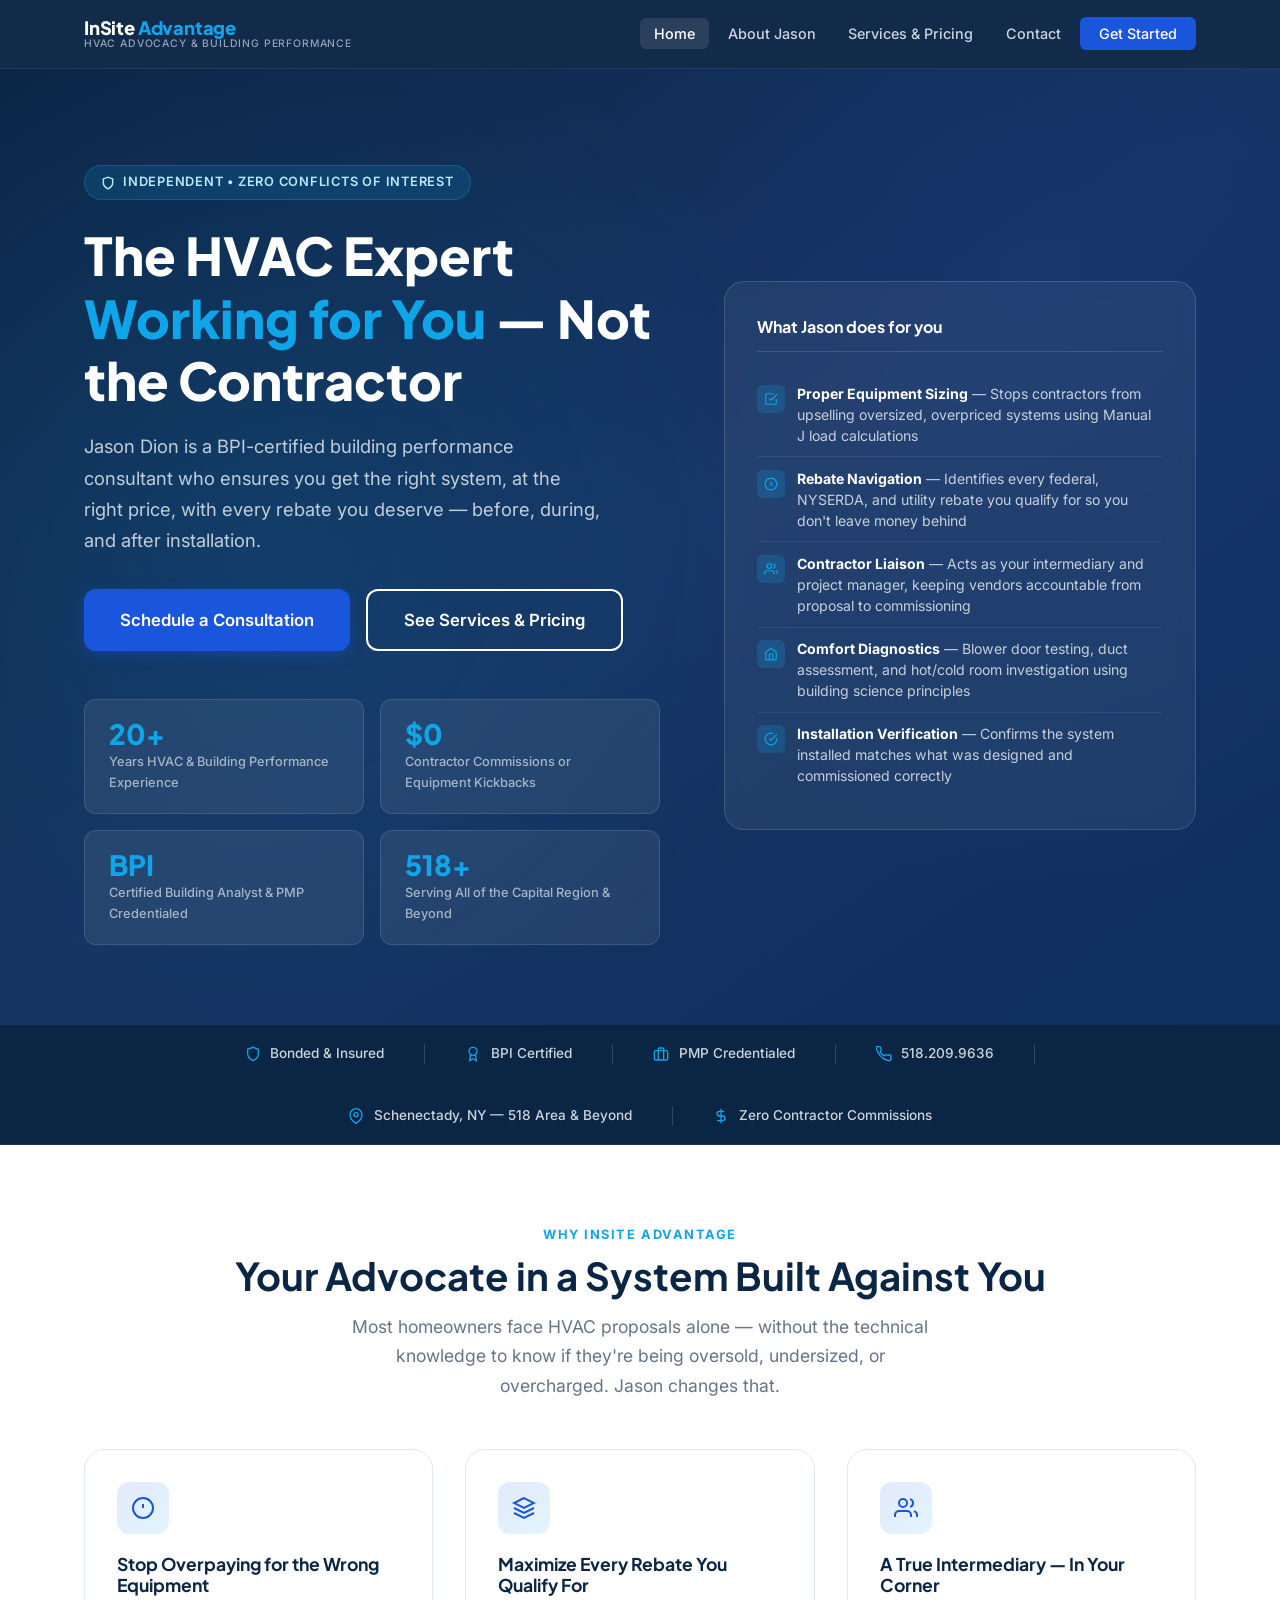
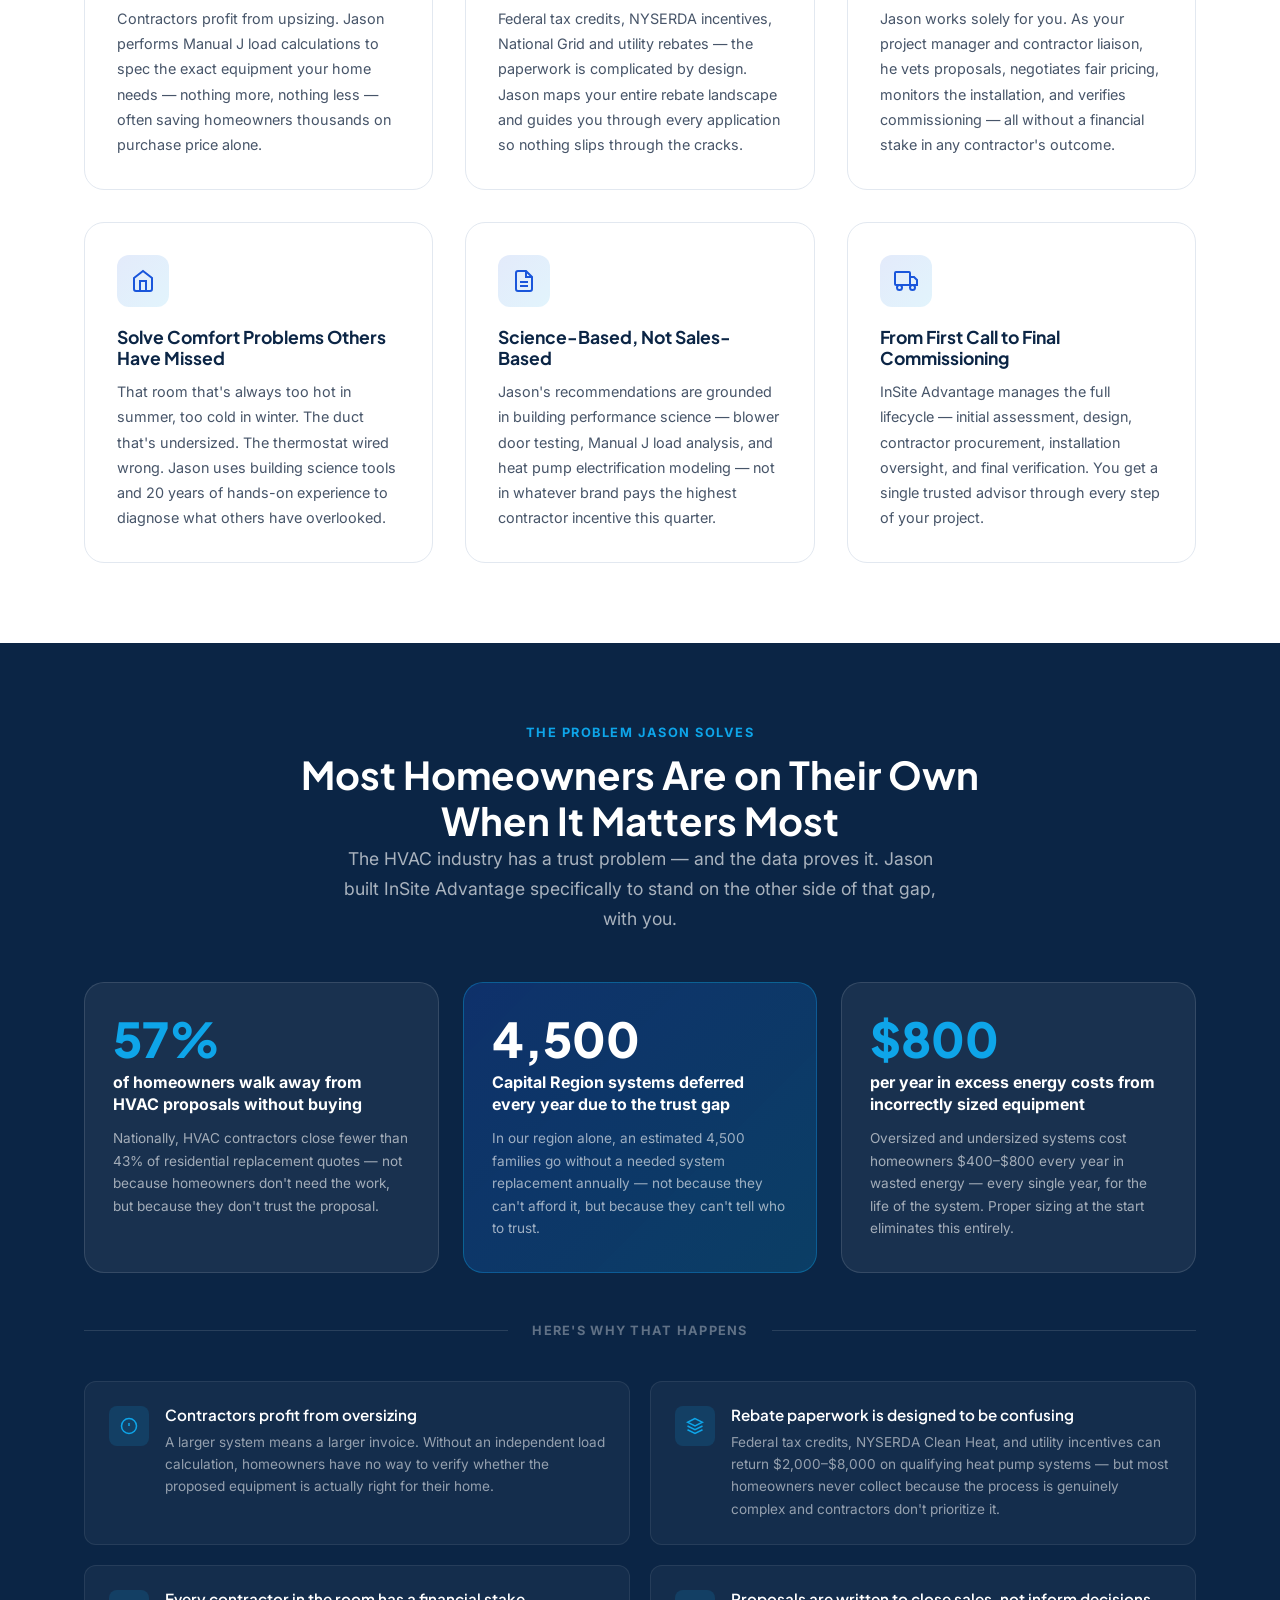
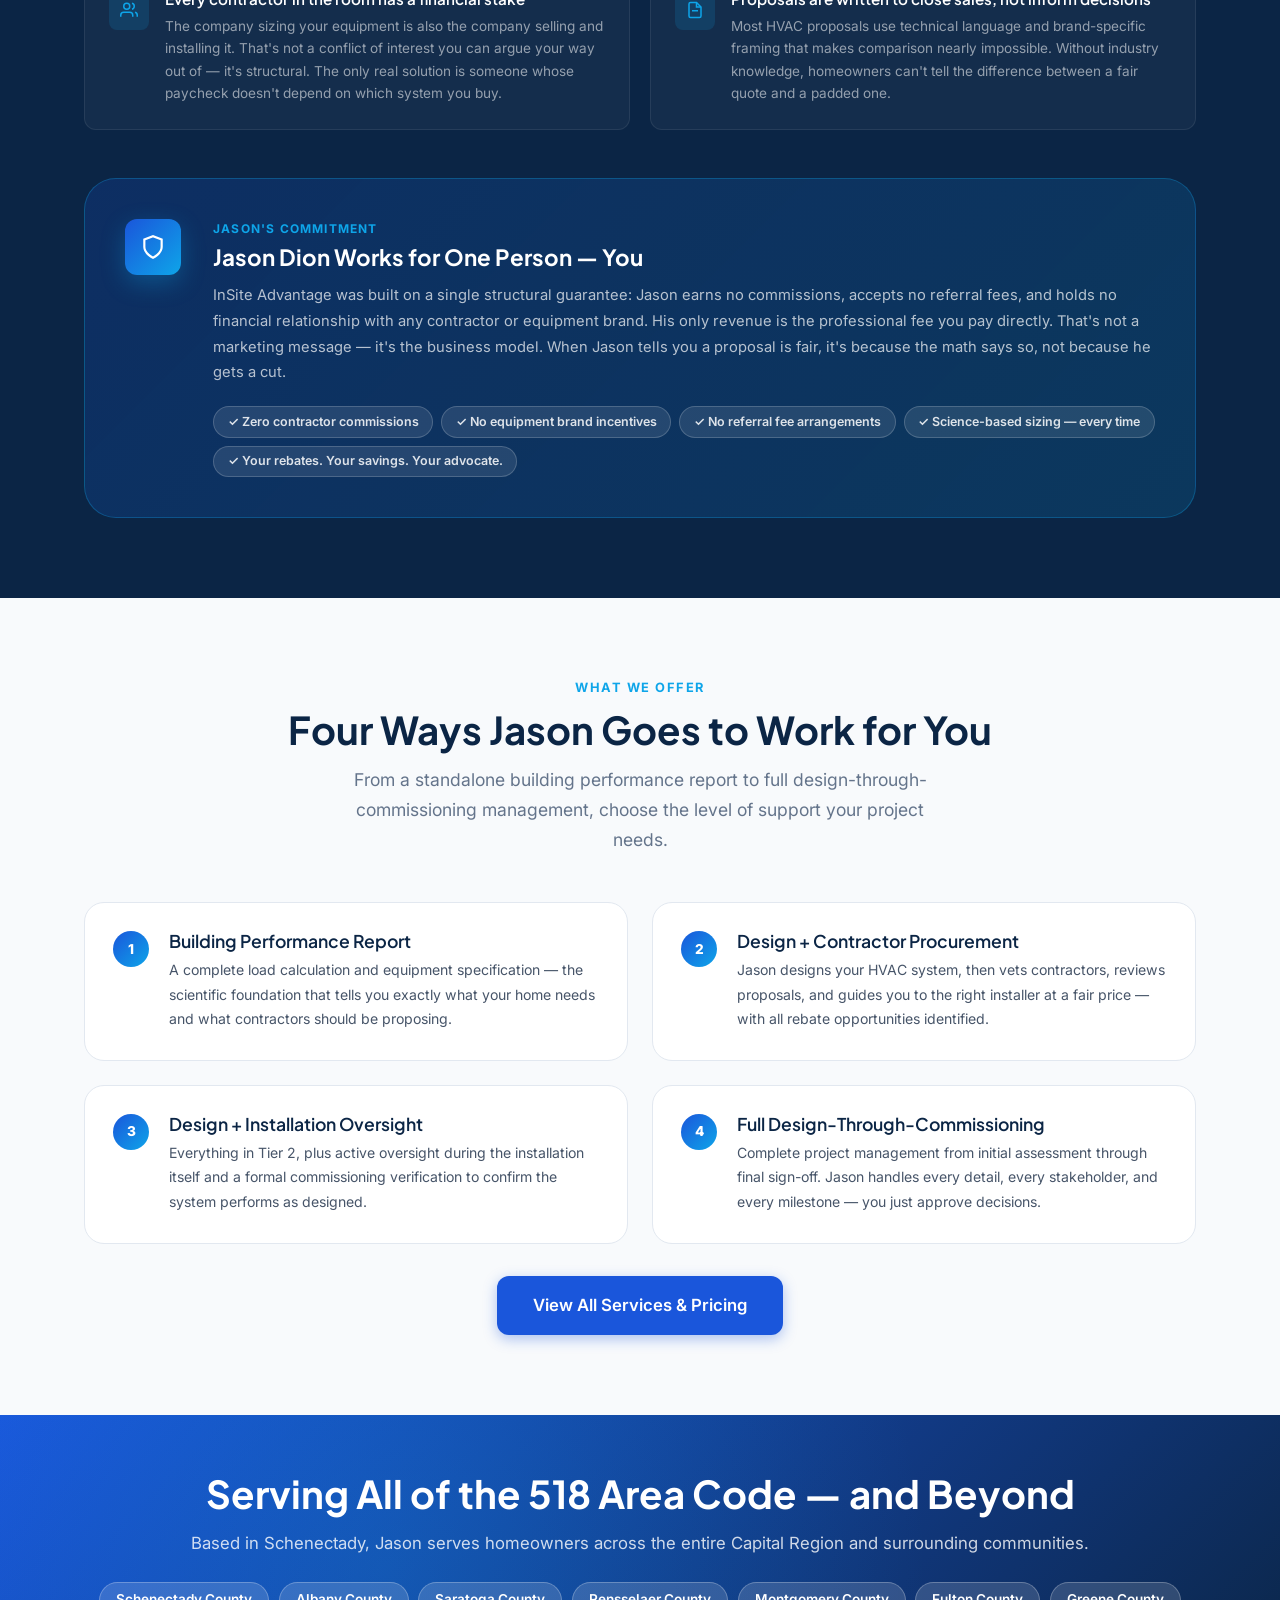
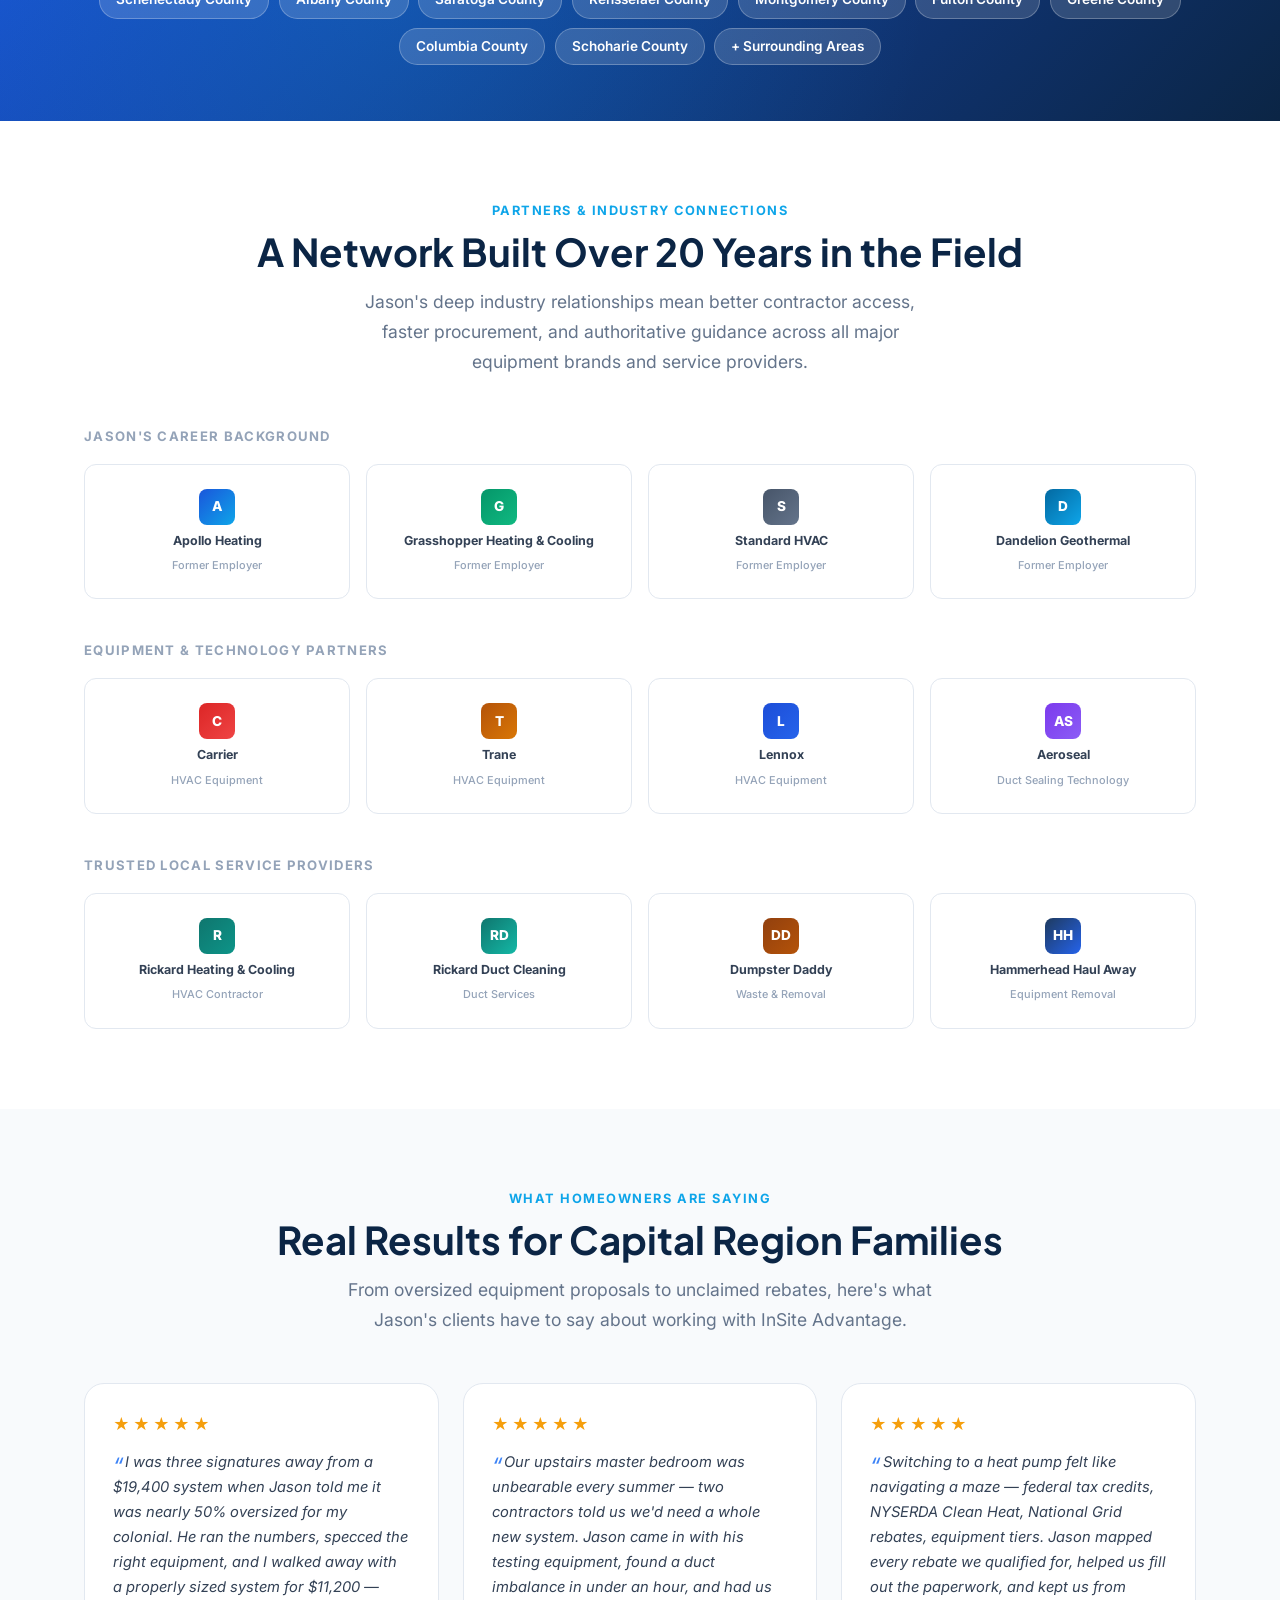
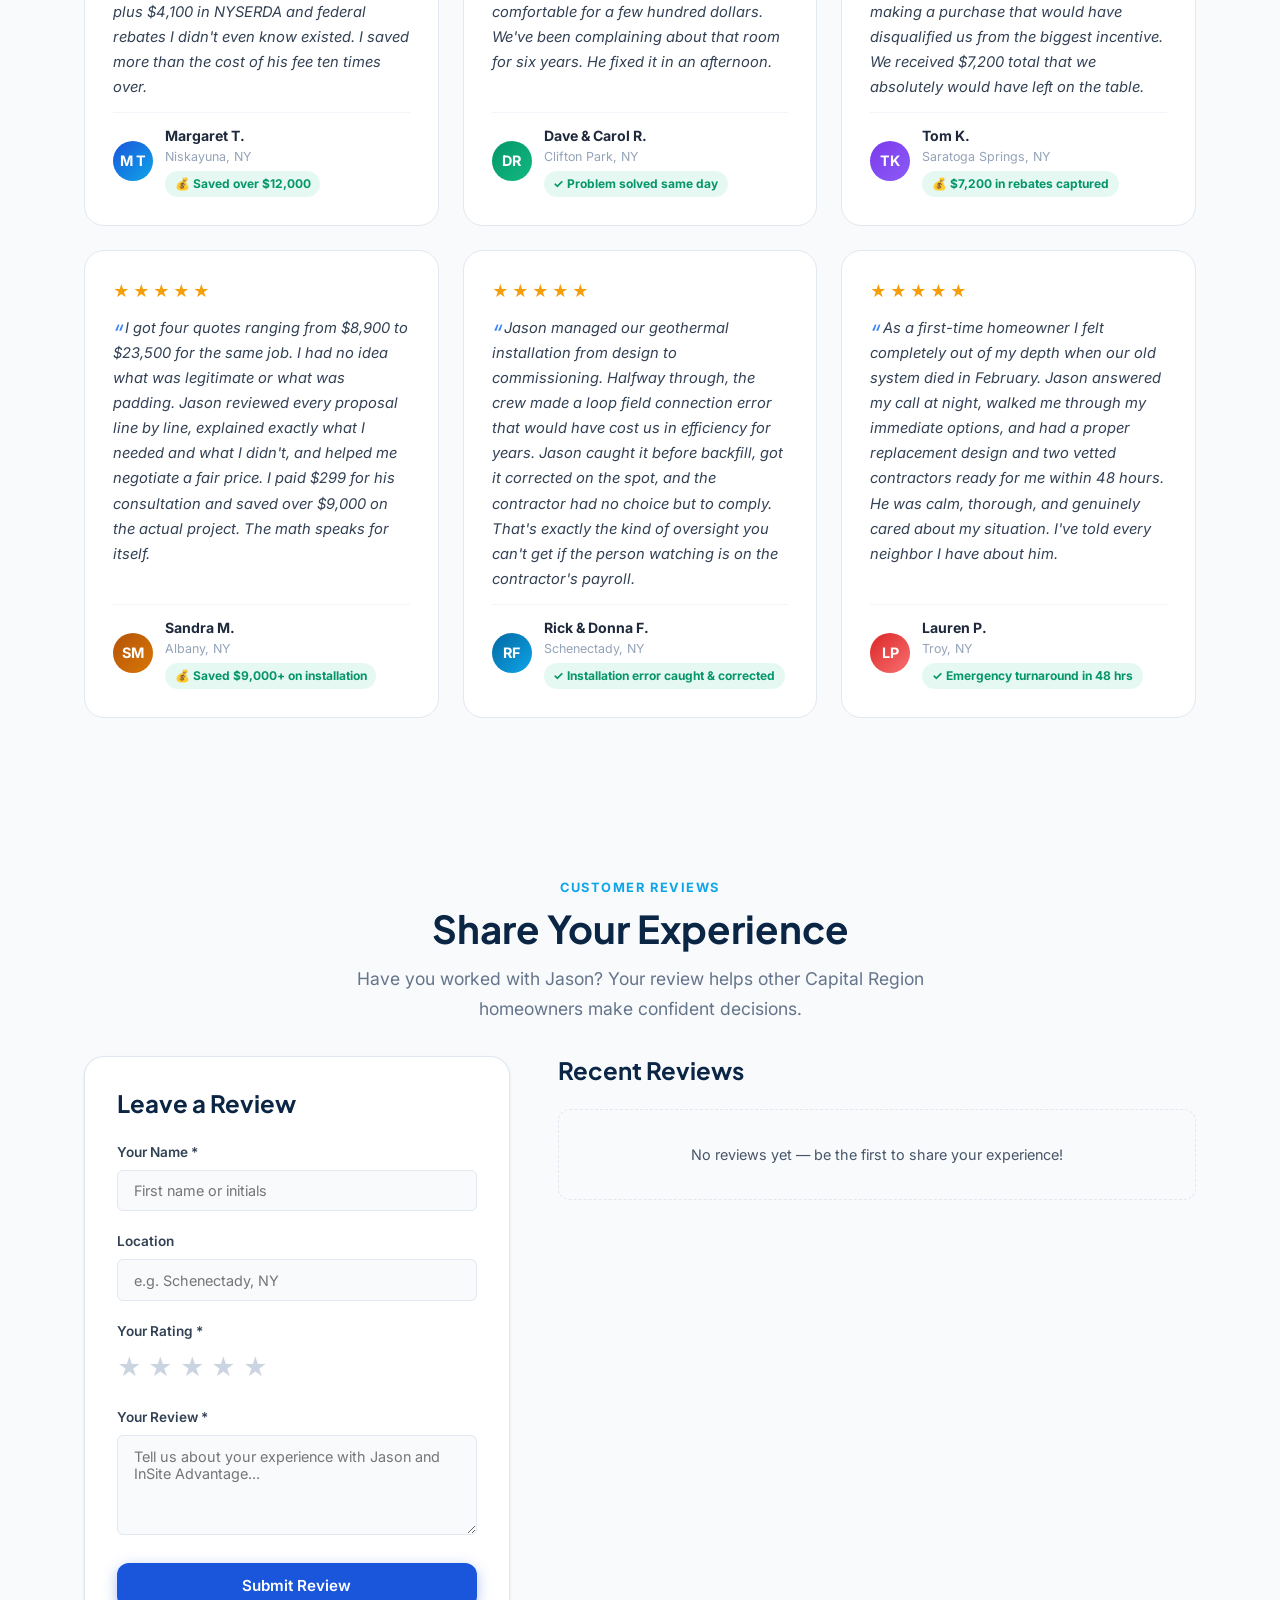
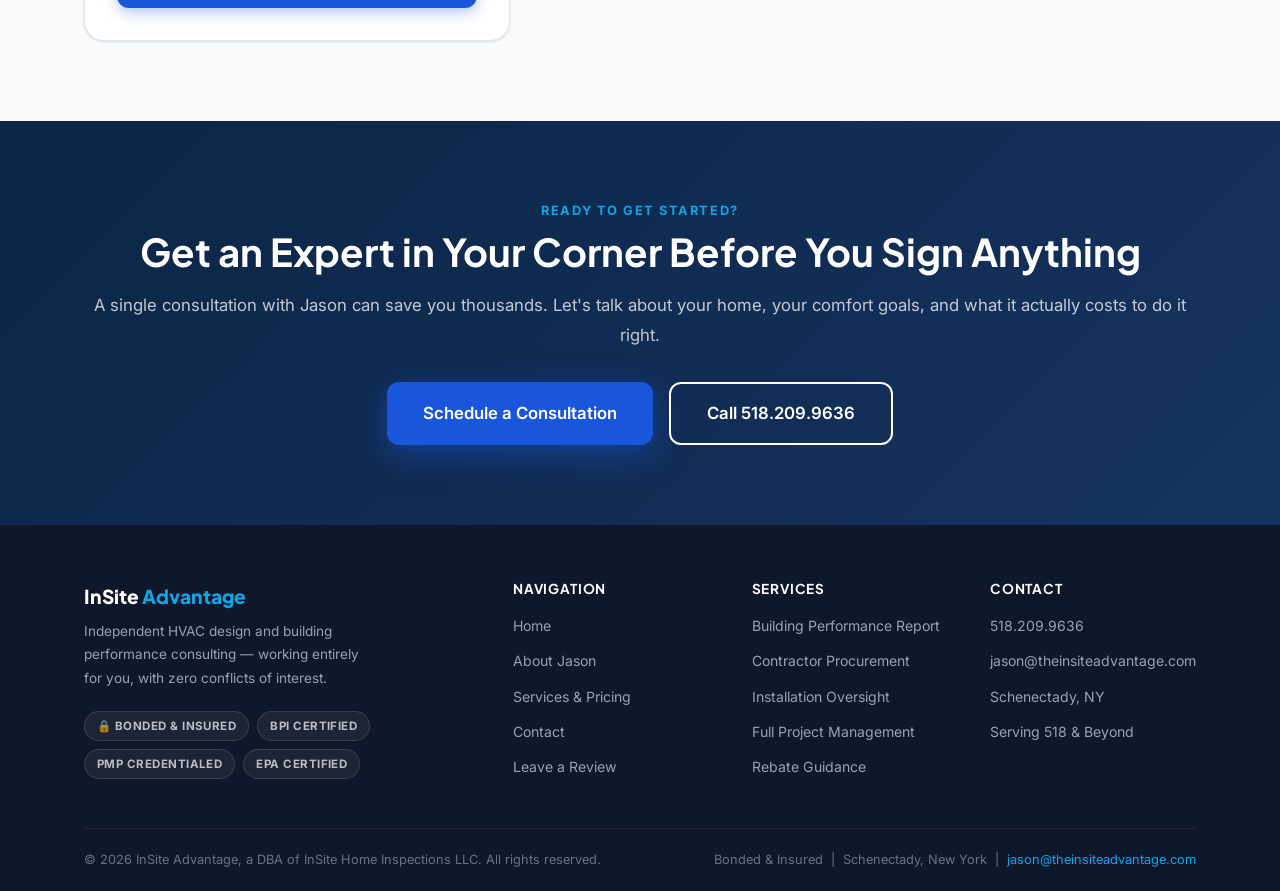
==== index.html @ be69b5f0 "Add trust gap section with business plan statistics Data-driven section on the homepage showing 57% " ====
<!DOCTYPE html>
<html lang="en">
<head>
  <meta charset="UTF-8">
  <meta name="viewport" content="width=device-width, initial-scale=1.0">
  <title>InSite Advantage | Independent HVAC Advocacy for Capital Region Homeowners</title>
  <meta name="description" content="Jason Dion brings 20+ years of HVAC expertise to your corner — independent equipment sizing, rebate guidance, and contractor oversight with zero conflicts of interest. Serving all of the 518 area and beyond.">
  <link rel="stylesheet" href="css/style.css">
</head>
<body>

<!-- ===== NAV ===== -->
<nav class="nav">
  <div class="container">
    <div class="nav__inner">
      <a href="index.html" class="nav__logo">
        <span class="nav__logo-main">InSite <span>Advantage</span></span>
        <span class="nav__logo-sub">HVAC Advocacy &amp; Building Performance</span>
      </a>
      <ul class="nav__links">
        <li><a href="index.html" class="active">Home</a></li>
        <li><a href="about.html">About Jason</a></li>
        <li><a href="services.html">Services &amp; Pricing</a></li>
        <li><a href="contact.html">Contact</a></li>
        <li><a href="contact.html" class="nav__cta">Get Started</a></li>
      </ul>
      <button class="nav__hamburger" aria-label="Menu">
        <span></span><span></span><span></span>
      </button>
    </div>
  </div>
</nav>

<!-- ===== HERO ===== -->
<section class="hero">
  <div class="container">
    <div class="hero__grid">
      <div>
        <div class="hero__badge">
          <svg viewBox="0 0 24 24" fill="none" stroke-width="2.5" style="width:14px;height:14px;stroke:currentColor"><path d="M12 22s8-4 8-10V5l-8-3-8 3v7c0 6 8 10 8 10z"/></svg>
          Independent • Zero Conflicts of Interest
        </div>
        <h1>The HVAC Expert <span>Working for You</span> — Not the Contractor</h1>
        <p class="hero__sub">Jason Dion is a BPI-certified building performance consultant who ensures you get the right system, at the right price, with every rebate you deserve — before, during, and after installation.</p>
        <div class="hero__actions">
          <a href="contact.html" class="btn btn-primary btn-lg">Schedule a Consultation</a>
          <a href="services.html" class="btn btn-outline btn-lg">See Services &amp; Pricing</a>
        </div>
        <div class="hero__stats">
          <div class="hero__stat">
            <div class="hero__stat-num">20+</div>
            <div class="hero__stat-label">Years HVAC &amp; Building Performance Experience</div>
          </div>
          <div class="hero__stat">
            <div class="hero__stat-num">$0</div>
            <div class="hero__stat-label">Contractor Commissions or Equipment Kickbacks</div>
          </div>
          <div class="hero__stat">
            <div class="hero__stat-num">BPI</div>
            <div class="hero__stat-label">Certified Building Analyst &amp; PMP Credentialed</div>
          </div>
          <div class="hero__stat">
            <div class="hero__stat-num">518+</div>
            <div class="hero__stat-label">Serving All of the Capital Region &amp; Beyond</div>
          </div>
        </div>
      </div>
      <div>
        <div class="hero__card">
          <div class="hero__card-title">What Jason does for you</div>
          <div class="hero__card-item">
            <div class="hero__card-icon">
              <svg viewBox="0 0 24 24" fill="none" stroke-width="2"><path d="M9 11l3 3L22 4"/><path d="M21 12v7a2 2 0 01-2 2H5a2 2 0 01-2-2V5a2 2 0 012-2h11"/></svg>
            </div>
            <div class="hero__card-text"><strong>Proper Equipment Sizing</strong> — Stops contractors from upselling oversized, overpriced systems using Manual J load calculations</div>
          </div>
          <div class="hero__card-item">
            <div class="hero__card-icon">
              <svg viewBox="0 0 24 24" fill="none" stroke-width="2"><circle cx="12" cy="12" r="10"/><path d="M12 8v4l3 3"/></svg>
            </div>
            <div class="hero__card-text"><strong>Rebate Navigation</strong> — Identifies every federal, NYSERDA, and utility rebate you qualify for so you don't leave money behind</div>
          </div>
          <div class="hero__card-item">
            <div class="hero__card-icon">
              <svg viewBox="0 0 24 24" fill="none" stroke-width="2"><path d="M17 21v-2a4 4 0 00-4-4H5a4 4 0 00-4 4v2"/><circle cx="9" cy="7" r="4"/><path d="M23 21v-2a4 4 0 00-3-3.87"/><path d="M16 3.13a4 4 0 010 7.75"/></svg>
            </div>
            <div class="hero__card-text"><strong>Contractor Liaison</strong> — Acts as your intermediary and project manager, keeping vendors accountable from proposal to commissioning</div>
          </div>
          <div class="hero__card-item">
            <div class="hero__card-icon">
              <svg viewBox="0 0 24 24" fill="none" stroke-width="2"><path d="M3 9l9-7 9 7v11a2 2 0 01-2 2H5a2 2 0 01-2-2z"/><polyline points="9 22 9 12 15 12 15 22"/></svg>
            </div>
            <div class="hero__card-text"><strong>Comfort Diagnostics</strong> — Blower door testing, duct assessment, and hot/cold room investigation using building science principles</div>
          </div>
          <div class="hero__card-item">
            <div class="hero__card-icon">
              <svg viewBox="0 0 24 24" fill="none" stroke-width="2"><path d="M22 11.08V12a10 10 0 11-5.93-9.14"/><polyline points="22 4 12 14.01 9 11.01"/></svg>
            </div>
            <div class="hero__card-text"><strong>Installation Verification</strong> — Confirms the system installed matches what was designed and commissioned correctly</div>
          </div>
        </div>
      </div>
    </div>
  </div>
</section>

<!-- ===== TRUST BAR ===== -->
<div class="trust-bar">
  <div class="container">
    <div class="trust-bar__inner">
      <div class="trust-item">
        <svg viewBox="0 0 24 24" fill="none" stroke-width="2"><path d="M12 22s8-4 8-10V5l-8-3-8 3v7c0 6 8 10 8 10z"/></svg>
        Bonded &amp; Insured
      </div>
      <div class="trust-divider"></div>
      <div class="trust-item">
        <svg viewBox="0 0 24 24" fill="none" stroke-width="2"><circle cx="12" cy="8" r="6"/><path d="M15.477 12.89L17 22l-5-3-5 3 1.523-9.11"/></svg>
        BPI Certified
      </div>
      <div class="trust-divider"></div>
      <div class="trust-item">
        <svg viewBox="0 0 24 24" fill="none" stroke-width="2"><rect x="2" y="7" width="20" height="14" rx="2"/><path d="M16 21V5a2 2 0 00-2-2h-4a2 2 0 00-2 2v16"/></svg>
        PMP Credentialed
      </div>
      <div class="trust-divider"></div>
      <div class="trust-item">
        <svg viewBox="0 0 24 24" fill="none" stroke-width="2"><path d="M22 16.92v3a2 2 0 01-2.18 2 19.79 19.79 0 01-8.63-3.07A19.5 19.5 0 013.07 9.8a19.79 19.79 0 01-3.07-8.67A2 2 0 012 1h3a2 2 0 012 1.72c.127.96.361 1.903.7 2.81a2 2 0 01-.45 2.11L6.09 8.91a16 16 0 006 6l1.27-1.27a2 2 0 012.11-.45c.907.339 1.85.573 2.81.7A2 2 0 0122 16.92z"/></svg>
        518.209.9636
      </div>
      <div class="trust-divider"></div>
      <div class="trust-item">
        <svg viewBox="0 0 24 24" fill="none" stroke-width="2"><path d="M21 10c0 7-9 13-9 13s-9-6-9-13a9 9 0 0118 0z"/><circle cx="12" cy="10" r="3"/></svg>
        Schenectady, NY — 518 Area &amp; Beyond
      </div>
      <div class="trust-divider"></div>
      <div class="trust-item">
        <svg viewBox="0 0 24 24" fill="none" stroke-width="2"><line x1="12" y1="1" x2="12" y2="23"/><path d="M17 5H9.5a3.5 3.5 0 000 7h5a3.5 3.5 0 010 7H6"/></svg>
        Zero Contractor Commissions
      </div>
    </div>
  </div>
</div>

<!-- ===== WHY INSITE ===== -->
<section class="section">
  <div class="container">
    <div class="section-header center">
      <span class="section-label">Why InSite Advantage</span>
      <h2>Your Advocate in a System Built Against You</h2>
      <p class="section-subtitle">Most homeowners face HVAC proposals alone — without the technical knowledge to know if they're being oversold, undersized, or overcharged. Jason changes that.</p>
    </div>
    <div class="grid-3">
      <div class="why-card">
        <div class="why-card__icon">
          <svg viewBox="0 0 24 24" fill="none" stroke-width="2"><circle cx="12" cy="12" r="10"/><line x1="12" y1="8" x2="12" y2="12"/><line x1="12" y1="16" x2="12.01" y2="16"/></svg>
        </div>
        <h3>Stop Overpaying for the Wrong Equipment</h3>
        <p>Contractors profit from upsizing. Jason performs Manual J load calculations to spec the exact equipment your home needs — nothing more, nothing less — often saving homeowners thousands on purchase price alone.</p>
      </div>
      <div class="why-card">
        <div class="why-card__icon">
          <svg viewBox="0 0 24 24" fill="none" stroke-width="2"><path d="M12 2L2 7l10 5 10-5-10-5z"/><path d="M2 17l10 5 10-5"/><path d="M2 12l10 5 10-5"/></svg>
        </div>
        <h3>Maximize Every Rebate You Qualify For</h3>
        <p>Federal tax credits, NYSERDA incentives, National Grid and utility rebates — the paperwork is complicated by design. Jason maps your entire rebate landscape and guides you through every application so nothing slips through the cracks.</p>
      </div>
      <div class="why-card">
        <div class="why-card__icon">
          <svg viewBox="0 0 24 24" fill="none" stroke-width="2"><path d="M17 21v-2a4 4 0 00-4-4H5a4 4 0 00-4 4v2"/><circle cx="9" cy="7" r="4"/><path d="M23 21v-2a4 4 0 00-3-3.87"/><path d="M16 3.13a4 4 0 010 7.75"/></svg>
        </div>
        <h3>A True Intermediary — In Your Corner</h3>
        <p>Jason works solely for you. As your project manager and contractor liaison, he vets proposals, negotiates fair pricing, monitors the installation, and verifies commissioning — all without a financial stake in any contractor's outcome.</p>
      </div>
      <div class="why-card">
        <div class="why-card__icon">
          <svg viewBox="0 0 24 24" fill="none" stroke-width="2"><path d="M3 9l9-7 9 7v11a2 2 0 01-2 2H5a2 2 0 01-2-2z"/><polyline points="9 22 9 12 15 12 15 22"/></svg>
        </div>
        <h3>Solve Comfort Problems Others Have Missed</h3>
        <p>That room that's always too hot in summer, too cold in winter. The duct that's undersized. The thermostat wired wrong. Jason uses building science tools and 20 years of hands-on experience to diagnose what others have overlooked.</p>
      </div>
      <div class="why-card">
        <div class="why-card__icon">
          <svg viewBox="0 0 24 24" fill="none" stroke-width="2"><path d="M14 2H6a2 2 0 00-2 2v16a2 2 0 002 2h12a2 2 0 002-2V8z"/><polyline points="14 2 14 8 20 8"/><line x1="16" y1="13" x2="8" y2="13"/><line x1="16" y1="17" x2="8" y2="17"/></svg>
        </div>
        <h3>Science-Based, Not Sales-Based</h3>
        <p>Jason's recommendations are grounded in building performance science — blower door testing, Manual J load analysis, and heat pump electrification modeling — not in whatever brand pays the highest contractor incentive this quarter.</p>
      </div>
      <div class="why-card">
        <div class="why-card__icon">
          <svg viewBox="0 0 24 24" fill="none" stroke-width="2"><rect x="1" y="3" width="15" height="13" rx="1"/><path d="M16 8h4l3 3v5h-7V8z"/><circle cx="5.5" cy="18.5" r="2.5"/><circle cx="18.5" cy="18.5" r="2.5"/></svg>
        </div>
        <h3>From First Call to Final Commissioning</h3>
        <p>InSite Advantage manages the full lifecycle — initial assessment, design, contractor procurement, installation oversight, and final verification. You get a single trusted advisor through every step of your project.</p>
      </div>
    </div>
  </div>
</section>

<!-- ===== TRUST GAP ===== -->
<section class="section section--dark" id="trust-gap">
  <div class="container">
    <div class="section-header center">
      <span class="section-label" style="color:var(--teal)">The Problem Jason Solves</span>
      <h2 style="color:var(--white)">Most Homeowners Are on Their Own<br>When It Matters Most</h2>
      <p class="section-subtitle" style="color:rgba(255,255,255,.65);margin:0 auto;">The HVAC industry has a trust problem — and the data proves it. Jason built InSite Advantage specifically to stand on the other side of that gap, with you.</p>
    </div>

    <!-- Big Stats Row -->
    <div class="trust-stats-row">
      <div class="trust-stat-card">
        <div class="trust-stat-card__num">57%</div>
        <div class="trust-stat-card__label">of homeowners walk away from HVAC proposals without buying</div>
        <div class="trust-stat-card__sub">Nationally, HVAC contractors close fewer than 43% of residential replacement quotes — not because homeowners don't need the work, but because they don't trust the proposal.</div>
      </div>
      <div class="trust-stat-card trust-stat-card--accent">
        <div class="trust-stat-card__num">4,500</div>
        <div class="trust-stat-card__label">Capital Region systems deferred every year due to the trust gap</div>
        <div class="trust-stat-card__sub">In our region alone, an estimated 4,500 families go without a needed system replacement annually — not because they can't afford it, but because they can't tell who to trust.</div>
      </div>
      <div class="trust-stat-card">
        <div class="trust-stat-card__num">$800</div>
        <div class="trust-stat-card__label">per year in excess energy costs from incorrectly sized equipment</div>
        <div class="trust-stat-card__sub">Oversized and undersized systems cost homeowners $400–$800 every year in wasted energy — every single year, for the life of the system. Proper sizing at the start eliminates this entirely.</div>
      </div>
    </div>

    <!-- Divider with statement -->
    <div class="trust-divider-statement">
      <div class="trust-divider-line"></div>
      <span>Here's why that happens</span>
      <div class="trust-divider-line"></div>
    </div>

    <!-- Why it happens grid -->
    <div class="trust-reasons">
      <div class="trust-reason">
        <div class="trust-reason__icon">
          <svg viewBox="0 0 24 24" fill="none" stroke-width="2" stroke="currentColor"><circle cx="12" cy="12" r="10"/><line x1="12" y1="8" x2="12" y2="12"/><line x1="12" y1="16" x2="12.01" y2="16"/></svg>
        </div>
        <div>
          <h4>Contractors profit from oversizing</h4>
          <p>A larger system means a larger invoice. Without an independent load calculation, homeowners have no way to verify whether the proposed equipment is actually right for their home.</p>
        </div>
      </div>
      <div class="trust-reason">
        <div class="trust-reason__icon">
          <svg viewBox="0 0 24 24" fill="none" stroke-width="2" stroke="currentColor"><path d="M12 2L2 7l10 5 10-5-10-5z"/><path d="M2 17l10 5 10-5"/><path d="M2 12l10 5 10-5"/></svg>
        </div>
        <div>
          <h4>Rebate paperwork is designed to be confusing</h4>
          <p>Federal tax credits, NYSERDA Clean Heat, and utility incentives can return $2,000–$8,000 on qualifying heat pump systems — but most homeowners never collect because the process is genuinely complex and contractors don't prioritize it.</p>
        </div>
      </div>
      <div class="trust-reason">
        <div class="trust-reason__icon">
          <svg viewBox="0 0 24 24" fill="none" stroke-width="2" stroke="currentColor"><path d="M17 21v-2a4 4 0 00-4-4H5a4 4 0 00-4 4v2"/><circle cx="9" cy="7" r="4"/><path d="M23 21v-2a4 4 0 00-3-3.87"/><path d="M16 3.13a4 4 0 010 7.75"/></svg>
        </div>
        <div>
          <h4>Every contractor in the room has a financial stake</h4>
          <p>The company sizing your equipment is also the company selling and installing it. That's not a conflict of interest you can argue your way out of — it's structural. The only real solution is someone whose paycheck doesn't depend on which system you buy.</p>
        </div>
      </div>
      <div class="trust-reason">
        <div class="trust-reason__icon">
          <svg viewBox="0 0 24 24" fill="none" stroke-width="2" stroke="currentColor"><path d="M14 2H6a2 2 0 00-2 2v16a2 2 0 002 2h12a2 2 0 002-2V8z"/><polyline points="14 2 14 8 20 8"/><line x1="16" y1="13" x2="8" y2="13"/></svg>
        </div>
        <div>
          <h4>Proposals are written to close sales, not inform decisions</h4>
          <p>Most HVAC proposals use technical language and brand-specific framing that makes comparison nearly impossible. Without industry knowledge, homeowners can't tell the difference between a fair quote and a padded one.</p>
        </div>
      </div>
    </div>

    <!-- Jason's position statement -->
    <div class="trust-position">
      <div class="trust-position__inner">
        <div class="trust-position__icon">
          <svg viewBox="0 0 24 24" fill="none" stroke-width="2" stroke="white"><path d="M12 22s8-4 8-10V5l-8-3-8 3v7c0 6 8 10 8 10z"/></svg>
        </div>
        <div class="trust-position__content">
          <div class="trust-position__label">Jason's Commitment</div>
          <h3 class="trust-position__headline">Jason Dion Works for One Person — You</h3>
          <p class="trust-position__text">InSite Advantage was built on a single structural guarantee: Jason earns no commissions, accepts no referral fees, and holds no financial relationship with any contractor or equipment brand. His only revenue is the professional fee you pay directly. That's not a marketing message — it's the business model. When Jason tells you a proposal is fair, it's because the math says so, not because he gets a cut.</p>
          <div class="trust-position__chips">
            <span class="trust-chip">✓ Zero contractor commissions</span>
            <span class="trust-chip">✓ No equipment brand incentives</span>
            <span class="trust-chip">✓ No referral fee arrangements</span>
            <span class="trust-chip">✓ Science-based sizing — every time</span>
            <span class="trust-chip">✓ Your rebates. Your savings. Your advocate.</span>
          </div>
        </div>
      </div>
    </div>

  </div>
</section>

<!-- ===== SERVICES OVERVIEW ===== -->
<section class="section section--alt">
  <div class="container">
    <div class="section-header center">
      <span class="section-label">What We Offer</span>
      <h2>Four Ways Jason Goes to Work for You</h2>
      <p class="section-subtitle">From a standalone building performance report to full design-through-commissioning management, choose the level of support your project needs.</p>
    </div>
    <div class="services-grid">
      <div class="service-card">
        <div class="service-card__num">1</div>
        <div>
          <h4>Building Performance Report</h4>
          <p>A complete load calculation and equipment specification — the scientific foundation that tells you exactly what your home needs and what contractors should be proposing.</p>
        </div>
      </div>
      <div class="service-card">
        <div class="service-card__num">2</div>
        <div>
          <h4>Design + Contractor Procurement</h4>
          <p>Jason designs your HVAC system, then vets contractors, reviews proposals, and guides you to the right installer at a fair price — with all rebate opportunities identified.</p>
        </div>
      </div>
      <div class="service-card">
        <div class="service-card__num">3</div>
        <div>
          <h4>Design + Installation Oversight</h4>
          <p>Everything in Tier 2, plus active oversight during the installation itself and a formal commissioning verification to confirm the system performs as designed.</p>
        </div>
      </div>
      <div class="service-card">
        <div class="service-card__num">4</div>
        <div>
          <h4>Full Design-Through-Commissioning</h4>
          <p>Complete project management from initial assessment through final sign-off. Jason handles every detail, every stakeholder, and every milestone — you just approve decisions.</p>
        </div>
      </div>
    </div>
    <div class="text-center mt-4">
      <a href="services.html" class="btn btn-primary btn-lg">View All Services &amp; Pricing</a>
    </div>
  </div>
</section>

<!-- ===== SERVICE AREA ===== -->
<section class="area-banner">
  <div class="container">
    <h2>Serving All of the 518 Area Code — and Beyond</h2>
    <p>Based in Schenectady, Jason serves homeowners across the entire Capital Region and surrounding communities.</p>
    <div class="area-tags">
      <span class="area-tag">Schenectady County</span>
      <span class="area-tag">Albany County</span>
      <span class="area-tag">Saratoga County</span>
      <span class="area-tag">Rensselaer County</span>
      <span class="area-tag">Montgomery County</span>
      <span class="area-tag">Fulton County</span>
      <span class="area-tag">Greene County</span>
      <span class="area-tag">Columbia County</span>
      <span class="area-tag">Schoharie County</span>
      <span class="area-tag">+ Surrounding Areas</span>
    </div>
  </div>
</section>

<!-- ===== PARTNERS ===== -->
<section class="section">
  <div class="container">
    <div class="section-header center">
      <span class="section-label">Partners &amp; Industry Connections</span>
      <h2>A Network Built Over 20 Years in the Field</h2>
      <p class="section-subtitle">Jason's deep industry relationships mean better contractor access, faster procurement, and authoritative guidance across all major equipment brands and service providers.</p>
    </div>

    <p class="partner-section-label">Jason's Career Background</p>
    <div class="partners-grid" style="grid-template-columns: repeat(4,1fr); margin-bottom: 2rem;">
      <div class="partner-badge">
        <div class="partner-badge__icon" style="background:linear-gradient(135deg,#1A56DB,#0EA5E9)">A</div>
        <div class="partner-badge__name">Apollo Heating</div>
        <div class="partner-badge__type">Former Employer</div>
      </div>
      <div class="partner-badge">
        <div class="partner-badge__icon" style="background:linear-gradient(135deg,#059669,#10B981)">G</div>
        <div class="partner-badge__name">Grasshopper Heating &amp; Cooling</div>
        <div class="partner-badge__type">Former Employer</div>
      </div>
      <div class="partner-badge">
        <div class="partner-badge__icon" style="background:linear-gradient(135deg,#475569,#64748B)">S</div>
        <div class="partner-badge__name">Standard HVAC</div>
        <div class="partner-badge__type">Former Employer</div>
      </div>
      <div class="partner-badge">
        <div class="partner-badge__icon" style="background:linear-gradient(135deg,#0369A1,#0EA5E9)">D</div>
        <div class="partner-badge__name">Dandelion Geothermal</div>
        <div class="partner-badge__type">Former Employer</div>
      </div>
    </div>

    <p class="partner-section-label">Equipment &amp; Technology Partners</p>
    <div class="partners-grid" style="margin-bottom: 2rem;">
      <div class="partner-badge">
        <div class="partner-badge__icon" style="background:linear-gradient(135deg,#DC2626,#EF4444)">C</div>
        <div class="partner-badge__name">Carrier</div>
        <div class="partner-badge__type">HVAC Equipment</div>
      </div>
      <div class="partner-badge">
        <div class="partner-badge__icon" style="background:linear-gradient(135deg,#B45309,#D97706)">T</div>
        <div class="partner-badge__name">Trane</div>
        <div class="partner-badge__type">HVAC Equipment</div>
      </div>
      <div class="partner-badge">
        <div class="partner-badge__icon" style="background:linear-gradient(135deg,#1D4ED8,#2563EB)">L</div>
        <div class="partner-badge__name">Lennox</div>
        <div class="partner-badge__type">HVAC Equipment</div>
      </div>
      <div class="partner-badge">
        <div class="partner-badge__icon" style="background:linear-gradient(135deg,#7C3AED,#8B5CF6)">AS</div>
        <div class="partner-badge__name">Aeroseal</div>
        <div class="partner-badge__type">Duct Sealing Technology</div>
      </div>
    </div>

    <p class="partner-section-label">Trusted Local Service Providers</p>
    <div class="partners-grid" style="grid-template-columns:repeat(4,1fr);">
      <div class="partner-badge">
        <div class="partner-badge__icon" style="background:linear-gradient(135deg,#0F766E,#0D9488)">R</div>
        <div class="partner-badge__name">Rickard Heating &amp; Cooling</div>
        <div class="partner-badge__type">HVAC Contractor</div>
      </div>
      <div class="partner-badge">
        <div class="partner-badge__icon" style="background:linear-gradient(135deg,#0F766E,#14B8A6)">RD</div>
        <div class="partner-badge__name">Rickard Duct Cleaning</div>
        <div class="partner-badge__type">Duct Services</div>
      </div>
      <div class="partner-badge">
        <div class="partner-badge__icon" style="background:linear-gradient(135deg,#92400E,#B45309)">DD</div>
        <div class="partner-badge__name">Dumpster Daddy</div>
        <div class="partner-badge__type">Waste &amp; Removal</div>
      </div>
      <div class="partner-badge">
        <div class="partner-badge__icon" style="background:linear-gradient(135deg,#1E3A5F,#2563EB)">HH</div>
        <div class="partner-badge__name">Hammerhead Haul Away</div>
        <div class="partner-badge__type">Equipment Removal</div>
      </div>
    </div>
  </div>
</section>

<!-- ===== TESTIMONIALS ===== -->
<section class="section section--alt" id="testimonials">
  <div class="container">
    <div class="section-header center">
      <span class="section-label">What Homeowners Are Saying</span>
      <h2>Real Results for Capital Region Families</h2>
      <p class="section-subtitle">From oversized equipment proposals to unclaimed rebates, here's what Jason's clients have to say about working with InSite Advantage.</p>
    </div>
    <div class="testimonials-grid">

      <div class="testimonial-card">
        <div class="testimonial-stars"><span>★</span><span>★</span><span>★</span><span>★</span><span>★</span></div>
        <blockquote>I was three signatures away from a $19,400 system when Jason told me it was nearly 50% oversized for my colonial. He ran the numbers, specced the right equipment, and I walked away with a properly sized system for $11,200 — plus $4,100 in NYSERDA and federal rebates I didn't even know existed. I saved more than the cost of his fee ten times over.</blockquote>
        <div class="testimonial-author">
          <div class="testimonial-avatar" style="background:linear-gradient(135deg,#1A56DB,#0EA5E9)">M T</div>
          <div>
            <div class="testimonial-name">Margaret T.</div>
            <div class="testimonial-location">Niskayuna, NY</div>
            <div class="testimonial-savings">💰 Saved over $12,000</div>
          </div>
        </div>
      </div>

      <div class="testimonial-card">
        <div class="testimonial-stars"><span>★</span><span>★</span><span>★</span><span>★</span><span>★</span></div>
        <blockquote>Our upstairs master bedroom was unbearable every summer — two contractors told us we'd need a whole new system. Jason came in with his testing equipment, found a duct imbalance in under an hour, and had us comfortable for a few hundred dollars. We've been complaining about that room for six years. He fixed it in an afternoon.</blockquote>
        <div class="testimonial-author">
          <div class="testimonial-avatar" style="background:linear-gradient(135deg,#059669,#10B981)">DR</div>
          <div>
            <div class="testimonial-name">Dave &amp; Carol R.</div>
            <div class="testimonial-location">Clifton Park, NY</div>
            <div class="testimonial-savings">✓ Problem solved same day</div>
          </div>
        </div>
      </div>

      <div class="testimonial-card">
        <div class="testimonial-stars"><span>★</span><span>★</span><span>★</span><span>★</span><span>★</span></div>
        <blockquote>Switching to a heat pump felt like navigating a maze — federal tax credits, NYSERDA Clean Heat, National Grid rebates, equipment tiers. Jason mapped every rebate we qualified for, helped us fill out the paperwork, and kept us from making a purchase that would have disqualified us from the biggest incentive. We received $7,200 total that we absolutely would have left on the table.</blockquote>
        <div class="testimonial-author">
          <div class="testimonial-avatar" style="background:linear-gradient(135deg,#7C3AED,#8B5CF6)">TK</div>
          <div>
            <div class="testimonial-name">Tom K.</div>
            <div class="testimonial-location">Saratoga Springs, NY</div>
            <div class="testimonial-savings">💰 $7,200 in rebates captured</div>
          </div>
        </div>
      </div>

      <div class="testimonial-card">
        <div class="testimonial-stars"><span>★</span><span>★</span><span>★</span><span>★</span><span>★</span></div>
        <blockquote>I got four quotes ranging from $8,900 to $23,500 for the same job. I had no idea what was legitimate or what was padding. Jason reviewed every proposal line by line, explained exactly what I needed and what I didn't, and helped me negotiate a fair price. I paid $299 for his consultation and saved over $9,000 on the actual project. The math speaks for itself.</blockquote>
        <div class="testimonial-author">
          <div class="testimonial-avatar" style="background:linear-gradient(135deg,#B45309,#D97706)">SM</div>
          <div>
            <div class="testimonial-name">Sandra M.</div>
            <div class="testimonial-location">Albany, NY</div>
            <div class="testimonial-savings">💰 Saved $9,000+ on installation</div>
          </div>
        </div>
      </div>

      <div class="testimonial-card">
        <div class="testimonial-stars"><span>★</span><span>★</span><span>★</span><span>★</span><span>★</span></div>
        <blockquote>Jason managed our geothermal installation from design to commissioning. Halfway through, the crew made a loop field connection error that would have cost us in efficiency for years. Jason caught it before backfill, got it corrected on the spot, and the contractor had no choice but to comply. That's exactly the kind of oversight you can't get if the person watching is on the contractor's payroll.</blockquote>
        <div class="testimonial-author">
          <div class="testimonial-avatar" style="background:linear-gradient(135deg,#0369A1,#0EA5E9)">RF</div>
          <div>
            <div class="testimonial-name">Rick &amp; Donna F.</div>
            <div class="testimonial-location">Schenectady, NY</div>
            <div class="testimonial-savings">✓ Installation error caught &amp; corrected</div>
          </div>
        </div>
      </div>

      <div class="testimonial-card">
        <div class="testimonial-stars"><span>★</span><span>★</span><span>★</span><span>★</span><span>★</span></div>
        <blockquote>As a first-time homeowner I felt completely out of my depth when our old system died in February. Jason answered my call at night, walked me through my immediate options, and had a proper replacement design and two vetted contractors ready for me within 48 hours. He was calm, thorough, and genuinely cared about my situation. I've told every neighbor I have about him.</blockquote>
        <div class="testimonial-author">
          <div class="testimonial-avatar" style="background:linear-gradient(135deg,#DC2626,#F87171)">LP</div>
          <div>
            <div class="testimonial-name">Lauren P.</div>
            <div class="testimonial-location">Troy, NY</div>
            <div class="testimonial-savings">✓ Emergency turnaround in 48 hrs</div>
          </div>
        </div>
      </div>

    </div>
  </div>
</section>

<!-- ===== REVIEWS ===== -->
<section class="section reviews-section" id="reviews">
  <div class="container">
    <div class="section-header center mb-4">
      <span class="section-label">Customer Reviews</span>
      <h2>Share Your Experience</h2>
      <p class="section-subtitle">Have you worked with Jason? Your review helps other Capital Region homeowners make confident decisions.</p>
    </div>
    <div class="reviews-layout">
      <div>
        <div class="review-form-card">
          <h3>Leave a Review</h3>
          <form id="reviewForm">
            <div class="form-group">
              <label for="reviewName">Your Name *</label>
              <input type="text" id="reviewName" placeholder="First name or initials" required>
            </div>
            <div class="form-group">
              <label for="reviewLocation">Location</label>
              <input type="text" id="reviewLocation" placeholder="e.g. Schenectady, NY">
            </div>
            <div class="form-group">
              <label>Your Rating *</label>
              <div class="star-select" id="starRating" data-value="0">
                <span>★</span><span>★</span><span>★</span><span>★</span><span>★</span>
              </div>
            </div>
            <div class="form-group">
              <label for="reviewText">Your Review *</label>
              <textarea id="reviewText" placeholder="Tell us about your experience with Jason and InSite Advantage..." required></textarea>
            </div>
            <button type="submit" class="btn btn-primary" style="width:100%;justify-content:center;">Submit Review</button>
          </form>
          <div id="reviewSuccess" style="display:none;margin-top:1rem;padding:1rem;background:rgba(16,185,129,.08);border:1px solid rgba(16,185,129,.25);border-radius:8px;text-align:center;">
            <p style="color:#059669;font-weight:600;margin:0;">Thank you! Your review has been posted.</p>
          </div>
        </div>
      </div>
      <div>
        <h3 style="margin-bottom:1.5rem;">Recent Reviews</h3>
        <div id="reviewsFeed"></div>
      </div>
    </div>
  </div>
</section>

<!-- ===== CTA ===== -->
<section class="cta-section">
  <div class="container">
    <span class="section-label" style="color:var(--teal);">Ready to Get Started?</span>
    <h2>Get an Expert in Your Corner Before You Sign Anything</h2>
    <p>A single consultation with Jason can save you thousands. Let's talk about your home, your comfort goals, and what it actually costs to do it right.</p>
    <div style="display:flex;gap:1rem;justify-content:center;flex-wrap:wrap;">
      <a href="contact.html" class="btn btn-primary btn-lg">Schedule a Consultation</a>
      <a href="tel:5182099636" class="btn btn-outline btn-lg">Call 518.209.9636</a>
    </div>
  </div>
</section>

<!-- ===== FOOTER ===== -->
<footer class="footer">
  <div class="container">
    <div class="footer__grid">
      <div>
        <div class="footer__brand-name">InSite <span>Advantage</span></div>
        <p class="footer__tagline">Independent HVAC design and building performance consulting — working entirely for you, with zero conflicts of interest.</p>
        <div class="footer__badges">
          <span class="footer__badge">🔒 Bonded &amp; Insured</span>
          <span class="footer__badge">BPI Certified</span>
          <span class="footer__badge">PMP Credentialed</span>
          <span class="footer__badge">EPA Certified</span>
        </div>
      </div>
      <div class="footer__col">
        <h4>Navigation</h4>
        <ul>
          <li><a href="index.html">Home</a></li>
          <li><a href="about.html">About Jason</a></li>
          <li><a href="services.html">Services &amp; Pricing</a></li>
          <li><a href="contact.html">Contact</a></li>
          <li><a href="#reviews">Leave a Review</a></li>
        </ul>
      </div>
      <div class="footer__col">
        <h4>Services</h4>
        <ul>
          <li><a href="services.html">Building Performance Report</a></li>
          <li><a href="services.html">Contractor Procurement</a></li>
          <li><a href="services.html">Installation Oversight</a></li>
          <li><a href="services.html">Full Project Management</a></li>
          <li><a href="services.html">Rebate Guidance</a></li>
        </ul>
      </div>
      <div class="footer__col">
        <h4>Contact</h4>
        <ul>
          <li><a href="tel:5182099636">518.209.9636</a></li>
          <li><a href="mailto:jason@theinsiteadvantage.com">jason@theinsiteadvantage.com</a></li>
          <li><a href="about.html">Schenectady, NY</a></li>
          <li><a href="contact.html">Serving 518 &amp; Beyond</a></li>
        </ul>
      </div>
    </div>
    <div class="footer__bottom">
      <p>&copy; 2026 InSite Advantage, a DBA of InSite Home Inspections LLC. All rights reserved.</p>
      <p>Bonded &amp; Insured &nbsp;|&nbsp; Schenectady, New York &nbsp;|&nbsp; <a href="mailto:jason@theinsiteadvantage.com">jason@theinsiteadvantage.com</a></p>
    </div>
  </div>
</footer>

<script src="js/main.js"></script>
</body>
</html>
---- css/style.css ----
/* ============================================================
   InSite Advantage — Main Stylesheet
   ============================================================ */

@import url('https://fonts.googleapis.com/css2?family=Inter:wght@300;400;500;600;700;800&family=Plus+Jakarta+Sans:wght@400;500;600;700;800&display=swap');

/* ---------- CSS Custom Properties ---------- */
:root {
  --navy:       #0B2545;
  --navy-light: #163360;
  --blue:       #1A56DB;
  --blue-light: #3B82F6;
  --teal:       #0EA5E9;
  --teal-light: #BAE6FD;
  --gray-50:    #F8FAFC;
  --gray-100:   #F1F5F9;
  --gray-200:   #E2E8F0;
  --gray-300:   #CBD5E1;
  --gray-400:   #94A3B8;
  --gray-500:   #64748B;
  --gray-600:   #475569;
  --gray-700:   #334155;
  --gray-800:   #1E293B;
  --gray-900:   #0F172A;
  --white:      #FFFFFF;
  --gold:       #F59E0B;

  --font-sans:    'Inter', system-ui, sans-serif;
  --font-display: 'Plus Jakarta Sans', system-ui, sans-serif;

  --radius-sm: 6px;
  --radius:    12px;
  --radius-lg: 20px;
  --radius-xl: 32px;

  --shadow-sm:  0 1px 3px rgba(0,0,0,.08), 0 1px 2px rgba(0,0,0,.06);
  --shadow:     0 4px 16px rgba(0,0,0,.10);
  --shadow-lg:  0 12px 40px rgba(0,0,0,.14);
  --shadow-xl:  0 24px 64px rgba(0,0,0,.18);

  --transition: 0.22s ease;
  --max-width: 1160px;
}

/* ---------- Reset & Base ---------- */
*, *::before, *::after { box-sizing: border-box; margin: 0; padding: 0; }
html { scroll-behavior: smooth; font-size: 16px; }
body {
  font-family: var(--font-sans);
  color: var(--gray-800);
  background: var(--white);
  line-height: 1.6;
  -webkit-font-smoothing: antialiased;
}
img { max-width: 100%; display: block; }
a { color: inherit; text-decoration: none; }
ul { list-style: none; }
button { cursor: pointer; border: none; background: none; font-family: inherit; }

/* ---------- Typography ---------- */
h1, h2, h3, h4, h5 {
  font-family: var(--font-display);
  line-height: 1.2;
  color: var(--navy);
}
h1 { font-size: clamp(2rem, 5vw, 3.25rem); font-weight: 800; }
h2 { font-size: clamp(1.6rem, 3.5vw, 2.4rem); font-weight: 700; }
h3 { font-size: clamp(1.2rem, 2.5vw, 1.5rem); font-weight: 700; }
h4 { font-size: 1.1rem; font-weight: 600; }
p  { color: var(--gray-600); line-height: 1.75; }

.section-label {
  font-size: .8rem;
  font-weight: 700;
  letter-spacing: .12em;
  text-transform: uppercase;
  color: var(--teal);
  display: block;
  margin-bottom: .5rem;
}
.section-subtitle {
  font-size: 1.1rem;
  color: var(--gray-500);
  max-width: 600px;
  line-height: 1.7;
}

/* ---------- Layout Helpers ---------- */
.container {
  max-width: var(--max-width);
  margin: 0 auto;
  padding: 0 1.5rem;
}
.section { padding: 5rem 0; }
.section--alt { background: var(--gray-50); }
.section--dark { background: var(--navy); }
.section-header { margin-bottom: 3rem; }
.section-header.center { text-align: center; }
.section-header.center .section-subtitle { margin: .75rem auto 0; }
.grid-2 { display: grid; grid-template-columns: 1fr 1fr; gap: 2rem; }
.grid-3 { display: grid; grid-template-columns: repeat(3, 1fr); gap: 2rem; }
.grid-4 { display: grid; grid-template-columns: repeat(4, 1fr); gap: 1.5rem; }
.flex { display: flex; }
.flex-center { display: flex; align-items: center; justify-content: center; }
.gap-1 { gap: .5rem; }
.gap-2 { gap: 1rem; }

/* ---------- Buttons ---------- */
.btn {
  display: inline-flex;
  align-items: center;
  gap: .5rem;
  padding: .8rem 1.75rem;
  border-radius: var(--radius);
  font-weight: 600;
  font-size: .95rem;
  transition: all var(--transition);
  white-space: nowrap;
}
.btn-primary {
  background: var(--blue);
  color: var(--white);
  box-shadow: 0 4px 14px rgba(26,86,219,.35);
}
.btn-primary:hover {
  background: var(--navy);
  transform: translateY(-2px);
  box-shadow: 0 8px 24px rgba(26,86,219,.4);
}
.btn-outline {
  border: 2px solid var(--white);
  color: var(--white);
}
.btn-outline:hover {
  background: var(--white);
  color: var(--navy);
}
.btn-ghost {
  border: 2px solid var(--blue);
  color: var(--blue);
}
.btn-ghost:hover {
  background: var(--blue);
  color: var(--white);
}
.btn-lg { padding: 1rem 2.25rem; font-size: 1.05rem; }

/* ---------- Nav ---------- */
.nav {
  position: sticky;
  top: 0;
  z-index: 100;
  background: rgba(11,37,69,.97);
  backdrop-filter: blur(12px);
  border-bottom: 1px solid rgba(255,255,255,.08);
}
.nav__inner {
  display: flex;
  align-items: center;
  justify-content: space-between;
  height: 68px;
}
.nav__logo {
  display: flex;
  flex-direction: column;
  line-height: 1.1;
}
.nav__logo-main {
  font-family: var(--font-display);
  font-weight: 800;
  font-size: 1.15rem;
  color: var(--white);
  letter-spacing: -.01em;
}
.nav__logo-main span { color: var(--teal); }
.nav__logo-sub {
  font-size: .65rem;
  font-weight: 500;
  color: var(--gray-400);
  letter-spacing: .08em;
  text-transform: uppercase;
}
.nav__links {
  display: flex;
  align-items: center;
  gap: .25rem;
}
.nav__links a {
  color: var(--gray-300);
  font-size: .9rem;
  font-weight: 500;
  padding: .45rem .9rem;
  border-radius: var(--radius-sm);
  transition: all var(--transition);
}
.nav__links a:hover,
.nav__links a.active {
  color: var(--white);
  background: rgba(255,255,255,.1);
}
.nav__cta {
  background: var(--blue);
  color: var(--white) !important;
  padding: .5rem 1.2rem !important;
  border-radius: var(--radius-sm) !important;
}
.nav__cta:hover {
  background: var(--teal) !important;
  color: var(--white) !important;
}
.nav__hamburger {
  display: none;
  flex-direction: column;
  gap: 5px;
  padding: .5rem;
}
.nav__hamburger span {
  display: block;
  width: 24px;
  height: 2px;
  background: var(--white);
  border-radius: 2px;
  transition: all var(--transition);
}

/* ---------- Hero ---------- */
.hero {
  background: linear-gradient(145deg, var(--navy) 0%, var(--navy-light) 50%, #0d3060 100%);
  padding: 6rem 0 5rem;
  position: relative;
  overflow: hidden;
}
.hero::before {
  content: '';
  position: absolute;
  inset: 0;
  background:
    radial-gradient(circle at 20% 50%, rgba(14,165,233,.12) 0%, transparent 50%),
    radial-gradient(circle at 80% 20%, rgba(26,86,219,.1) 0%, transparent 50%);
}
.hero__grid {
  display: grid;
  grid-template-columns: 1.1fr 0.9fr;
  gap: 4rem;
  align-items: center;
  position: relative;
}
.hero__badge {
  display: inline-flex;
  align-items: center;
  gap: .5rem;
  background: rgba(14,165,233,.15);
  border: 1px solid rgba(14,165,233,.3);
  color: var(--teal-light);
  font-size: .8rem;
  font-weight: 600;
  letter-spacing: .06em;
  text-transform: uppercase;
  padding: .4rem 1rem;
  border-radius: 999px;
  margin-bottom: 1.5rem;
}
.hero h1 {
  color: var(--white);
  margin-bottom: 1.25rem;
}
.hero h1 span { color: var(--teal); }
.hero__sub {
  color: rgba(255,255,255,.75);
  font-size: 1.15rem;
  max-width: 520px;
  margin-bottom: 2rem;
  line-height: 1.7;
}
.hero__actions { display: flex; gap: 1rem; flex-wrap: wrap; }
.hero__stats {
  display: grid;
  grid-template-columns: 1fr 1fr;
  gap: 1rem;
  margin-top: 3rem;
}
.hero__stat {
  padding: 1.25rem 1.5rem;
  background: rgba(255,255,255,.07);
  border: 1px solid rgba(255,255,255,.12);
  border-radius: var(--radius);
}
.hero__stat-num {
  font-family: var(--font-display);
  font-weight: 800;
  font-size: 1.75rem;
  color: var(--teal);
  line-height: 1;
  margin-bottom: .25rem;
}
.hero__stat-label {
  font-size: .8rem;
  color: rgba(255,255,255,.6);
  font-weight: 500;
}
.hero__card {
  background: rgba(255,255,255,.06);
  border: 1px solid rgba(255,255,255,.14);
  border-radius: var(--radius-lg);
  padding: 2rem;
  backdrop-filter: blur(8px);
}
.hero__card-title {
  font-family: var(--font-display);
  font-weight: 700;
  font-size: 1rem;
  color: var(--white);
  margin-bottom: 1.25rem;
  padding-bottom: .75rem;
  border-bottom: 1px solid rgba(255,255,255,.12);
}
.hero__card-item {
  display: flex;
  align-items: flex-start;
  gap: .75rem;
  padding: .65rem 0;
  border-bottom: 1px solid rgba(255,255,255,.07);
}
.hero__card-item:last-child { border-bottom: none; }
.hero__card-icon {
  width: 28px;
  height: 28px;
  border-radius: 6px;
  background: rgba(14,165,233,.2);
  flex-shrink: 0;
  display: flex;
  align-items: center;
  justify-content: center;
  margin-top: 2px;
}
.hero__card-icon svg { width: 14px; height: 14px; stroke: var(--teal); }
.hero__card-text { font-size: .88rem; color: rgba(255,255,255,.75); line-height: 1.5; }
.hero__card-text strong { color: var(--white); }

/* ---------- Trust Bar ---------- */
.trust-bar {
  background: var(--navy);
  border-bottom: 1px solid rgba(255,255,255,.08);
  padding: 1.1rem 0;
}
.trust-bar__inner {
  display: flex;
  align-items: center;
  justify-content: center;
  gap: 2.5rem;
  flex-wrap: wrap;
}
.trust-item {
  display: flex;
  align-items: center;
  gap: .6rem;
  color: rgba(255,255,255,.8);
  font-size: .85rem;
  font-weight: 500;
}
.trust-item svg { width: 16px; height: 16px; stroke: var(--teal); flex-shrink: 0; }
.trust-divider {
  width: 1px;
  height: 20px;
  background: rgba(255,255,255,.15);
}

/* ---------- Why Section ---------- */
.why-card {
  background: var(--white);
  border: 1px solid var(--gray-200);
  border-radius: var(--radius-lg);
  padding: 2rem;
  transition: all var(--transition);
  position: relative;
  overflow: hidden;
}
.why-card::before {
  content: '';
  position: absolute;
  top: 0; left: 0; right: 0;
  height: 3px;
  background: linear-gradient(90deg, var(--blue), var(--teal));
  transform: scaleX(0);
  transition: transform var(--transition);
  transform-origin: left;
}
.why-card:hover {
  border-color: var(--blue-light);
  box-shadow: var(--shadow-lg);
  transform: translateY(-4px);
}
.why-card:hover::before { transform: scaleX(1); }
.why-card__icon {
  width: 52px;
  height: 52px;
  border-radius: var(--radius);
  background: linear-gradient(135deg, rgba(26,86,219,.12), rgba(14,165,233,.12));
  display: flex;
  align-items: center;
  justify-content: center;
  margin-bottom: 1.25rem;
}
.why-card__icon svg { width: 24px; height: 24px; stroke: var(--blue); }
.why-card h3 { margin-bottom: .6rem; font-size: 1.1rem; }
.why-card p { font-size: .9rem; }

/* ---------- Services Preview ---------- */
.services-grid { display: grid; grid-template-columns: repeat(2, 1fr); gap: 1.5rem; }
.service-card {
  background: var(--white);
  border: 1px solid var(--gray-200);
  border-radius: var(--radius-lg);
  padding: 1.75rem;
  display: flex;
  gap: 1.25rem;
  align-items: flex-start;
  transition: all var(--transition);
}
.service-card:hover {
  border-color: var(--blue-light);
  box-shadow: var(--shadow);
  transform: translateY(-3px);
}
.service-card__num {
  width: 36px;
  height: 36px;
  border-radius: 50%;
  background: linear-gradient(135deg, var(--blue), var(--teal));
  color: var(--white);
  font-weight: 800;
  font-size: .85rem;
  display: flex;
  align-items: center;
  justify-content: center;
  flex-shrink: 0;
}
.service-card h4 { margin-bottom: .35rem; }
.service-card p { font-size: .88rem; }

/* ---------- Area Banner ---------- */
.area-banner {
  background: linear-gradient(135deg, var(--blue) 0%, var(--navy) 100%);
  padding: 3.5rem 0;
  text-align: center;
  position: relative;
  overflow: hidden;
}
.area-banner::before {
  content: '';
  position: absolute;
  inset: 0;
  background: radial-gradient(circle at 30% 50%, rgba(14,165,233,.2) 0%, transparent 60%);
}
.area-banner h2, .area-banner p { color: var(--white); position: relative; }
.area-banner p { color: rgba(255,255,255,.8); margin-top: .75rem; font-size: 1.05rem; }
.area-tags {
  display: flex;
  flex-wrap: wrap;
  justify-content: center;
  gap: .6rem;
  margin-top: 1.5rem;
  position: relative;
}
.area-tag {
  background: rgba(255,255,255,.15);
  border: 1px solid rgba(255,255,255,.25);
  color: var(--white);
  font-size: .85rem;
  font-weight: 600;
  padding: .4rem 1rem;
  border-radius: 999px;
}

/* ---------- Partners ---------- */
.partners-grid {
  display: grid;
  grid-template-columns: repeat(4, 1fr);
  gap: 1rem;
}
.partner-badge {
  display: flex;
  flex-direction: column;
  align-items: center;
  justify-content: center;
  padding: 1.5rem 1rem;
  background: var(--white);
  border: 1px solid var(--gray-200);
  border-radius: var(--radius);
  text-align: center;
  transition: all var(--transition);
  gap: .5rem;
  min-height: 90px;
}
.partner-badge:hover {
  border-color: var(--blue-light);
  box-shadow: var(--shadow);
  transform: translateY(-3px);
}
.partner-badge__icon {
  width: 36px;
  height: 36px;
  border-radius: 8px;
  display: flex;
  align-items: center;
  justify-content: center;
  font-weight: 800;
  font-size: .85rem;
  color: var(--white);
  flex-shrink: 0;
}
.partner-badge__name {
  font-size: .78rem;
  font-weight: 700;
  color: var(--gray-700);
  line-height: 1.3;
}
.partner-badge__type {
  font-size: .68rem;
  color: var(--gray-400);
  font-weight: 500;
}
.partner-section-label {
  font-size: .82rem;
  font-weight: 700;
  letter-spacing: .1em;
  text-transform: uppercase;
  color: var(--gray-400);
  margin-bottom: 1rem;
  margin-top: 2.5rem;
}
.partner-section-label:first-of-type { margin-top: 0; }

/* ---------- Testimonials ---------- */
.testimonials-grid { display: grid; grid-template-columns: repeat(3, 1fr); gap: 1.5rem; }
.testimonial-card {
  background: var(--white);
  border: 1px solid var(--gray-200);
  border-radius: var(--radius-lg);
  padding: 1.75rem;
  display: flex;
  flex-direction: column;
  gap: .75rem;
  transition: all var(--transition);
}
.testimonial-card:hover {
  box-shadow: var(--shadow-lg);
  transform: translateY(-4px);
}
.testimonial-stars { display: flex; gap: 3px; }
.testimonial-stars span { color: var(--gold); font-size: 1rem; }
.testimonial-card blockquote {
  font-size: .92rem;
  color: var(--gray-700);
  line-height: 1.7;
  font-style: italic;
  flex: 1;
}
.testimonial-card blockquote::before {
  content: '\201C';
  font-size: 1.5rem;
  color: var(--blue-light);
  line-height: 0;
  vertical-align: -.35em;
  margin-right: .1em;
}
.testimonial-author {
  display: flex;
  align-items: center;
  gap: .75rem;
  padding-top: .75rem;
  border-top: 1px solid var(--gray-100);
}
.testimonial-avatar {
  width: 40px;
  height: 40px;
  border-radius: 50%;
  display: flex;
  align-items: center;
  justify-content: center;
  font-weight: 700;
  font-size: .9rem;
  color: var(--white);
  flex-shrink: 0;
}
.testimonial-name { font-size: .88rem; font-weight: 700; color: var(--gray-800); }
.testimonial-location { font-size: .78rem; color: var(--gray-400); }
.testimonial-savings {
  display: inline-flex;
  align-items: center;
  gap: .35rem;
  background: rgba(16,185,129,.1);
  color: #059669;
  font-size: .75rem;
  font-weight: 700;
  padding: .2rem .6rem;
  border-radius: 999px;
  margin-top: .25rem;
}

/* ---------- Reviews Section ---------- */
.reviews-section { background: var(--gray-50); }
.reviews-layout { display: grid; grid-template-columns: 1fr 1.5fr; gap: 3rem; align-items: start; }
.review-form-card {
  background: var(--white);
  border: 1px solid var(--gray-200);
  border-radius: var(--radius-lg);
  padding: 2rem;
  box-shadow: var(--shadow-sm);
}
.review-form-card h3 { margin-bottom: 1.5rem; }
.form-group { margin-bottom: 1.25rem; }
.form-group label {
  display: block;
  font-size: .85rem;
  font-weight: 600;
  color: var(--gray-700);
  margin-bottom: .4rem;
}
.form-group input,
.form-group textarea,
.form-group select {
  width: 100%;
  padding: .7rem 1rem;
  border: 1.5px solid var(--gray-200);
  border-radius: var(--radius-sm);
  font-family: var(--font-sans);
  font-size: .9rem;
  color: var(--gray-800);
  background: var(--gray-50);
  transition: border-color var(--transition);
  outline: none;
}
.form-group input:focus,
.form-group textarea:focus,
.form-group select:focus { border-color: var(--blue); background: var(--white); }
.form-group textarea { resize: vertical; min-height: 100px; }
.star-select { display: flex; gap: .4rem; font-size: 1.5rem; }
.star-select span {
  cursor: pointer;
  color: var(--gray-300);
  transition: color var(--transition);
  user-select: none;
}
.star-select span.active,
.star-select span:hover { color: var(--gold); }
.reviews-feed h3 { margin-bottom: 1.5rem; }
.review-card {
  background: var(--white);
  border: 1px solid var(--gray-200);
  border-radius: var(--radius);
  padding: 1.25rem 1.5rem;
  margin-bottom: 1rem;
}
.review-card__header {
  display: flex;
  justify-content: space-between;
  align-items: flex-start;
  margin-bottom: .5rem;
}
.review-card__name { font-weight: 700; font-size: .9rem; color: var(--gray-800); }
.review-card__date { font-size: .75rem; color: var(--gray-400); }
.review-card__stars { display: flex; gap: 2px; margin-bottom: .5rem; }
.review-card__stars span { color: var(--gold); font-size: .85rem; }
.review-card__text { font-size: .88rem; color: var(--gray-600); line-height: 1.6; }
.no-reviews {
  text-align: center;
  color: var(--gray-400);
  font-size: .9rem;
  padding: 2rem;
  border: 1.5px dashed var(--gray-200);
  border-radius: var(--radius);
}

/* ---------- CTA Section ---------- */
.cta-section {
  background: linear-gradient(135deg, var(--navy) 0%, var(--navy-light) 100%);
  padding: 5rem 0;
  text-align: center;
}
.cta-section h2 { color: var(--white); margin-bottom: 1rem; }
.cta-section p { color: rgba(255,255,255,.75); font-size: 1.05rem; margin-bottom: 2rem; }
.cta-section .btn-primary { box-shadow: 0 8px 32px rgba(26,86,219,.5); }

/* ---------- About Page ---------- */
.about-hero {
  background: linear-gradient(145deg, var(--navy) 0%, var(--navy-light) 100%);
  padding: 5rem 0 4rem;
  position: relative;
  overflow: hidden;
}
.about-hero::before {
  content: '';
  position: absolute;
  inset: 0;
  background: radial-gradient(circle at 70% 50%, rgba(14,165,233,.1) 0%, transparent 55%);
}
.about-hero__grid {
  display: grid;
  grid-template-columns: 1fr 1fr;
  gap: 4rem;
  align-items: center;
  position: relative;
}
.about-hero h1 { color: var(--white); margin-bottom: 1rem; }
.about-hero__name { color: var(--teal); }
.about-hero p { color: rgba(255,255,255,.75); font-size: 1.05rem; max-width: 480px; }
.credential-chips {
  display: flex;
  flex-wrap: wrap;
  gap: .5rem;
  margin-top: 1.5rem;
}
.chip {
  display: inline-flex;
  align-items: center;
  gap: .35rem;
  padding: .35rem .85rem;
  border-radius: 999px;
  font-size: .78rem;
  font-weight: 700;
  letter-spacing: .02em;
}
.chip--blue { background: rgba(26,86,219,.2); color: #93C5FD; border: 1px solid rgba(26,86,219,.3); }
.chip--teal { background: rgba(14,165,233,.2); color: var(--teal-light); border: 1px solid rgba(14,165,233,.3); }
.chip--green { background: rgba(16,185,129,.15); color: #6EE7B7; border: 1px solid rgba(16,185,129,.25); }
.about-card {
  background: rgba(255,255,255,.06);
  border: 1px solid rgba(255,255,255,.14);
  border-radius: var(--radius-lg);
  padding: 2rem;
}
.about-card__title {
  font-family: var(--font-display);
  font-weight: 700;
  color: var(--white);
  margin-bottom: 1.25rem;
  font-size: 1rem;
}
.timeline-item {
  display: flex;
  gap: 1rem;
  padding: .75rem 0;
  border-bottom: 1px solid rgba(255,255,255,.07);
}
.timeline-item:last-child { border-bottom: none; }
.timeline-dot {
  width: 8px;
  height: 8px;
  border-radius: 50%;
  background: var(--teal);
  flex-shrink: 0;
  margin-top: .55rem;
}
.timeline-text { font-size: .88rem; color: rgba(255,255,255,.75); line-height: 1.5; }
.timeline-text strong { color: var(--white); }
.bio-section { padding: 5rem 0; }
.bio-grid {
  display: grid;
  grid-template-columns: 1fr 1fr;
  gap: 4rem;
  align-items: start;
}
.bio-block { margin-bottom: 2rem; }
.bio-block h3 { margin-bottom: .75rem; }
.bio-block p { margin-bottom: .75rem; }
.value-list { display: flex; flex-direction: column; gap: .75rem; margin-top: 1rem; }
.value-item {
  display: flex;
  align-items: flex-start;
  gap: .75rem;
  padding: .9rem 1.1rem;
  background: var(--gray-50);
  border: 1px solid var(--gray-200);
  border-radius: var(--radius);
}
.value-icon {
  width: 32px;
  height: 32px;
  border-radius: 6px;
  background: linear-gradient(135deg, var(--blue), var(--teal));
  display: flex;
  align-items: center;
  justify-content: center;
  flex-shrink: 0;
}
.value-icon svg { width: 15px; height: 15px; stroke: var(--white); }
.value-text h4 { font-size: .9rem; margin-bottom: .15rem; }
.value-text p { font-size: .83rem; margin: 0; }
.family-card {
  background: linear-gradient(135deg, var(--gray-50), var(--white));
  border: 1px solid var(--gray-200);
  border-radius: var(--radius-lg);
  padding: 2rem;
  margin-top: 2rem;
}
.family-card h3 { margin-bottom: 1rem; }
.family-members { display: grid; grid-template-columns: 1fr 1fr; gap: .75rem; }
.family-member {
  display: flex;
  align-items: center;
  gap: .6rem;
  padding: .65rem .85rem;
  background: var(--white);
  border: 1px solid var(--gray-200);
  border-radius: var(--radius-sm);
  font-size: .88rem;
}
.family-member__emoji { font-size: 1.1rem; }
.family-member__info { line-height: 1.3; }
.family-member__name { font-weight: 700; color: var(--gray-800); font-size: .88rem; }
.family-member__role { font-size: .75rem; color: var(--gray-400); }

/* ---------- Services Page ---------- */
.services-hero {
  background: linear-gradient(145deg, var(--navy) 0%, var(--navy-light) 100%);
  padding: 4.5rem 0 3.5rem;
  text-align: center;
}
.services-hero h1 { color: var(--white); margin-bottom: .75rem; }
.services-hero p { color: rgba(255,255,255,.75); font-size: 1.05rem; max-width: 580px; margin: 0 auto; }
.plans-grid { display: grid; grid-template-columns: repeat(3, 1fr); gap: 1.5rem; }
.plan-card {
  border: 1.5px solid var(--gray-200);
  border-radius: var(--radius-lg);
  overflow: hidden;
  transition: all var(--transition);
  background: var(--white);
  position: relative;
}
.plan-card:hover {
  box-shadow: var(--shadow-lg);
  transform: translateY(-6px);
}
.plan-card.featured {
  border-color: var(--blue);
  box-shadow: 0 0 0 4px rgba(26,86,219,.12);
}
.plan-badge {
  position: absolute;
  top: 1.25rem;
  right: 1.25rem;
  background: var(--blue);
  color: var(--white);
  font-size: .7rem;
  font-weight: 700;
  letter-spacing: .08em;
  text-transform: uppercase;
  padding: .2rem .6rem;
  border-radius: 999px;
}
.plan-header {
  padding: 2rem 2rem 1.5rem;
  border-bottom: 1px solid var(--gray-100);
}
.plan-header h3 { margin-bottom: .35rem; }
.plan-tagline { font-size: .85rem; color: var(--gray-500); margin-bottom: 1.25rem; }
.plan-price {
  display: flex;
  align-items: baseline;
  gap: .35rem;
}
.plan-price__amount {
  font-family: var(--font-display);
  font-size: 2.5rem;
  font-weight: 800;
  color: var(--navy);
  line-height: 1;
}
.plan-price__period { font-size: .9rem; color: var(--gray-400); }
.plan-savings {
  display: inline-block;
  margin-top: .5rem;
  font-size: .78rem;
  font-weight: 700;
  color: #059669;
  background: rgba(16,185,129,.1);
  padding: .2rem .6rem;
  border-radius: 999px;
}
.plan-body { padding: 1.5rem 2rem 2rem; }
.plan-features { display: flex; flex-direction: column; gap: .6rem; margin-bottom: 1.75rem; }
.plan-feature {
  display: flex;
  align-items: flex-start;
  gap: .6rem;
  font-size: .88rem;
  color: var(--gray-600);
}
.plan-feature__check {
  width: 18px;
  height: 18px;
  border-radius: 50%;
  background: rgba(26,86,219,.12);
  display: flex;
  align-items: center;
  justify-content: center;
  flex-shrink: 0;
  margin-top: 1px;
}
.plan-feature__check svg { width: 10px; height: 10px; stroke: var(--blue); stroke-width: 3; }
.all-services-grid {
  display: grid;
  grid-template-columns: repeat(3, 1fr);
  gap: 1rem;
}
.service-item {
  display: flex;
  align-items: flex-start;
  gap: .75rem;
  padding: 1.1rem 1.25rem;
  background: var(--white);
  border: 1px solid var(--gray-200);
  border-radius: var(--radius);
  transition: all var(--transition);
}
.service-item:hover {
  border-color: var(--blue-light);
  box-shadow: var(--shadow-sm);
}
.service-item__dot {
  width: 8px;
  height: 8px;
  border-radius: 50%;
  background: var(--blue);
  flex-shrink: 0;
  margin-top: .45rem;
}
.service-item p { font-size: .88rem; margin: 0; color: var(--gray-700); font-weight: 500; }

/* ---------- Contact Page ---------- */
.contact-hero {
  background: linear-gradient(145deg, var(--navy) 0%, var(--navy-light) 100%);
  padding: 4.5rem 0 3.5rem;
  text-align: center;
}
.contact-hero h1 { color: var(--white); margin-bottom: .75rem; }
.contact-hero p { color: rgba(255,255,255,.75); font-size: 1.05rem; }
.contact-layout {
  display: grid;
  grid-template-columns: 1fr 1.5fr;
  gap: 3rem;
  align-items: start;
}
.contact-info { display: flex; flex-direction: column; gap: 1rem; }
.contact-info-card {
  background: var(--white);
  border: 1px solid var(--gray-200);
  border-radius: var(--radius);
  padding: 1.5rem;
  display: flex;
  gap: 1rem;
  align-items: flex-start;
}
.contact-info-card__icon {
  width: 44px;
  height: 44px;
  border-radius: var(--radius-sm);
  background: linear-gradient(135deg, rgba(26,86,219,.12), rgba(14,165,233,.12));
  display: flex;
  align-items: center;
  justify-content: center;
  flex-shrink: 0;
}
.contact-info-card__icon svg { width: 20px; height: 20px; stroke: var(--blue); }
.contact-info-card h4 { font-size: .85rem; color: var(--gray-500); font-weight: 600; margin-bottom: .25rem; }
.contact-info-card a, .contact-info-card p {
  font-weight: 700;
  color: var(--navy);
  font-size: 1rem;
  margin: 0;
}
.contact-info-card a:hover { color: var(--blue); }
.contact-form-card {
  background: var(--white);
  border: 1px solid var(--gray-200);
  border-radius: var(--radius-lg);
  padding: 2.5rem;
  box-shadow: var(--shadow);
}
.contact-form-card h3 { margin-bottom: 1.75rem; }
.form-row { display: grid; grid-template-columns: 1fr 1fr; gap: 1rem; }
.form-submit-btn {
  width: 100%;
  padding: .9rem;
  background: var(--blue);
  color: var(--white);
  border-radius: var(--radius-sm);
  font-size: .95rem;
  font-weight: 700;
  font-family: var(--font-sans);
  cursor: pointer;
  transition: all var(--transition);
  border: none;
  margin-top: .5rem;
}
.form-submit-btn:hover {
  background: var(--navy);
  transform: translateY(-2px);
  box-shadow: 0 6px 20px rgba(26,86,219,.35);
}
.form-success {
  display: none;
  text-align: center;
  padding: 2rem;
  background: rgba(16,185,129,.07);
  border: 1px solid rgba(16,185,129,.25);
  border-radius: var(--radius);
  margin-top: 1rem;
}
.form-success p { color: #059669; font-weight: 600; font-size: .95rem; margin: 0; }

/* ---------- Footer ---------- */
.footer {
  background: var(--gray-900);
  padding: 3.5rem 0 0;
}
.footer__grid {
  display: grid;
  grid-template-columns: 2fr 1fr 1fr 1fr;
  gap: 3rem;
  padding-bottom: 3rem;
  border-bottom: 1px solid rgba(255,255,255,.08);
}
.footer__brand-name {
  font-family: var(--font-display);
  font-weight: 800;
  font-size: 1.2rem;
  color: var(--white);
  margin-bottom: .5rem;
}
.footer__brand-name span { color: var(--teal); }
.footer__tagline { font-size: .85rem; color: var(--gray-400); margin-bottom: 1.25rem; max-width: 280px; }
.footer__badges { display: flex; flex-wrap: wrap; gap: .5rem; }
.footer__badge {
  display: inline-flex;
  align-items: center;
  gap: .35rem;
  background: rgba(255,255,255,.06);
  border: 1px solid rgba(255,255,255,.12);
  color: rgba(255,255,255,.7);
  font-size: .72rem;
  font-weight: 700;
  letter-spacing: .04em;
  text-transform: uppercase;
  padding: .3rem .75rem;
  border-radius: 999px;
}
.footer__col h4 {
  color: var(--white);
  font-size: .85rem;
  font-weight: 700;
  letter-spacing: .06em;
  text-transform: uppercase;
  margin-bottom: 1rem;
}
.footer__col ul { display: flex; flex-direction: column; gap: .6rem; }
.footer__col ul li a {
  color: var(--gray-400);
  font-size: .88rem;
  transition: color var(--transition);
}
.footer__col ul li a:hover { color: var(--teal); }
.footer__bottom {
  padding: 1.25rem 0;
  display: flex;
  align-items: center;
  justify-content: space-between;
  flex-wrap: wrap;
  gap: 1rem;
}
.footer__bottom p {
  font-size: .8rem;
  color: var(--gray-500);
  margin: 0;
}
.footer__bottom a { color: var(--teal); }

/* ---------- Utility ---------- */
.text-center { text-align: center; }
.mt-1 { margin-top: .5rem; }
.mt-2 { margin-top: 1rem; }
.mt-3 { margin-top: 1.5rem; }
.mt-4 { margin-top: 2rem; }
.mb-2 { margin-bottom: 1rem; }
.mb-4 { margin-bottom: 2rem; }
.hidden { display: none; }

/* ---------- Trust Gap Section ---------- */
.trust-stats-row {
  display: grid;
  grid-template-columns: repeat(3, 1fr);
  gap: 1.5rem;
  margin-bottom: 3rem;
}
.trust-stat-card {
  background: rgba(255,255,255,.06);
  border: 1px solid rgba(255,255,255,.12);
  border-radius: var(--radius-lg);
  padding: 2rem 1.75rem;
  transition: all var(--transition);
}
.trust-stat-card:hover {
  background: rgba(255,255,255,.09);
  border-color: rgba(255,255,255,.2);
  transform: translateY(-4px);
}
.trust-stat-card--accent {
  background: linear-gradient(135deg, rgba(26,86,219,.25), rgba(14,165,233,.2));
  border-color: rgba(14,165,233,.35);
}
.trust-stat-card__num {
  font-family: var(--font-display);
  font-size: 3rem;
  font-weight: 800;
  color: var(--teal);
  line-height: 1;
  margin-bottom: .6rem;
}
.trust-stat-card--accent .trust-stat-card__num {
  color: #ffffff;
}
.trust-stat-card__label {
  font-size: 1rem;
  font-weight: 700;
  color: var(--white);
  line-height: 1.35;
  margin-bottom: .75rem;
}
.trust-stat-card__sub {
  font-size: .85rem;
  color: rgba(255,255,255,.6);
  line-height: 1.65;
}

.trust-divider-statement {
  display: flex;
  align-items: center;
  gap: 1.5rem;
  margin-bottom: 2.5rem;
}
.trust-divider-line {
  flex: 1;
  height: 1px;
  background: rgba(255,255,255,.12);
}
.trust-divider-statement span {
  font-size: .8rem;
  font-weight: 700;
  letter-spacing: .1em;
  text-transform: uppercase;
  color: rgba(255,255,255,.35);
  white-space: nowrap;
}

.trust-reasons {
  display: grid;
  grid-template-columns: 1fr 1fr;
  gap: 1.25rem;
  margin-bottom: 3rem;
}
.trust-reason {
  display: flex;
  gap: 1rem;
  padding: 1.5rem;
  background: rgba(255,255,255,.04);
  border: 1px solid rgba(255,255,255,.08);
  border-radius: var(--radius);
  transition: all var(--transition);
}
.trust-reason:hover {
  background: rgba(255,255,255,.07);
  border-color: rgba(255,255,255,.15);
}
.trust-reason__icon {
  width: 40px;
  height: 40px;
  border-radius: 8px;
  background: rgba(14,165,233,.15);
  display: flex;
  align-items: center;
  justify-content: center;
  flex-shrink: 0;
  color: var(--teal);
}
.trust-reason__icon svg { width: 18px; height: 18px; }
.trust-reason h4 {
  color: var(--white);
  font-size: .95rem;
  margin-bottom: .4rem;
}
.trust-reason p {
  font-size: .85rem;
  color: rgba(255,255,255,.55);
  line-height: 1.65;
  margin: 0;
}

.trust-position {
  background: linear-gradient(135deg, rgba(26,86,219,.2), rgba(14,165,233,.15));
  border: 1px solid rgba(14,165,233,.3);
  border-radius: var(--radius-xl);
  padding: 2.5rem;
}
.trust-position__inner {
  display: flex;
  gap: 2rem;
  align-items: flex-start;
}
.trust-position__icon {
  width: 56px;
  height: 56px;
  border-radius: var(--radius);
  background: linear-gradient(135deg, var(--blue), var(--teal));
  display: flex;
  align-items: center;
  justify-content: center;
  flex-shrink: 0;
  box-shadow: 0 8px 24px rgba(14,165,233,.3);
}
.trust-position__icon svg { width: 26px; height: 26px; }
.trust-position__label {
  font-size: .75rem;
  font-weight: 700;
  letter-spacing: .1em;
  text-transform: uppercase;
  color: var(--teal);
  margin-bottom: .4rem;
}
.trust-position__headline {
  color: var(--white);
  font-size: 1.4rem;
  margin-bottom: .75rem;
}
.trust-position__text {
  font-size: .92rem;
  color: rgba(255,255,255,.7);
  line-height: 1.75;
  margin-bottom: 1.25rem;
}
.trust-position__chips {
  display: flex;
  flex-wrap: wrap;
  gap: .5rem;
}
.trust-chip {
  display: inline-flex;
  align-items: center;
  background: rgba(255,255,255,.1);
  border: 1px solid rgba(255,255,255,.18);
  color: rgba(255,255,255,.85);
  font-size: .78rem;
  font-weight: 600;
  padding: .3rem .85rem;
  border-radius: 999px;
}

/* ---------- Responsive ---------- */
@media (max-width: 1024px) {
  .grid-4, .partners-grid { grid-template-columns: repeat(3, 1fr); }
  .footer__grid { grid-template-columns: 1fr 1fr; }
}
@media (max-width: 768px) {
  h1 { font-size: clamp(1.75rem, 6vw, 2.5rem); }
  .nav__links { display: none; flex-direction: column; position: absolute; top: 68px; left: 0; right: 0; background: var(--navy); padding: 1rem 1.5rem; gap: .25rem; }
  .nav__links.open { display: flex; }
  .nav__hamburger { display: flex; }
  .nav__inner { position: relative; }
  .hero__grid, .about-hero__grid, .grid-2, .bio-grid, .reviews-layout, .contact-layout { grid-template-columns: 1fr; }
  .hero__stats { grid-template-columns: repeat(2, 1fr); }
  .services-grid { grid-template-columns: 1fr; }
  .grid-3, .testimonials-grid, .plans-grid, .all-services-grid { grid-template-columns: 1fr; }
  .grid-4, .partners-grid { grid-template-columns: repeat(2, 1fr); }
  .footer__grid { grid-template-columns: 1fr; gap: 2rem; }
  .form-row { grid-template-columns: 1fr; }
  .family-members { grid-template-columns: 1fr; }
  .trust-bar__inner { gap: 1rem; }
  .trust-stats-row { grid-template-columns: 1fr; }
  .trust-reasons { grid-template-columns: 1fr; }
  .trust-position__inner { flex-direction: column; gap: 1.25rem; }
  .trust-divider { display: none; }
  .hero__actions { flex-direction: column; }
  .hero__actions .btn { text-align: center; justify-content: center; }
}
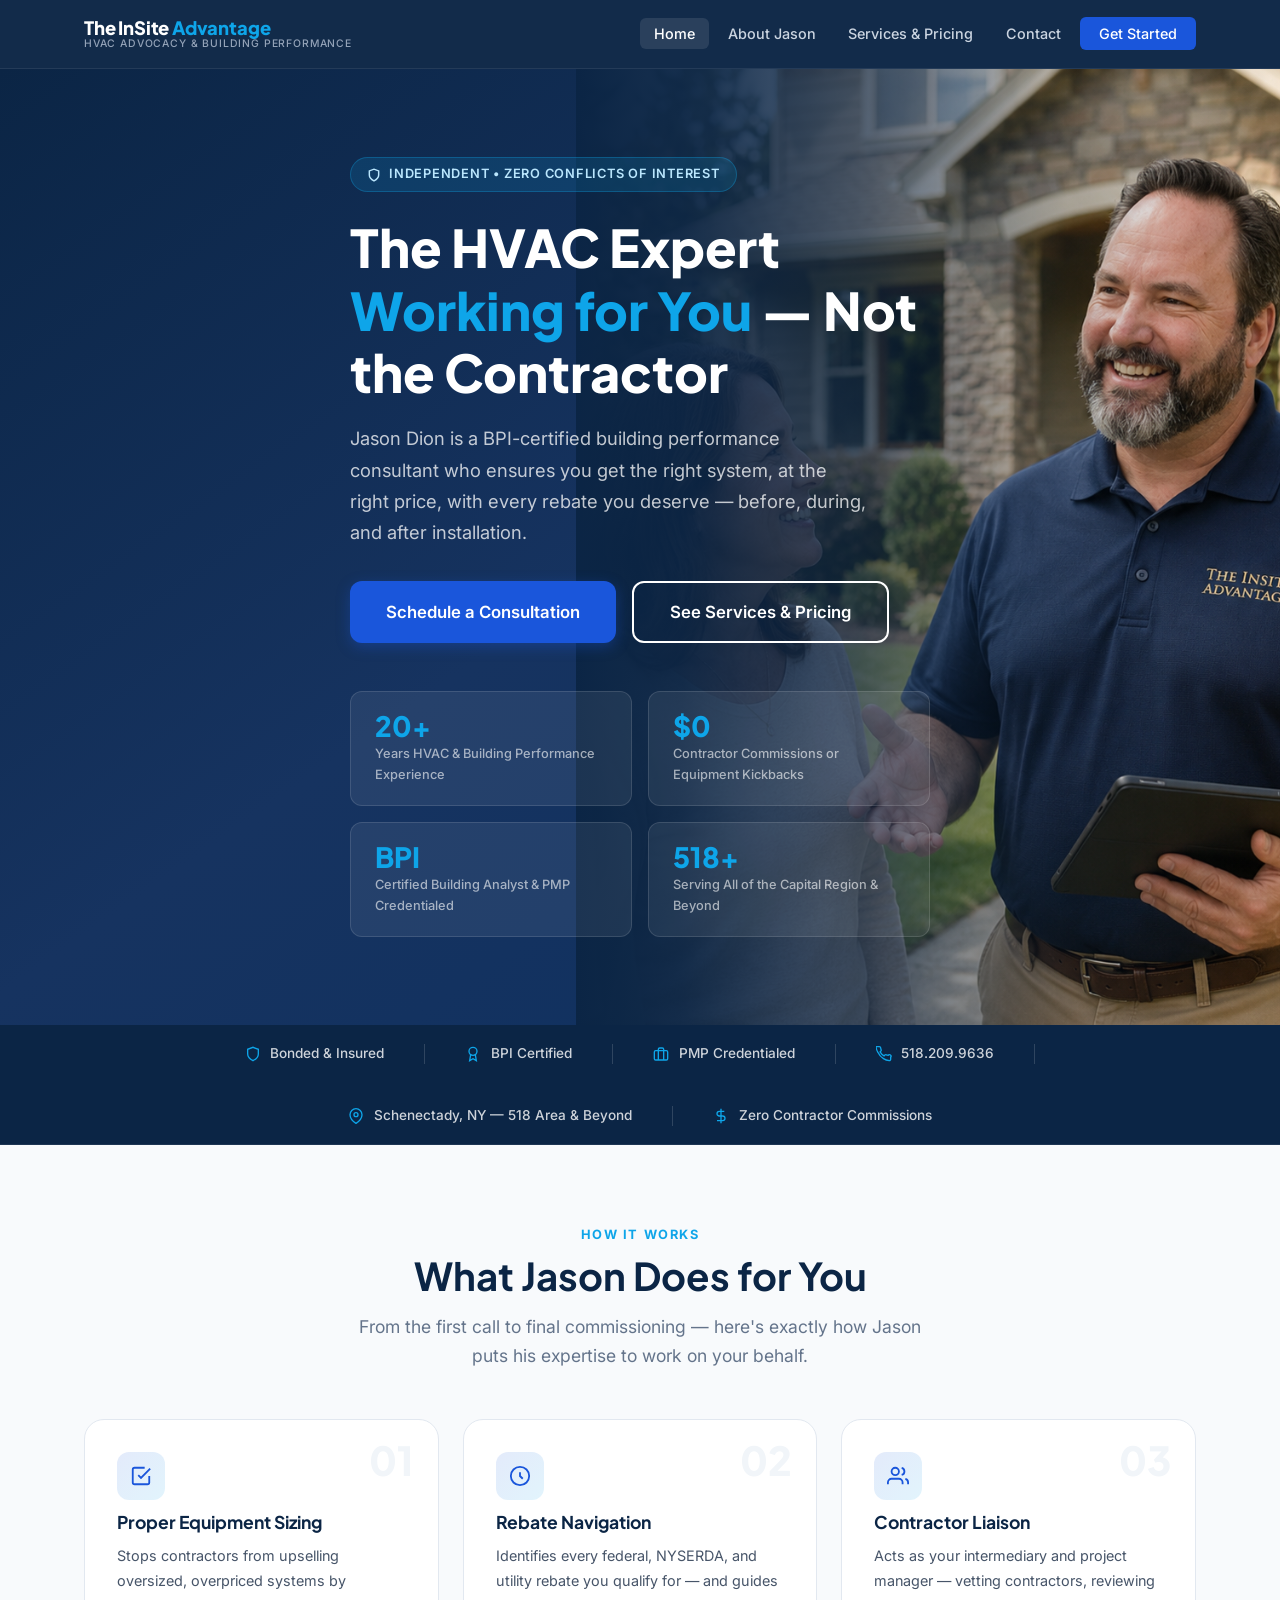
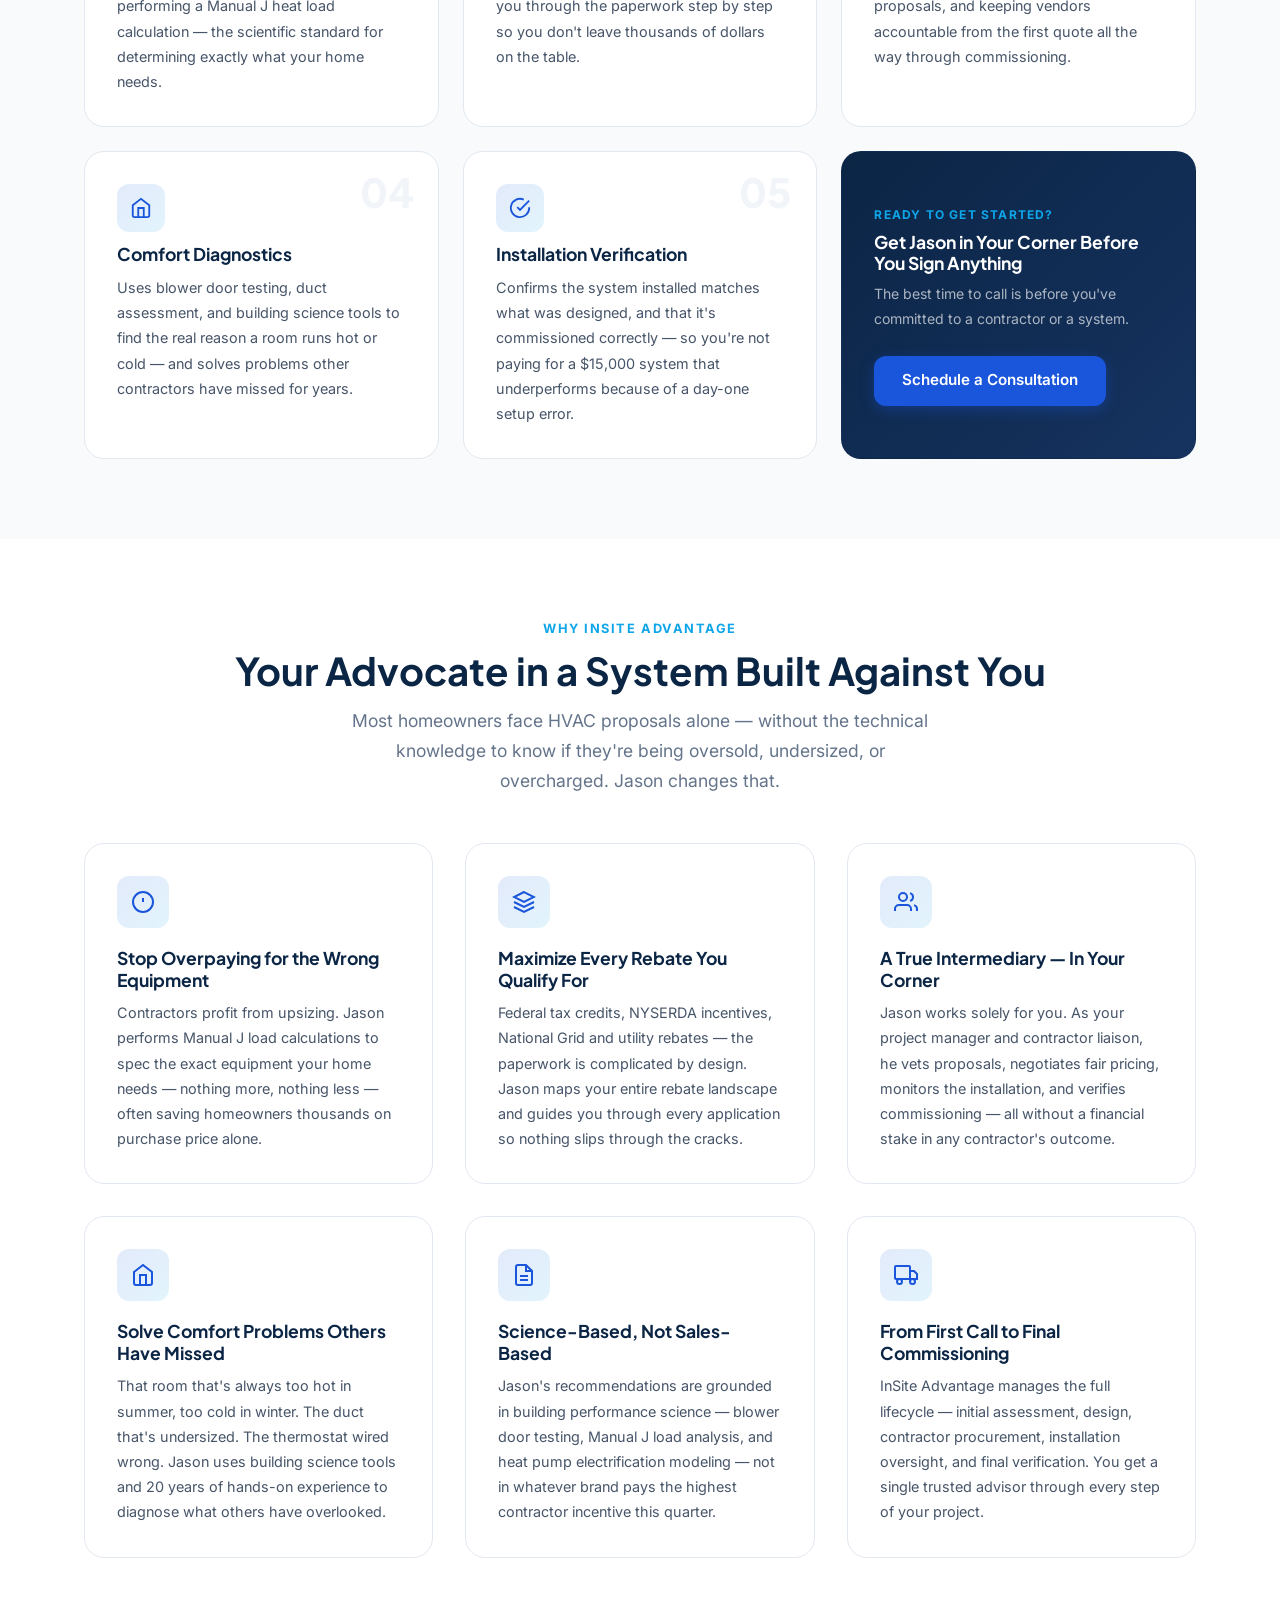
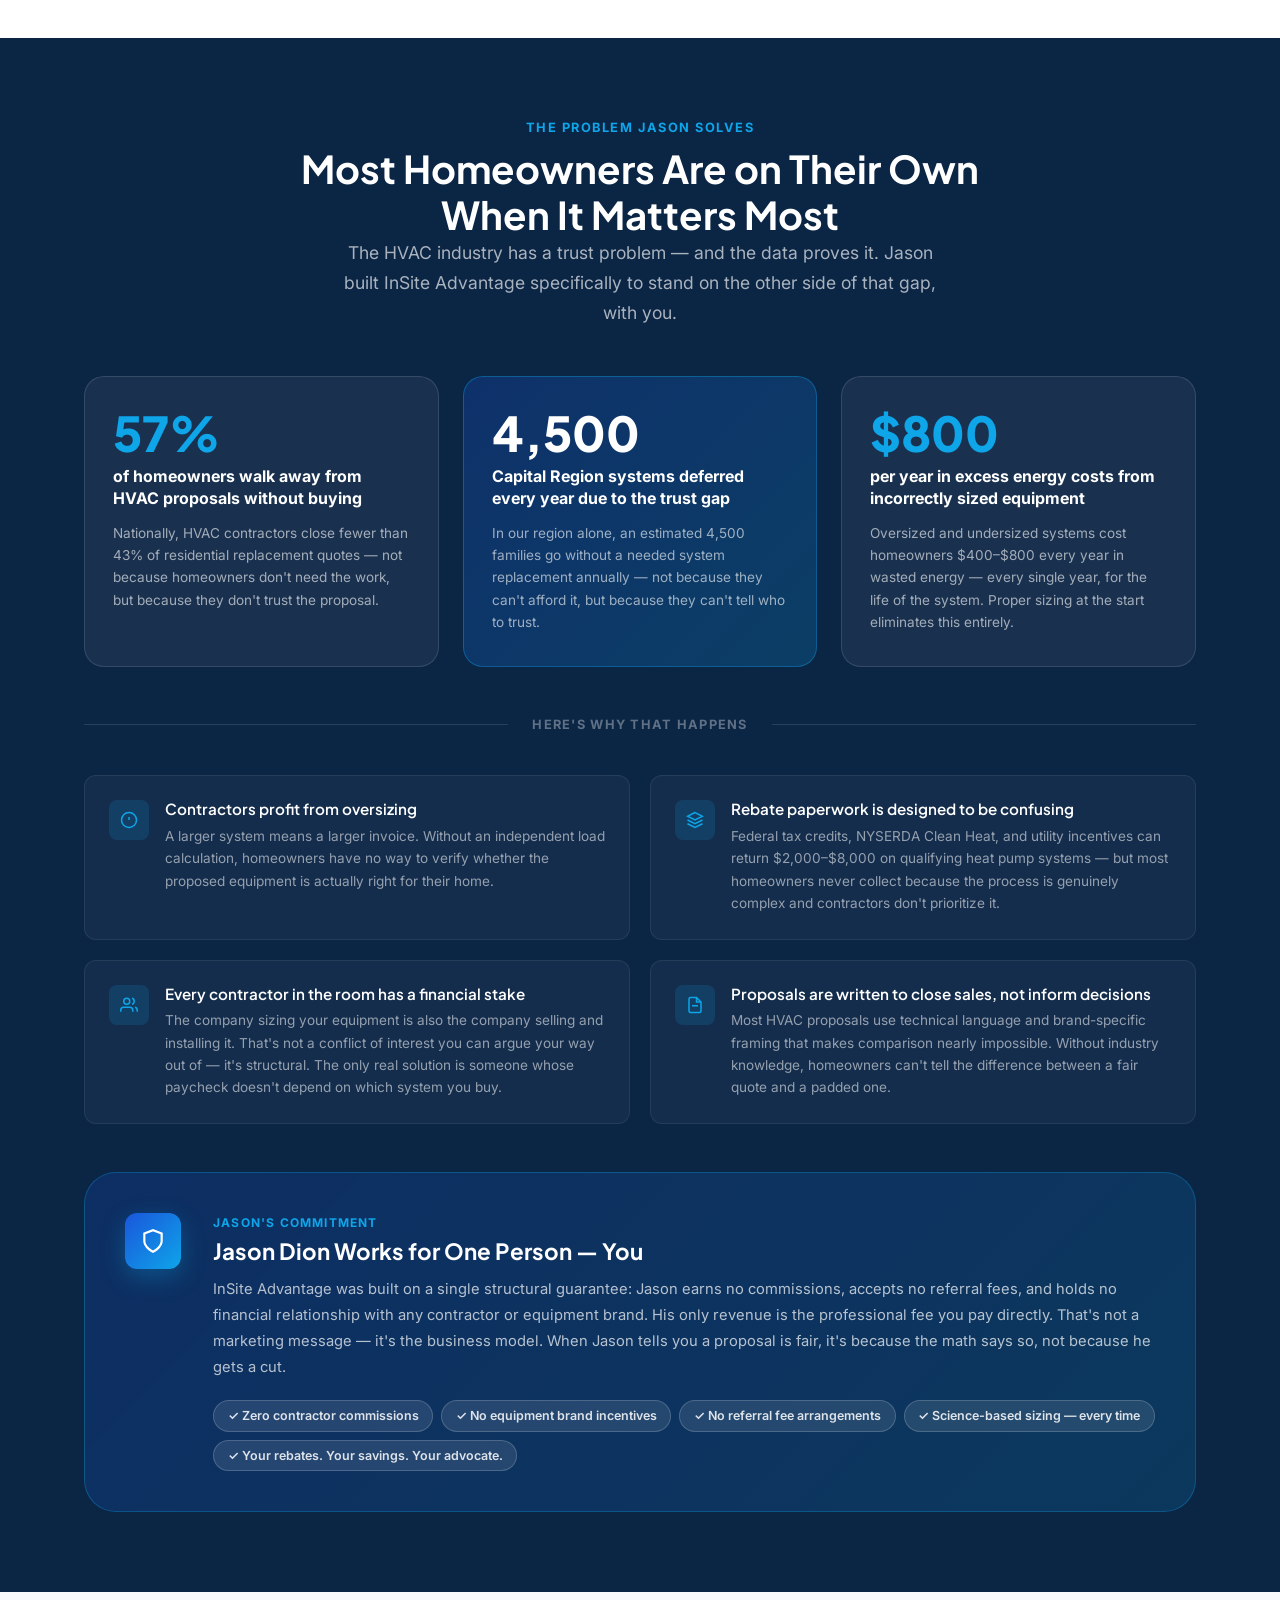
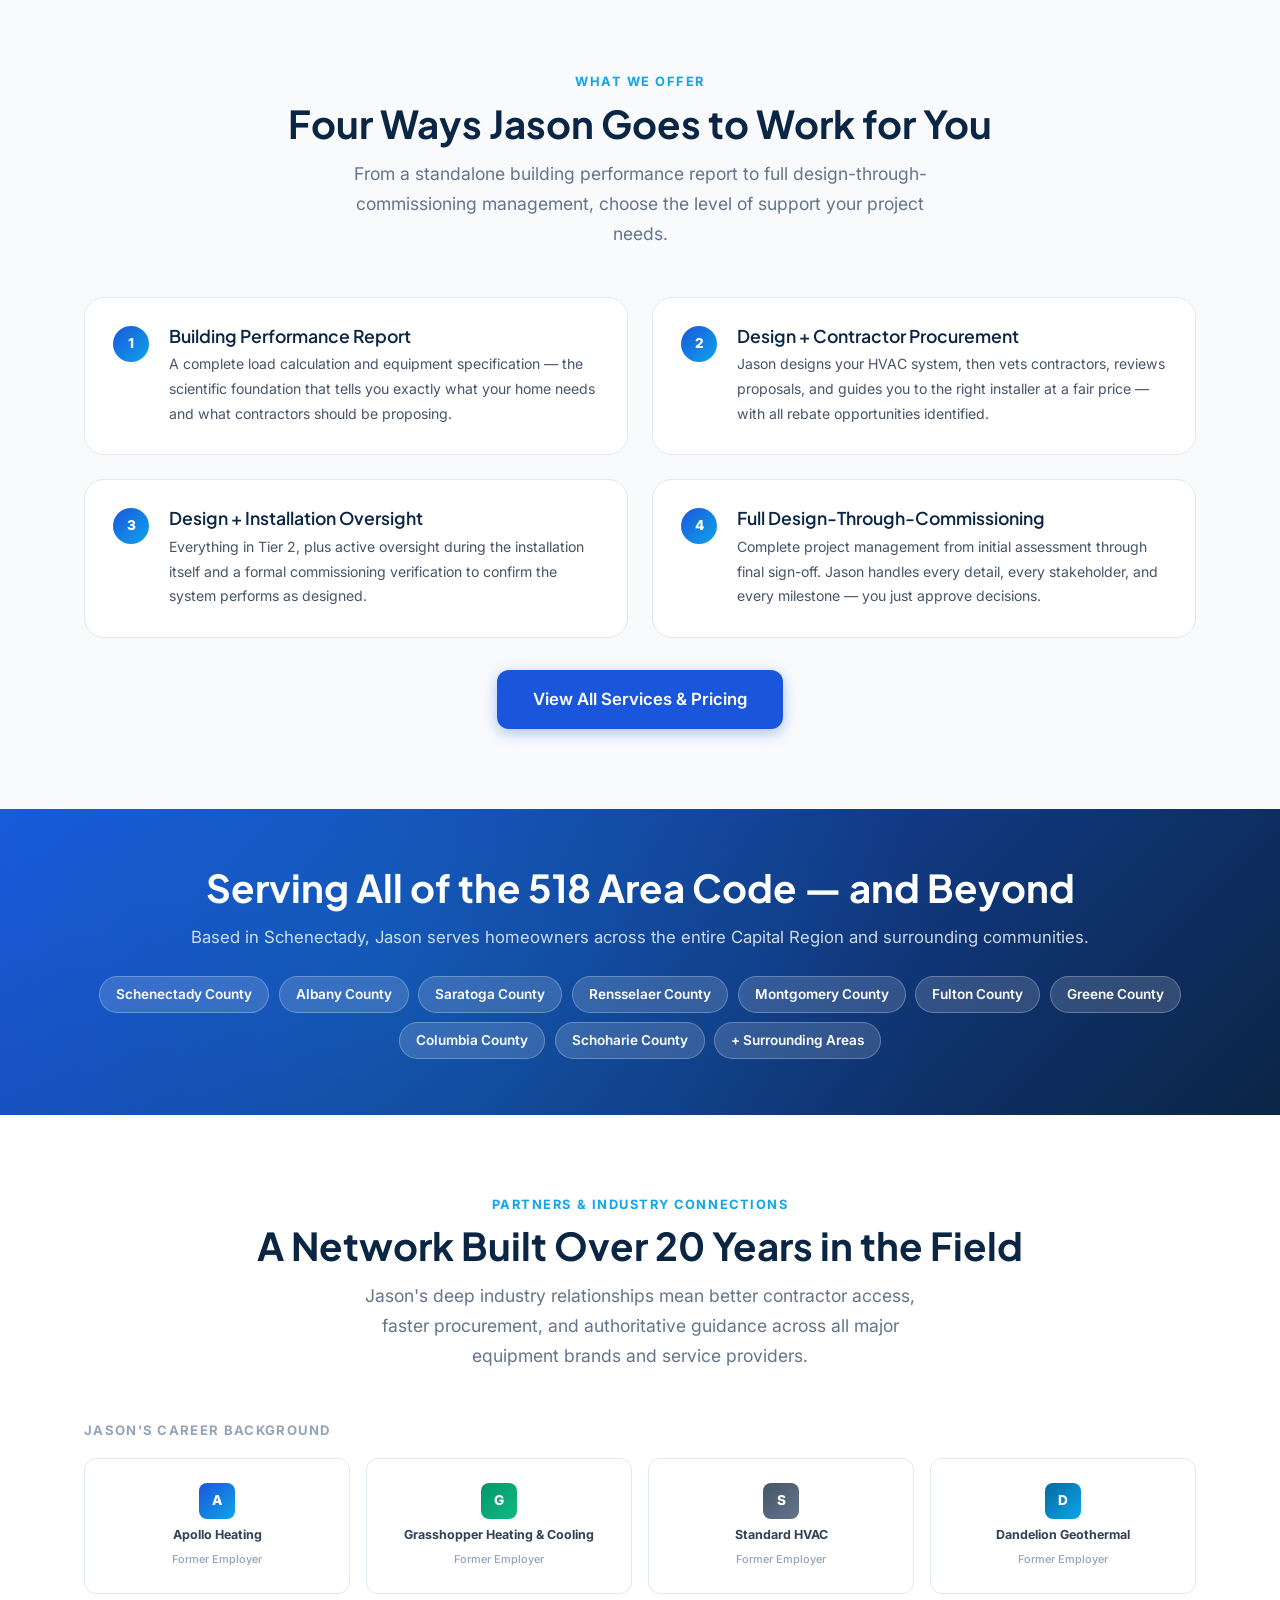
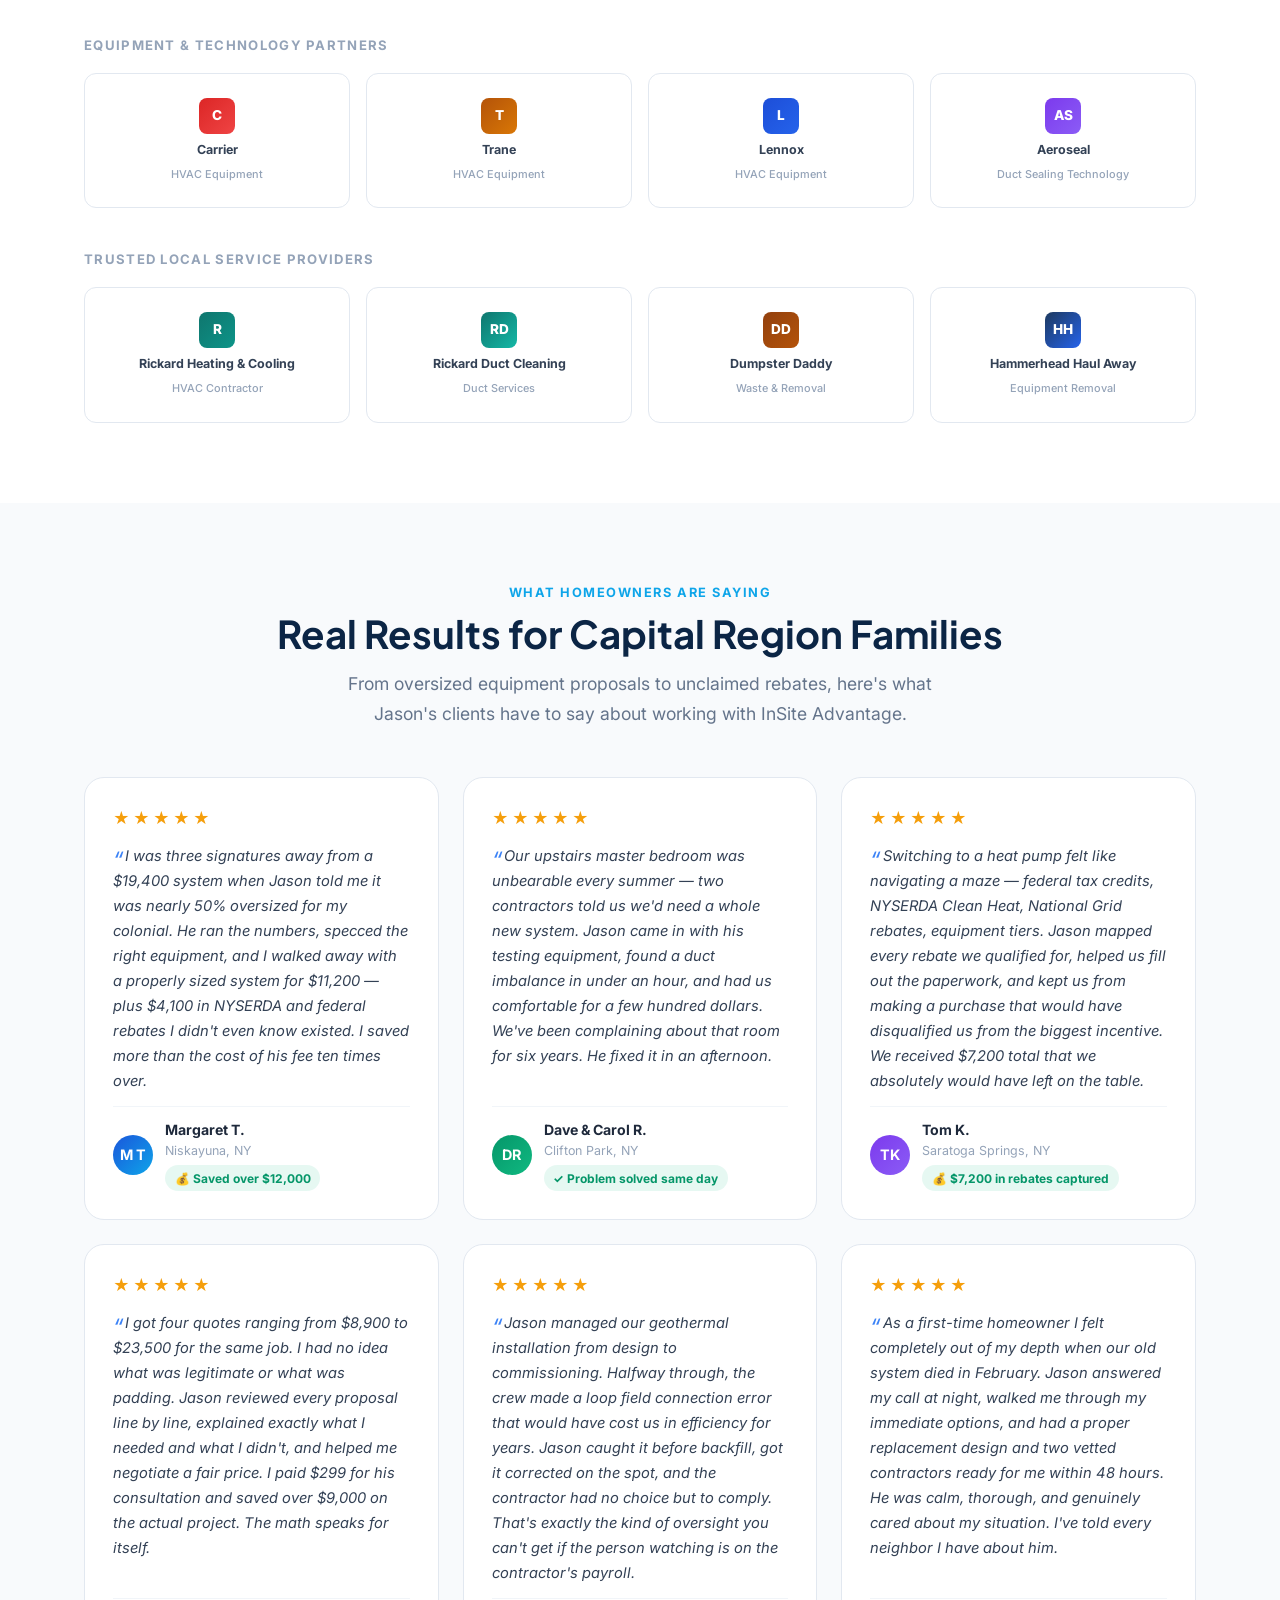
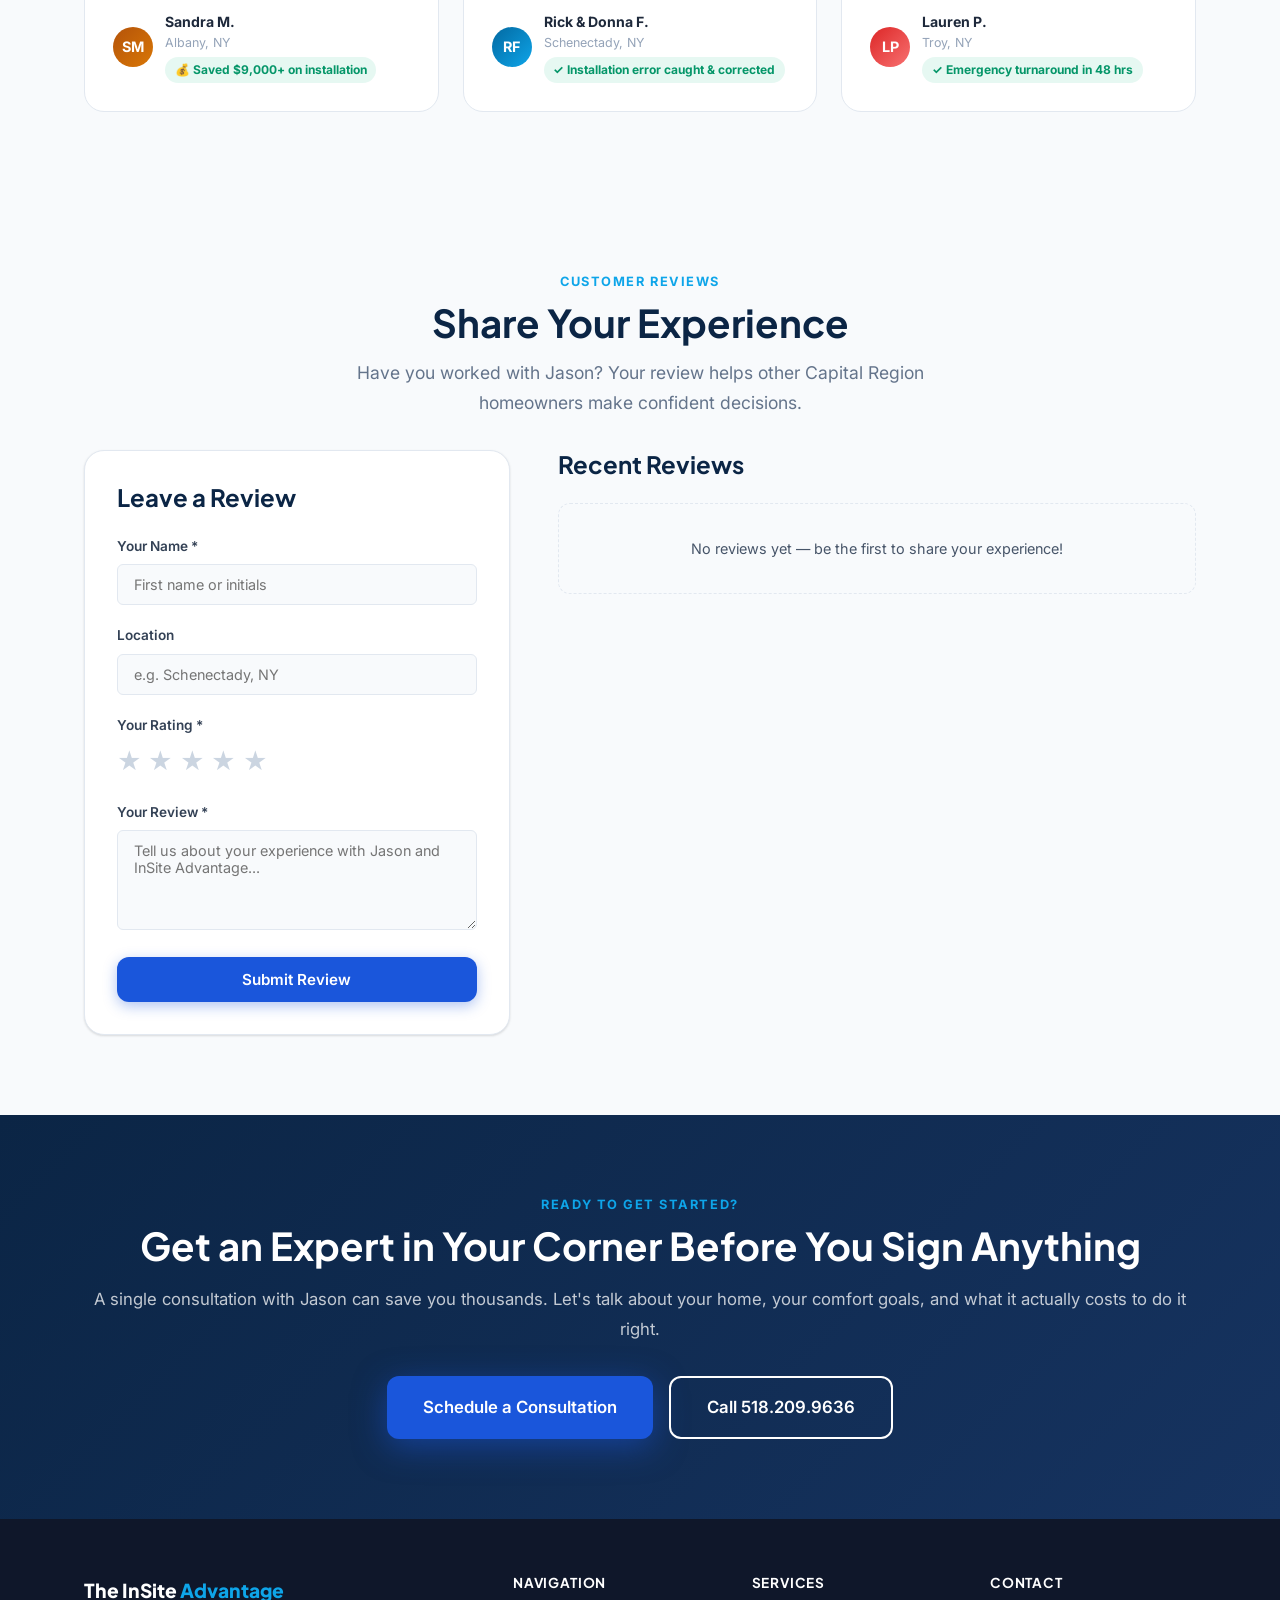
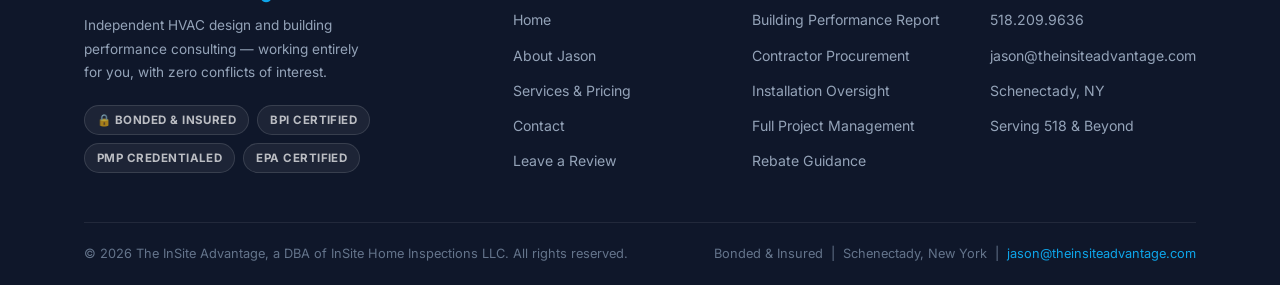
==== commit 233bb4fd: "Hero image, nav/footer rebrand to The InSite Advantage - Full-bleed hero photo with navy-to-transpar" ====
--- a/index.html
+++ b/index.html
@@ -3,8 +3,9 @@
 <head>
   <meta charset="UTF-8">
   <meta name="viewport" content="width=device-width, initial-scale=1.0">
-  <title>InSite Advantage | Independent HVAC Advocacy for Capital Region Homeowners</title>
+  <title>The InSite Advantage | Independent HVAC Advocacy for Capital Region Homeowners</title>
   <meta name="description" content="Jason Dion brings 20+ years of HVAC expertise to your corner — independent equipment sizing, rebate guidance, and contractor oversight with zero conflicts of interest. Serving all of the 518 area and beyond.">
+  <link rel="icon" type="image/svg+xml" href="favicon.svg">
   <link rel="stylesheet" href="css/style.css">
 </head>
 <body>
@@ -14,7 +15,7 @@
   <div class="container">
     <div class="nav__inner">
       <a href="index.html" class="nav__logo">
-        <span class="nav__logo-main">InSite <span>Advantage</span></span>
+        <span class="nav__logo-main">The InSite <span>Advantage</span></span>
         <span class="nav__logo-sub">HVAC Advocacy &amp; Building Performance</span>
       </a>
       <ul class="nav__links">
@@ -33,71 +34,38 @@
 
 <!-- ===== HERO ===== -->
 <section class="hero">
-  <div class="container">
-    <div class="hero__grid">
-      <div>
-        <div class="hero__badge">
-          <svg viewBox="0 0 24 24" fill="none" stroke-width="2.5" style="width:14px;height:14px;stroke:currentColor"><path d="M12 22s8-4 8-10V5l-8-3-8 3v7c0 6 8 10 8 10z"/></svg>
-          Independent • Zero Conflicts of Interest
-        </div>
-        <h1>The HVAC Expert <span>Working for You</span> — Not the Contractor</h1>
-        <p class="hero__sub">Jason Dion is a BPI-certified building performance consultant who ensures you get the right system, at the right price, with every rebate you deserve — before, during, and after installation.</p>
-        <div class="hero__actions">
-          <a href="contact.html" class="btn btn-primary btn-lg">Schedule a Consultation</a>
-          <a href="services.html" class="btn btn-outline btn-lg">See Services &amp; Pricing</a>
-        </div>
-        <div class="hero__stats">
-          <div class="hero__stat">
-            <div class="hero__stat-num">20+</div>
-            <div class="hero__stat-label">Years HVAC &amp; Building Performance Experience</div>
-          </div>
-          <div class="hero__stat">
-            <div class="hero__stat-num">$0</div>
-            <div class="hero__stat-label">Contractor Commissions or Equipment Kickbacks</div>
-          </div>
-          <div class="hero__stat">
-            <div class="hero__stat-num">BPI</div>
-            <div class="hero__stat-label">Certified Building Analyst &amp; PMP Credentialed</div>
-          </div>
-          <div class="hero__stat">
-            <div class="hero__stat-num">518+</div>
-            <div class="hero__stat-label">Serving All of the Capital Region &amp; Beyond</div>
-          </div>
-        </div>
-      </div>
-      <div>
-        <div class="hero__card">
-          <div class="hero__card-title">What Jason does for you</div>
-          <div class="hero__card-item">
-            <div class="hero__card-icon">
-              <svg viewBox="0 0 24 24" fill="none" stroke-width="2"><path d="M9 11l3 3L22 4"/><path d="M21 12v7a2 2 0 01-2 2H5a2 2 0 01-2-2V5a2 2 0 012-2h11"/></svg>
-            </div>
-            <div class="hero__card-text"><strong>Proper Equipment Sizing</strong> — Stops contractors from upselling oversized, overpriced systems using Manual J load calculations</div>
-          </div>
-          <div class="hero__card-item">
-            <div class="hero__card-icon">
-              <svg viewBox="0 0 24 24" fill="none" stroke-width="2"><circle cx="12" cy="12" r="10"/><path d="M12 8v4l3 3"/></svg>
-            </div>
-            <div class="hero__card-text"><strong>Rebate Navigation</strong> — Identifies every federal, NYSERDA, and utility rebate you qualify for so you don't leave money behind</div>
-          </div>
-          <div class="hero__card-item">
-            <div class="hero__card-icon">
-              <svg viewBox="0 0 24 24" fill="none" stroke-width="2"><path d="M17 21v-2a4 4 0 00-4-4H5a4 4 0 00-4 4v2"/><circle cx="9" cy="7" r="4"/><path d="M23 21v-2a4 4 0 00-3-3.87"/><path d="M16 3.13a4 4 0 010 7.75"/></svg>
-            </div>
-            <div class="hero__card-text"><strong>Contractor Liaison</strong> — Acts as your intermediary and project manager, keeping vendors accountable from proposal to commissioning</div>
-          </div>
-          <div class="hero__card-item">
-            <div class="hero__card-icon">
-              <svg viewBox="0 0 24 24" fill="none" stroke-width="2"><path d="M3 9l9-7 9 7v11a2 2 0 01-2 2H5a2 2 0 01-2-2z"/><polyline points="9 22 9 12 15 12 15 22"/></svg>
-            </div>
-            <div class="hero__card-text"><strong>Comfort Diagnostics</strong> — Blower door testing, duct assessment, and hot/cold room investigation using building science principles</div>
-          </div>
-          <div class="hero__card-item">
-            <div class="hero__card-icon">
-              <svg viewBox="0 0 24 24" fill="none" stroke-width="2"><path d="M22 11.08V12a10 10 0 11-5.93-9.14"/><polyline points="22 4 12 14.01 9 11.01"/></svg>
-            </div>
-            <div class="hero__card-text"><strong>Installation Verification</strong> — Confirms the system installed matches what was designed and commissioned correctly</div>
-          </div>
+  <!-- Full-bleed background image, right side desktop / below content mobile -->
+  <div class="hero__bg-image">
+    <img src="images/hero.jpg" alt="Jason Dion consulting with homeowners in front of their home">
+  </div>
+  <div class="container hero__container">
+    <div class="hero__content">
+      <div class="hero__badge">
+        <svg viewBox="0 0 24 24" fill="none" stroke-width="2.5" style="width:14px;height:14px;stroke:currentColor"><path d="M12 22s8-4 8-10V5l-8-3-8 3v7c0 6 8 10 8 10z"/></svg>
+        Independent • Zero Conflicts of Interest
+      </div>
+      <h1>The HVAC Expert <span>Working for You</span> — Not the Contractor</h1>
+      <p class="hero__sub">Jason Dion is a BPI-certified building performance consultant who ensures you get the right system, at the right price, with every rebate you deserve — before, during, and after installation.</p>
+      <div class="hero__actions">
+        <a href="contact.html" class="btn btn-primary btn-lg">Schedule a Consultation</a>
+        <a href="services.html" class="btn btn-outline btn-lg">See Services &amp; Pricing</a>
+      </div>
+      <div class="hero__stats">
+        <div class="hero__stat">
+          <div class="hero__stat-num">20+</div>
+          <div class="hero__stat-label">Years HVAC &amp; Building Performance Experience</div>
+        </div>
+        <div class="hero__stat">
+          <div class="hero__stat-num">$0</div>
+          <div class="hero__stat-label">Contractor Commissions or Equipment Kickbacks</div>
+        </div>
+        <div class="hero__stat">
+          <div class="hero__stat-num">BPI</div>
+          <div class="hero__stat-label">Certified Building Analyst &amp; PMP Credentialed</div>
+        </div>
+        <div class="hero__stat">
+          <div class="hero__stat-num">518+</div>
+          <div class="hero__stat-label">Serving All of the Capital Region &amp; Beyond</div>
         </div>
       </div>
     </div>
@@ -140,6 +108,67 @@
     </div>
   </div>
 </div>
+
+<!-- ===== WHAT JASON DOES ===== -->
+<section class="section section--alt" id="how-it-works">
+  <div class="container">
+    <div class="section-header center">
+      <span class="section-label">How It Works</span>
+      <h2>What Jason Does for You</h2>
+      <p class="section-subtitle">From the first call to final commissioning — here's exactly how Jason puts his expertise to work on your behalf.</p>
+    </div>
+    <div class="jason-does-grid">
+      <div class="jason-does-card">
+        <div class="jason-does-card__icon">
+          <svg viewBox="0 0 24 24" fill="none" stroke-width="2"><path d="M9 11l3 3L22 4"/><path d="M21 12v7a2 2 0 01-2 2H5a2 2 0 01-2-2V5a2 2 0 012-2h11"/></svg>
+        </div>
+        <div class="jason-does-card__num">01</div>
+        <h3>Proper Equipment Sizing</h3>
+        <p>Stops contractors from upselling oversized, overpriced systems by performing a Manual J heat load calculation — the scientific standard for determining exactly what your home needs.</p>
+      </div>
+      <div class="jason-does-card">
+        <div class="jason-does-card__icon">
+          <svg viewBox="0 0 24 24" fill="none" stroke-width="2"><circle cx="12" cy="12" r="10"/><path d="M12 8v4l3 3"/></svg>
+        </div>
+        <div class="jason-does-card__num">02</div>
+        <h3>Rebate Navigation</h3>
+        <p>Identifies every federal, NYSERDA, and utility rebate you qualify for — and guides you through the paperwork step by step so you don't leave thousands of dollars on the table.</p>
+      </div>
+      <div class="jason-does-card">
+        <div class="jason-does-card__icon">
+          <svg viewBox="0 0 24 24" fill="none" stroke-width="2"><path d="M17 21v-2a4 4 0 00-4-4H5a4 4 0 00-4 4v2"/><circle cx="9" cy="7" r="4"/><path d="M23 21v-2a4 4 0 00-3-3.87"/><path d="M16 3.13a4 4 0 010 7.75"/></svg>
+        </div>
+        <div class="jason-does-card__num">03</div>
+        <h3>Contractor Liaison</h3>
+        <p>Acts as your intermediary and project manager — vetting contractors, reviewing proposals, and keeping vendors accountable from the first quote all the way through commissioning.</p>
+      </div>
+      <div class="jason-does-card">
+        <div class="jason-does-card__icon">
+          <svg viewBox="0 0 24 24" fill="none" stroke-width="2"><path d="M3 9l9-7 9 7v11a2 2 0 01-2 2H5a2 2 0 01-2-2z"/><polyline points="9 22 9 12 15 12 15 22"/></svg>
+        </div>
+        <div class="jason-does-card__num">04</div>
+        <h3>Comfort Diagnostics</h3>
+        <p>Uses blower door testing, duct assessment, and building science tools to find the real reason a room runs hot or cold — and solves problems other contractors have missed for years.</p>
+      </div>
+      <div class="jason-does-card">
+        <div class="jason-does-card__icon">
+          <svg viewBox="0 0 24 24" fill="none" stroke-width="2"><path d="M22 11.08V12a10 10 0 11-5.93-9.14"/><polyline points="22 4 12 14.01 9 11.01"/></svg>
+        </div>
+        <div class="jason-does-card__num">05</div>
+        <h3>Installation Verification</h3>
+        <p>Confirms the system installed matches what was designed, and that it's commissioned correctly — so you're not paying for a $15,000 system that underperforms because of a day-one setup error.</p>
+      </div>
+      <div class="jason-does-card jason-does-card--cta">
+        <div class="jason-does-card__cta-inner">
+          <div class="jason-does-card__cta-label">Ready to get started?</div>
+          <h3>Get Jason in Your Corner Before You Sign Anything</h3>
+          <p>The best time to call is before you've committed to a contractor or a system.</p>
+          <a href="contact.html" class="btn btn-primary mt-3">Schedule a Consultation</a>
+        </div>
+      </div>
+    </div>
+  </div>
+</section>
 
 <!-- ===== WHY INSITE ===== -->
 <section class="section">
@@ -598,7 +627,7 @@
   <div class="container">
     <div class="footer__grid">
       <div>
-        <div class="footer__brand-name">InSite <span>Advantage</span></div>
+        <div class="footer__brand-name">The InSite <span>Advantage</span></div>
         <p class="footer__tagline">Independent HVAC design and building performance consulting — working entirely for you, with zero conflicts of interest.</p>
         <div class="footer__badges">
           <span class="footer__badge">🔒 Bonded &amp; Insured</span>
@@ -638,7 +667,7 @@
       </div>
     </div>
     <div class="footer__bottom">
-      <p>&copy; 2026 InSite Advantage, a DBA of InSite Home Inspections LLC. All rights reserved.</p>
+      <p>&copy; 2026 The InSite Advantage, a DBA of InSite Home Inspections LLC. All rights reserved.</p>
       <p>Bonded &amp; Insured &nbsp;|&nbsp; Schenectady, New York &nbsp;|&nbsp; <a href="mailto:jason@theinsiteadvantage.com">jason@theinsiteadvantage.com</a></p>
     </div>
   </div>
--- a/css/style.css
+++ b/css/style.css
@@ -226,24 +226,55 @@
 /* ---------- Hero ---------- */
 .hero {
   background: linear-gradient(145deg, var(--navy) 0%, var(--navy-light) 50%, #0d3060 100%);
-  padding: 6rem 0 5rem;
   position: relative;
   overflow: hidden;
-}
-.hero::before {
+  min-height: 620px;
+  display: flex;
+  flex-direction: column;
+}
+
+/* Full-bleed image: right half, desktop */
+.hero__bg-image {
+  position: absolute;
+  top: 0; right: 0; bottom: 0;
+  width: 55%;
+  z-index: 0;
+}
+.hero__bg-image img {
+  width: 100%;
+  height: 100%;
+  object-fit: cover;
+  object-position: center top;
+  display: block;
+}
+/* Gradient: navy on left fading to transparent on right */
+.hero__bg-image::after {
   content: '';
   position: absolute;
   inset: 0;
-  background:
-    radial-gradient(circle at 20% 50%, rgba(14,165,233,.12) 0%, transparent 50%),
-    radial-gradient(circle at 80% 20%, rgba(26,86,219,.1) 0%, transparent 50%);
-}
-.hero__grid {
-  display: grid;
-  grid-template-columns: 1.1fr 0.9fr;
-  gap: 4rem;
-  align-items: center;
+  background: linear-gradient(
+    to right,
+    #0B2545 0%,
+    rgba(11,37,69,.95) 15%,
+    rgba(11,37,69,.7) 40%,
+    rgba(11,37,69,.2) 70%,
+    transparent 100%
+  );
+}
+
+.hero__container {
   position: relative;
+  z-index: 1;
+  flex: 1;
+  display: flex;
+  align-items: center;
+}
+
+.hero__content {
+  padding: 5.5rem 0;
+  max-width: 580px;
+  position: relative;
+  z-index: 1;
 }
 .hero__badge {
   display: inline-flex;
@@ -336,6 +367,81 @@
 .hero__card-icon svg { width: 14px; height: 14px; stroke: var(--teal); }
 .hero__card-text { font-size: .88rem; color: rgba(255,255,255,.75); line-height: 1.5; }
 .hero__card-text strong { color: var(--white); }
+
+/* ---------- Jason Does Section ---------- */
+.jason-does-grid {
+  display: grid;
+  grid-template-columns: repeat(3, 1fr);
+  gap: 1.5rem;
+}
+.jason-does-card {
+  background: var(--white);
+  border: 1px solid var(--gray-200);
+  border-radius: var(--radius-lg);
+  padding: 2rem;
+  position: relative;
+  transition: all var(--transition);
+  overflow: hidden;
+}
+.jason-does-card::before {
+  content: '';
+  position: absolute;
+  top: 0; left: 0; right: 0;
+  height: 3px;
+  background: linear-gradient(90deg, var(--blue), var(--teal));
+  transform: scaleX(0);
+  transform-origin: left;
+  transition: transform var(--transition);
+}
+.jason-does-card:hover {
+  border-color: var(--blue-light);
+  box-shadow: var(--shadow-lg);
+  transform: translateY(-4px);
+}
+.jason-does-card:hover::before { transform: scaleX(1); }
+.jason-does-card__icon {
+  width: 48px;
+  height: 48px;
+  border-radius: var(--radius);
+  background: linear-gradient(135deg, rgba(26,86,219,.12), rgba(14,165,233,.12));
+  display: flex;
+  align-items: center;
+  justify-content: center;
+  margin-bottom: .75rem;
+}
+.jason-does-card__icon svg { width: 22px; height: 22px; stroke: var(--blue); }
+.jason-does-card__num {
+  font-family: var(--font-display);
+  font-size: 2.5rem;
+  font-weight: 800;
+  color: var(--gray-100);
+  line-height: 1;
+  margin-bottom: .5rem;
+  position: absolute;
+  top: 1.25rem;
+  right: 1.5rem;
+}
+.jason-does-card h3 { font-size: 1.1rem; margin-bottom: .6rem; }
+.jason-does-card p { font-size: .9rem; }
+.jason-does-card--cta {
+  background: linear-gradient(135deg, var(--navy) 0%, var(--navy-light) 100%);
+  border-color: transparent;
+  display: flex;
+  align-items: center;
+}
+.jason-does-card--cta:hover { transform: translateY(-4px); border-color: rgba(255,255,255,.15); }
+.jason-does-card--cta::before { background: linear-gradient(90deg, var(--teal), var(--blue)); }
+.jason-does-card__cta-inner { width: 100%; }
+.jason-does-card__cta-label {
+  font-size: .75rem;
+  font-weight: 700;
+  letter-spacing: .1em;
+  text-transform: uppercase;
+  color: var(--teal);
+  margin-bottom: .5rem;
+}
+.jason-does-card--cta h3 { color: var(--white); font-size: 1.1rem; margin-bottom: .5rem; }
+.jason-does-card--cta p { color: rgba(255,255,255,.65); font-size: .88rem; margin: 0; }
 
 /* ---------- Trust Bar ---------- */
 .trust-bar {
@@ -1278,6 +1384,27 @@
   .trust-stats-row { grid-template-columns: 1fr; }
   .trust-reasons { grid-template-columns: 1fr; }
   .trust-position__inner { flex-direction: column; gap: 1.25rem; }
+  .jason-does-grid { grid-template-columns: 1fr; }
+
+  /* Mobile hero: stack image below content */
+  .hero { min-height: auto; flex-direction: column; }
+  .hero__bg-image {
+    position: relative;
+    width: 100%;
+    height: 300px;
+    order: 2;
+  }
+  /* Mobile gradient: navy top fading to transparent bottom */
+  .hero__bg-image::after {
+    background: linear-gradient(
+      to bottom,
+      #0B2545 0%,
+      rgba(11,37,69,.5) 35%,
+      transparent 100%
+    );
+  }
+  .hero__container { order: 1; }
+  .hero__content { padding: 3.5rem 0 2rem; max-width: 100%; }
   .trust-divider { display: none; }
   .hero__actions { flex-direction: column; }
   .hero__actions .btn { text-align: center; justify-content: center; }
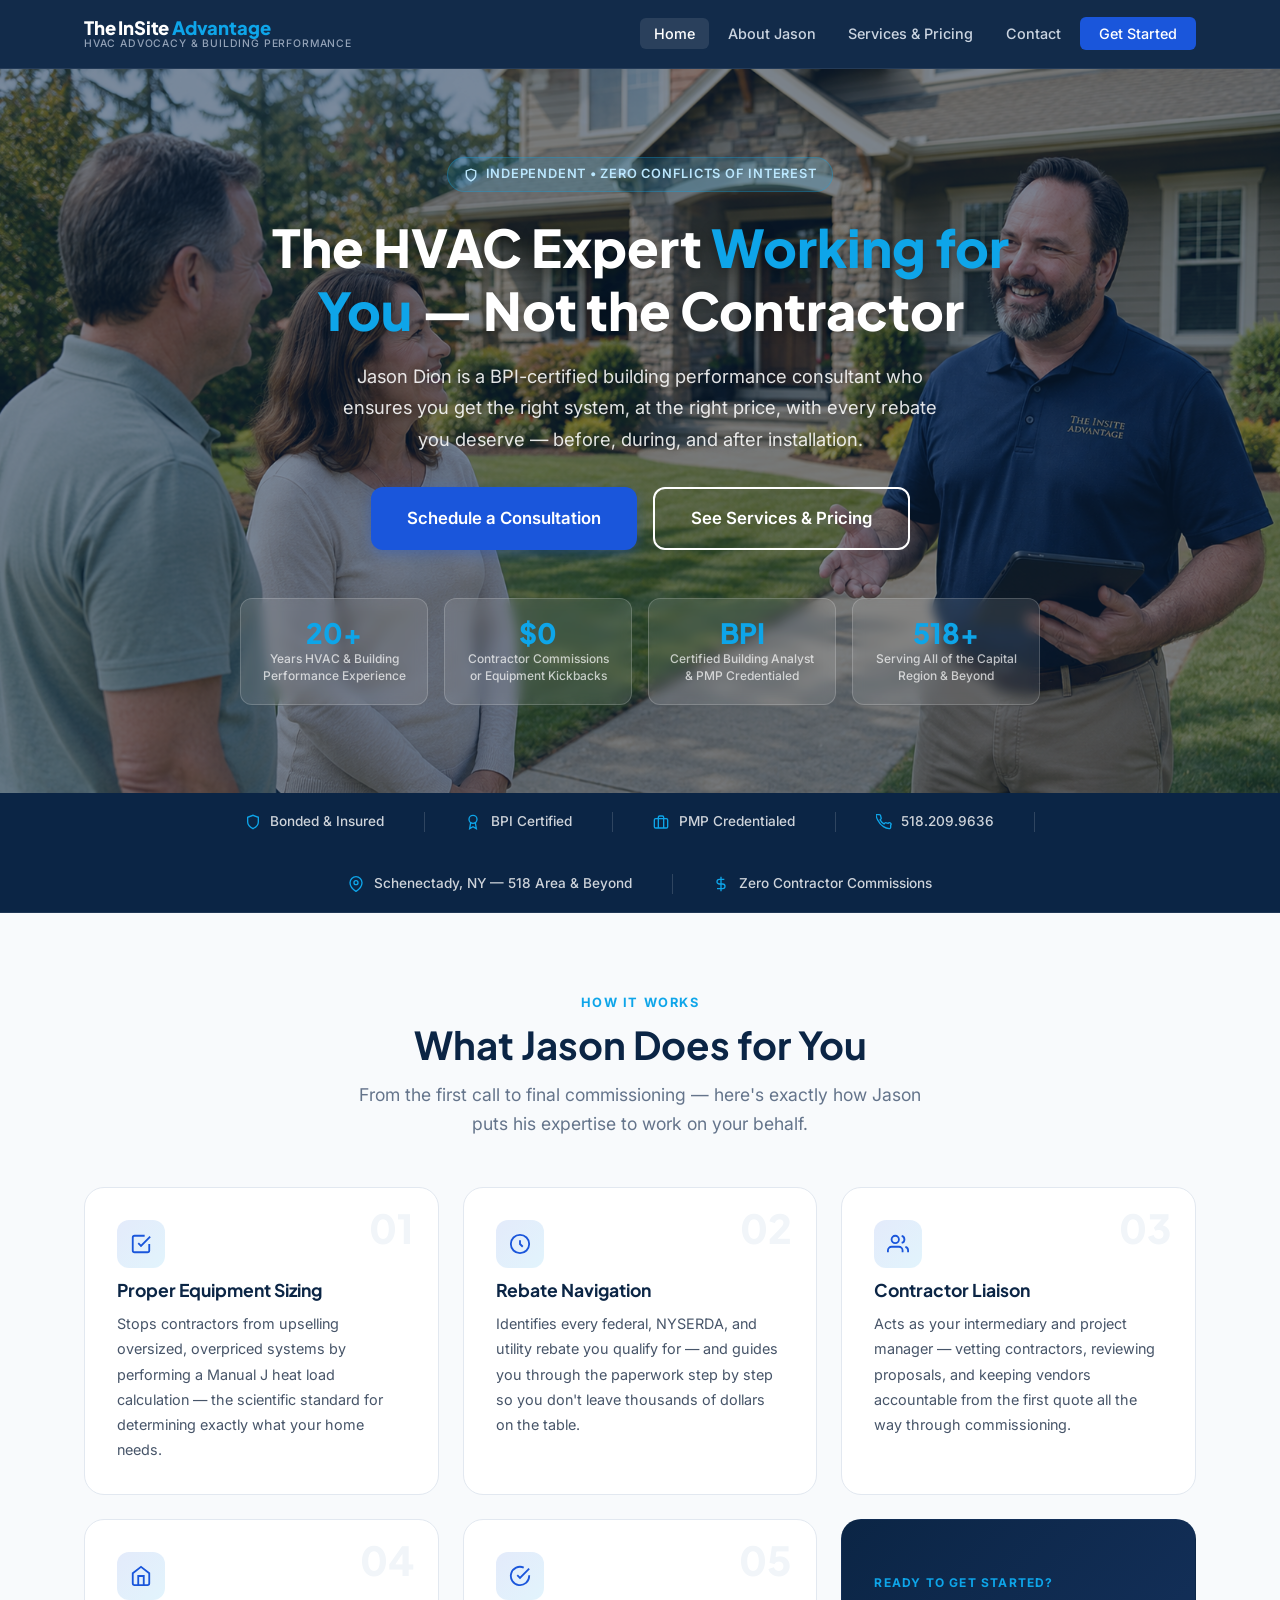
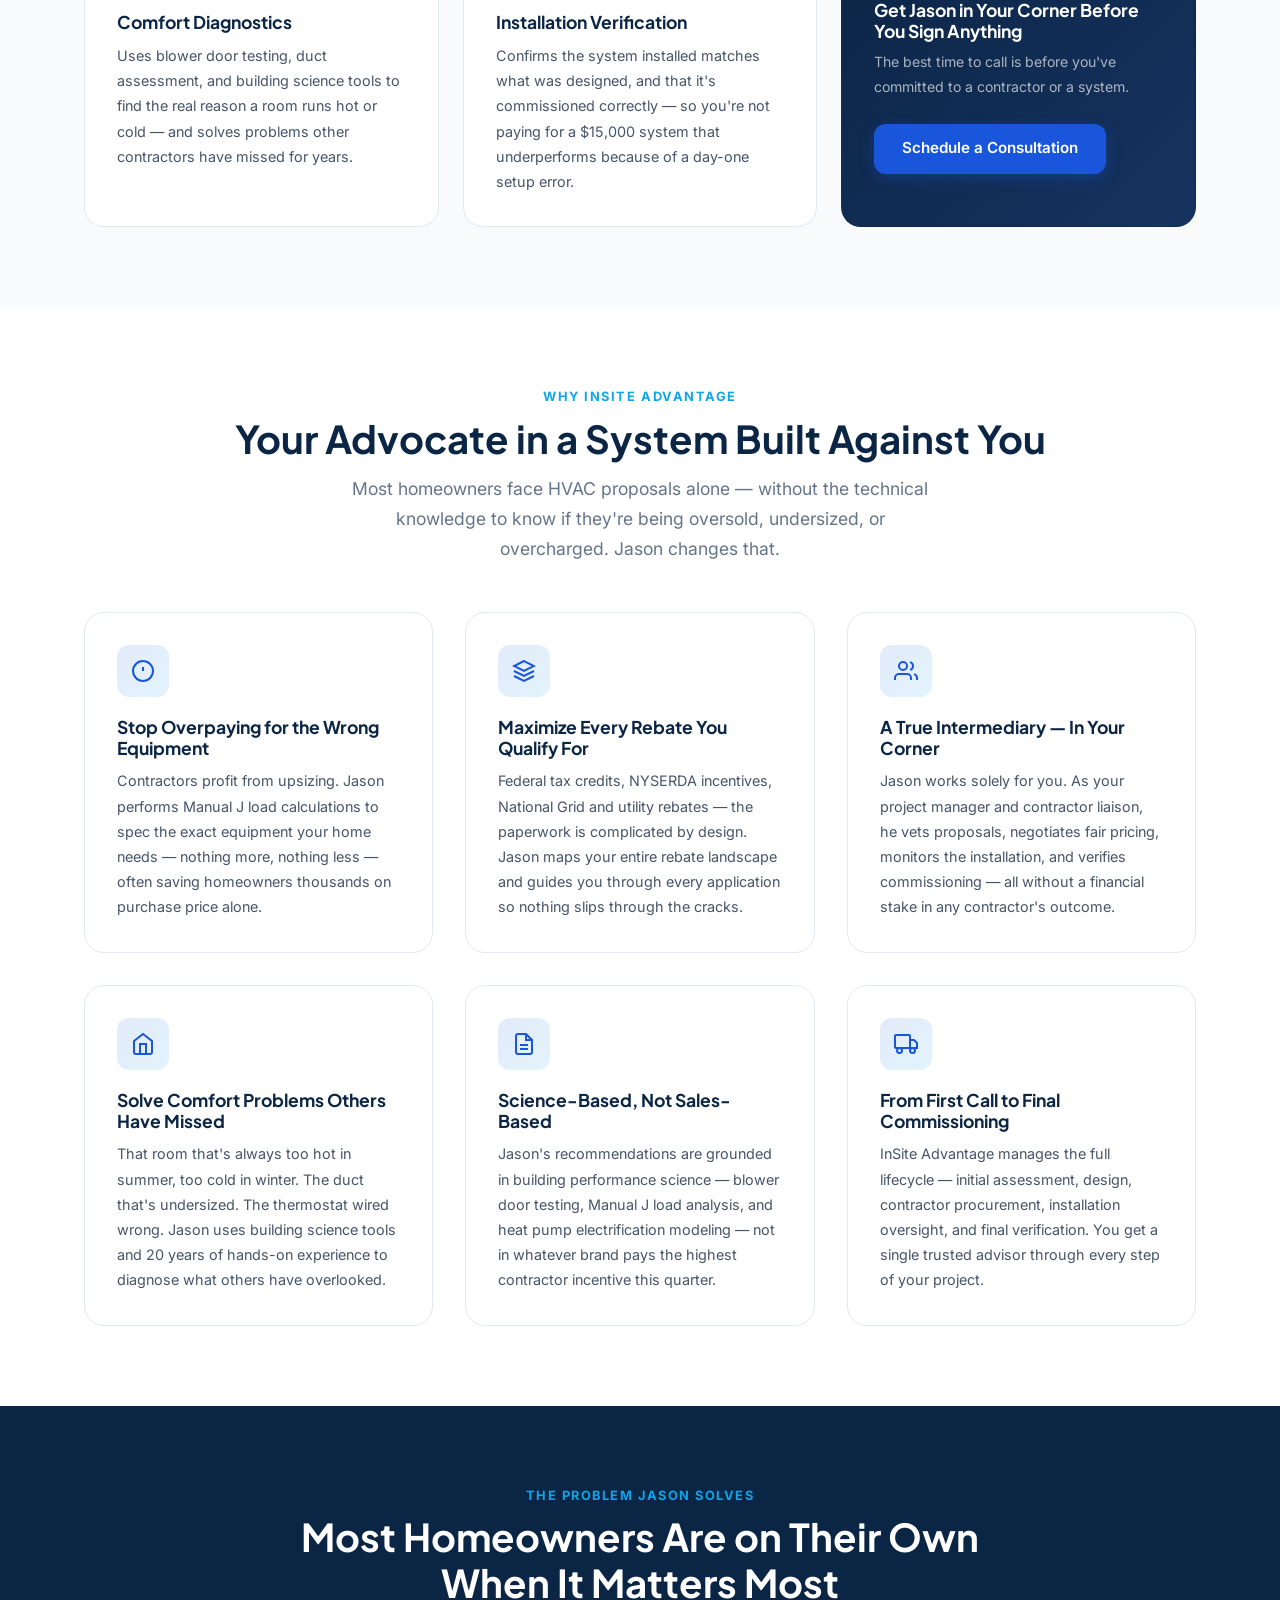
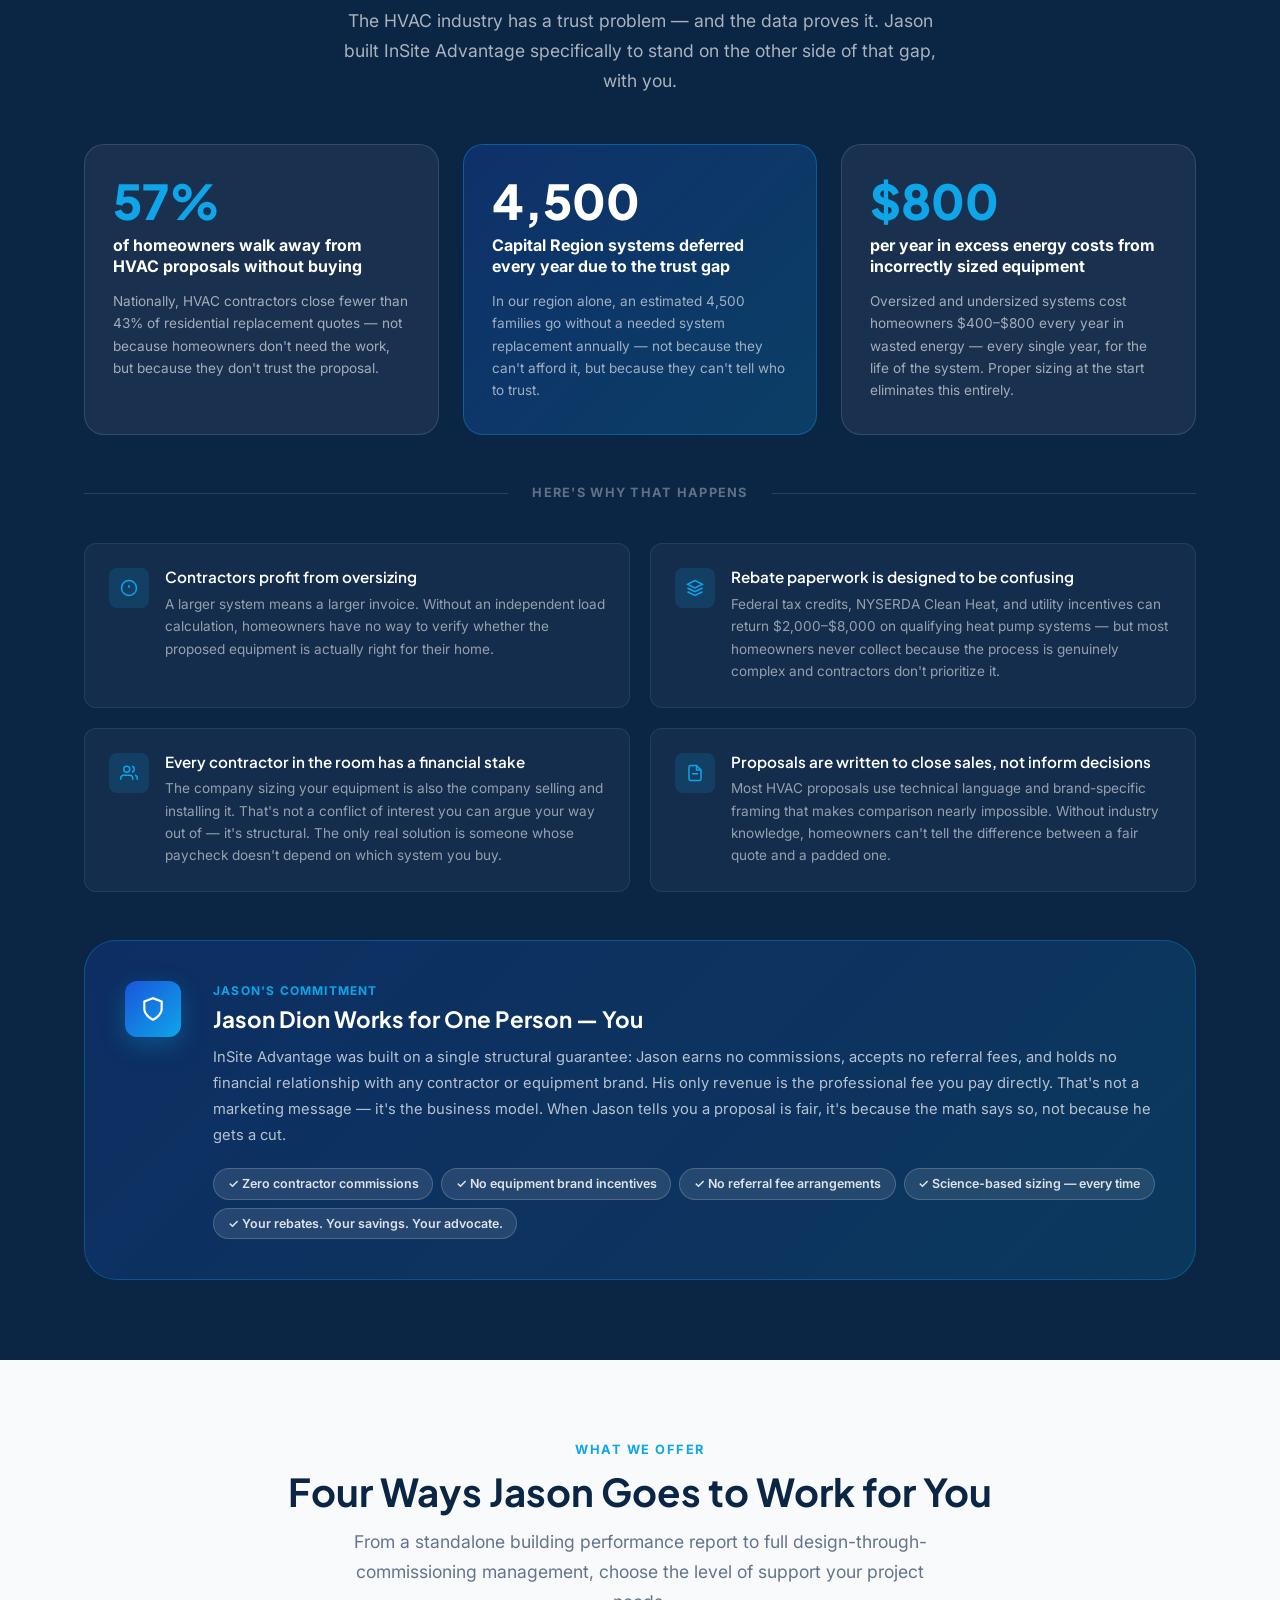
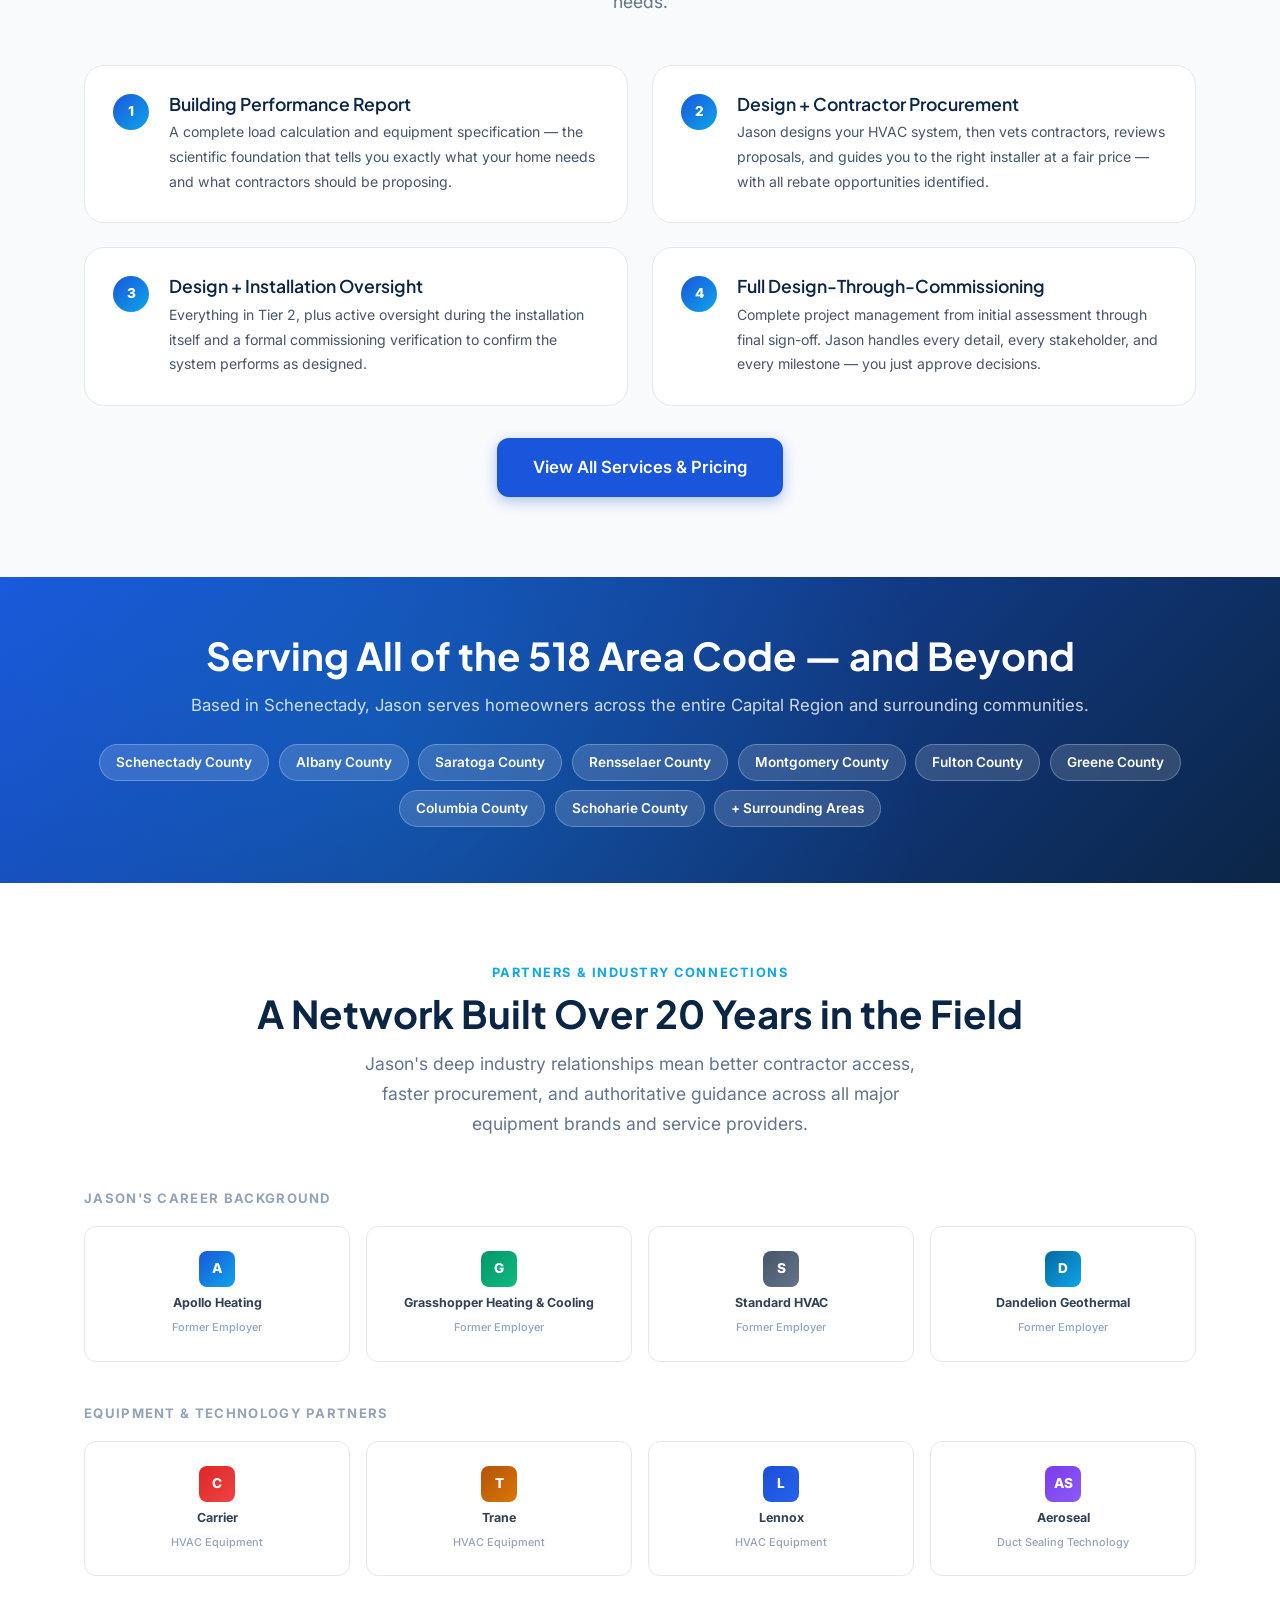
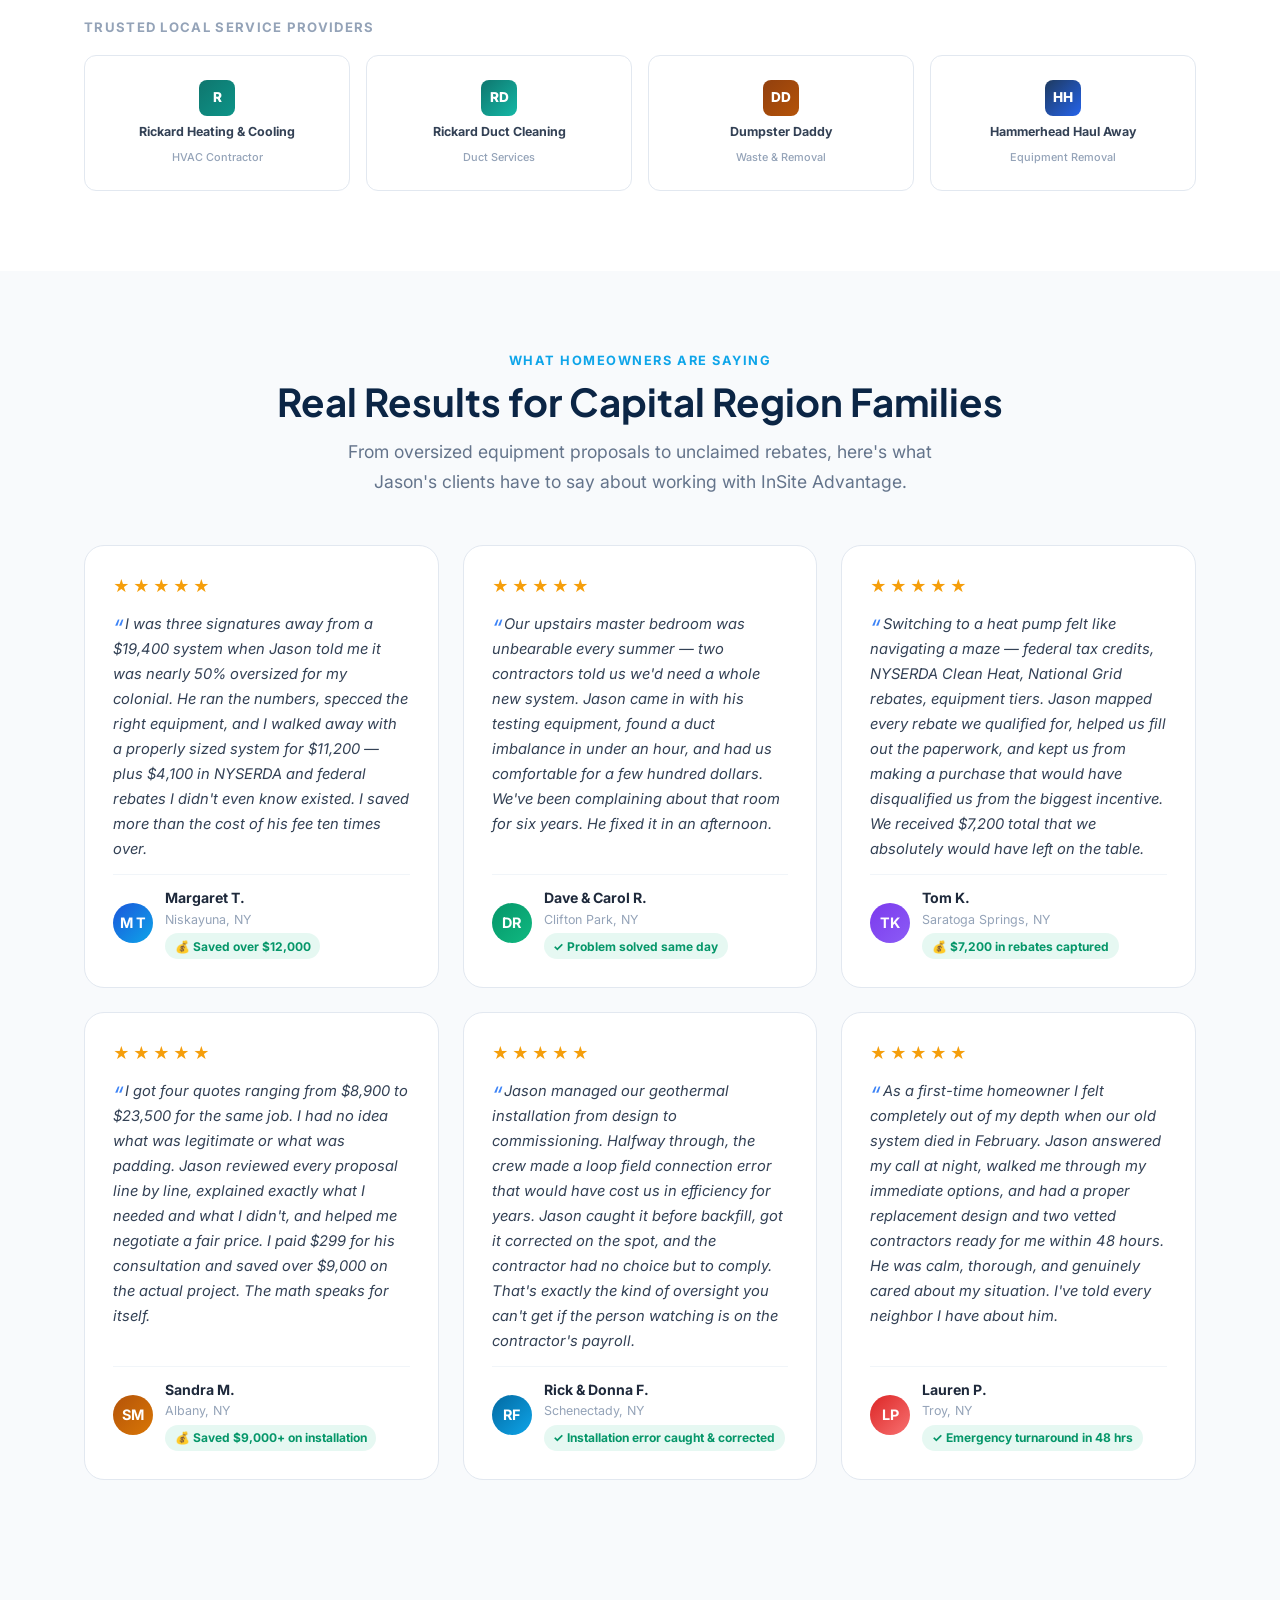
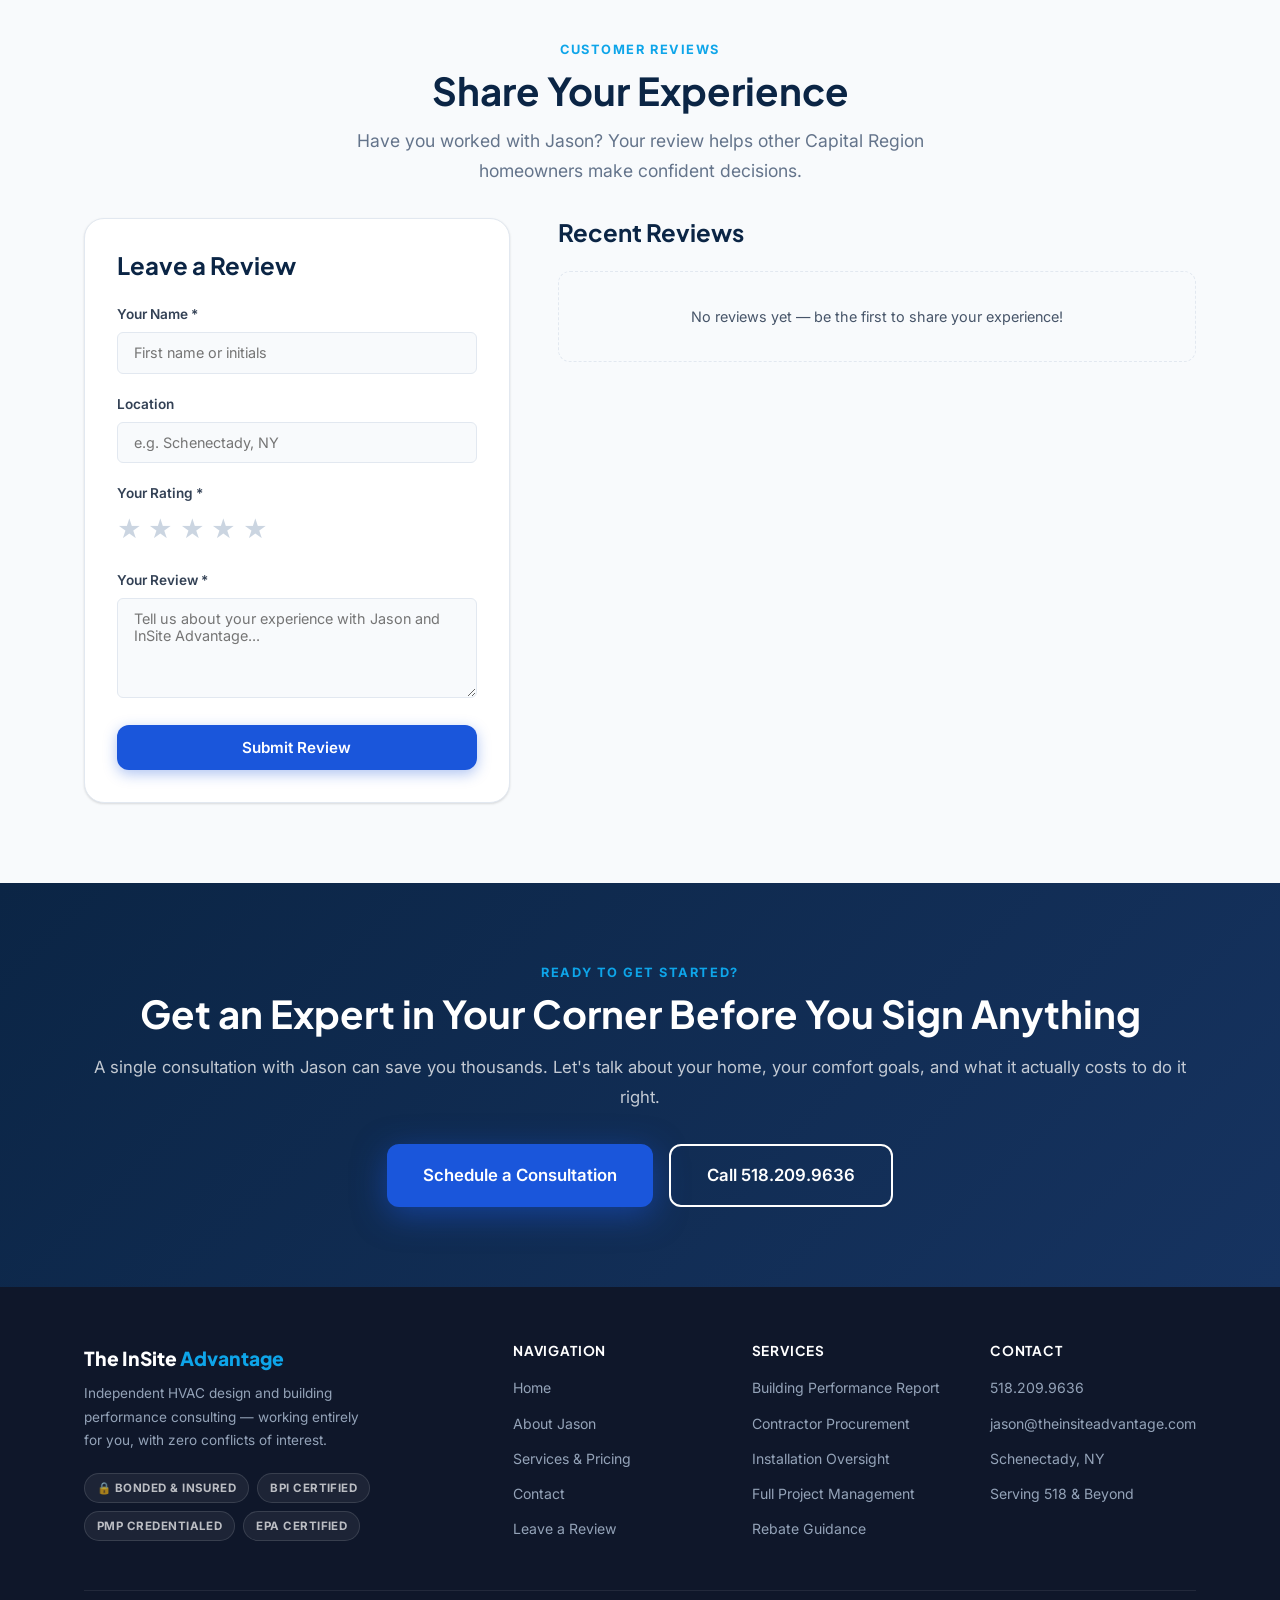
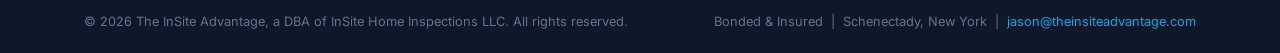
==== commit 19558ee8: "Use wide landscape image on desktop, portrait on mobile <picture> element serves hero-desktop.jpg (w" ====
--- a/index.html
+++ b/index.html
@@ -36,7 +36,10 @@
 <section class="hero">
   <!-- Full-bleed background image, right side desktop / below content mobile -->
   <div class="hero__bg-image">
-    <img src="images/hero.jpg" alt="Jason Dion consulting with homeowners in front of their home">
+    <picture>
+      <source media="(min-width: 769px)" srcset="images/hero-desktop.jpg">
+      <img src="images/hero.jpg" alt="Jason Dion consulting with homeowners in front of their home">
+    </picture>
   </div>
   <div class="container hero__container">
     <div class="hero__content">
--- a/css/style.css
+++ b/css/style.css
@@ -225,41 +225,34 @@
 
 /* ---------- Hero ---------- */
 .hero {
-  background: linear-gradient(145deg, var(--navy) 0%, var(--navy-light) 50%, #0d3060 100%);
   position: relative;
   overflow: hidden;
-  min-height: 620px;
+  min-height: 640px;
   display: flex;
   flex-direction: column;
 }
 
-/* Full-bleed image: right half, desktop */
+/* Full-bleed image covering the entire hero module */
 .hero__bg-image {
   position: absolute;
-  top: 0; right: 0; bottom: 0;
-  width: 55%;
+  inset: 0;
   z-index: 0;
 }
+.hero__bg-image picture { display: block; width: 100%; height: 100%; }
 .hero__bg-image img {
   width: 100%;
   height: 100%;
   object-fit: cover;
-  object-position: center top;
+  object-position: center 20%;
   display: block;
 }
-/* Gradient: navy on left fading to transparent on right */
+
+/* Subtle dark scrim for text legibility — not a gradient */
 .hero__bg-image::after {
   content: '';
   position: absolute;
   inset: 0;
-  background: linear-gradient(
-    to right,
-    #0B2545 0%,
-    rgba(11,37,69,.95) 15%,
-    rgba(11,37,69,.7) 40%,
-    rgba(11,37,69,.2) 70%,
-    transparent 100%
-  );
+  background: rgba(11, 37, 69, 0.52);
 }
 
 .hero__container {
@@ -268,11 +261,14 @@
   flex: 1;
   display: flex;
   align-items: center;
+  justify-content: center;
 }
 
 .hero__content {
   padding: 5.5rem 0;
-  max-width: 580px;
+  width: 100%;
+  max-width: 800px;
+  text-align: center;
   position: relative;
   z-index: 1;
 }
@@ -294,27 +290,36 @@
 .hero h1 {
   color: var(--white);
   margin-bottom: 1.25rem;
+  text-shadow: 0 2px 12px rgba(0,0,0,.3);
 }
 .hero h1 span { color: var(--teal); }
 .hero__sub {
-  color: rgba(255,255,255,.75);
+  color: rgba(255,255,255,.88);
   font-size: 1.15rem;
-  max-width: 520px;
-  margin-bottom: 2rem;
+  max-width: 600px;
+  margin: 0 auto 2rem;
   line-height: 1.7;
-}
-.hero__actions { display: flex; gap: 1rem; flex-wrap: wrap; }
+  text-shadow: 0 1px 6px rgba(0,0,0,.25);
+}
+.hero__actions {
+  display: flex;
+  gap: 1rem;
+  flex-wrap: wrap;
+  justify-content: center;
+}
 .hero__stats {
   display: grid;
-  grid-template-columns: 1fr 1fr;
+  grid-template-columns: repeat(4, 1fr);
   gap: 1rem;
   margin-top: 3rem;
 }
 .hero__stat {
-  padding: 1.25rem 1.5rem;
-  background: rgba(255,255,255,.07);
-  border: 1px solid rgba(255,255,255,.12);
+  padding: 1.25rem 1rem;
+  background: rgba(255,255,255,.1);
+  border: 1px solid rgba(255,255,255,.18);
   border-radius: var(--radius);
+  backdrop-filter: blur(6px);
+  text-align: center;
 }
 .hero__stat-num {
   font-family: var(--font-display);
@@ -325,9 +330,10 @@
   margin-bottom: .25rem;
 }
 .hero__stat-label {
-  font-size: .8rem;
-  color: rgba(255,255,255,.6);
+  font-size: .75rem;
+  color: rgba(255,255,255,.7);
   font-weight: 500;
+  line-height: 1.4;
 }
 .hero__card {
   background: rgba(255,255,255,.06);
@@ -1372,8 +1378,7 @@
   .nav__links.open { display: flex; }
   .nav__hamburger { display: flex; }
   .nav__inner { position: relative; }
-  .hero__grid, .about-hero__grid, .grid-2, .bio-grid, .reviews-layout, .contact-layout { grid-template-columns: 1fr; }
-  .hero__stats { grid-template-columns: repeat(2, 1fr); }
+  .about-hero__grid, .grid-2, .bio-grid, .reviews-layout, .contact-layout { grid-template-columns: 1fr; }
   .services-grid { grid-template-columns: 1fr; }
   .grid-3, .testimonials-grid, .plans-grid, .all-services-grid { grid-template-columns: 1fr; }
   .grid-4, .partners-grid { grid-template-columns: repeat(2, 1fr); }
@@ -1386,25 +1391,10 @@
   .trust-position__inner { flex-direction: column; gap: 1.25rem; }
   .jason-does-grid { grid-template-columns: 1fr; }
 
-  /* Mobile hero: stack image below content */
-  .hero { min-height: auto; flex-direction: column; }
-  .hero__bg-image {
-    position: relative;
-    width: 100%;
-    height: 300px;
-    order: 2;
-  }
-  /* Mobile gradient: navy top fading to transparent bottom */
-  .hero__bg-image::after {
-    background: linear-gradient(
-      to bottom,
-      #0B2545 0%,
-      rgba(11,37,69,.5) 35%,
-      transparent 100%
-    );
-  }
-  .hero__container { order: 1; }
-  .hero__content { padding: 3.5rem 0 2rem; max-width: 100%; }
+  /* Mobile hero */
+  .hero { min-height: 560px; }
+  .hero__content { padding: 3.5rem 0; }
+  .hero__stats { grid-template-columns: repeat(2, 1fr); }
   .trust-divider { display: none; }
   .hero__actions { flex-direction: column; }
   .hero__actions .btn { text-align: center; justify-content: center; }
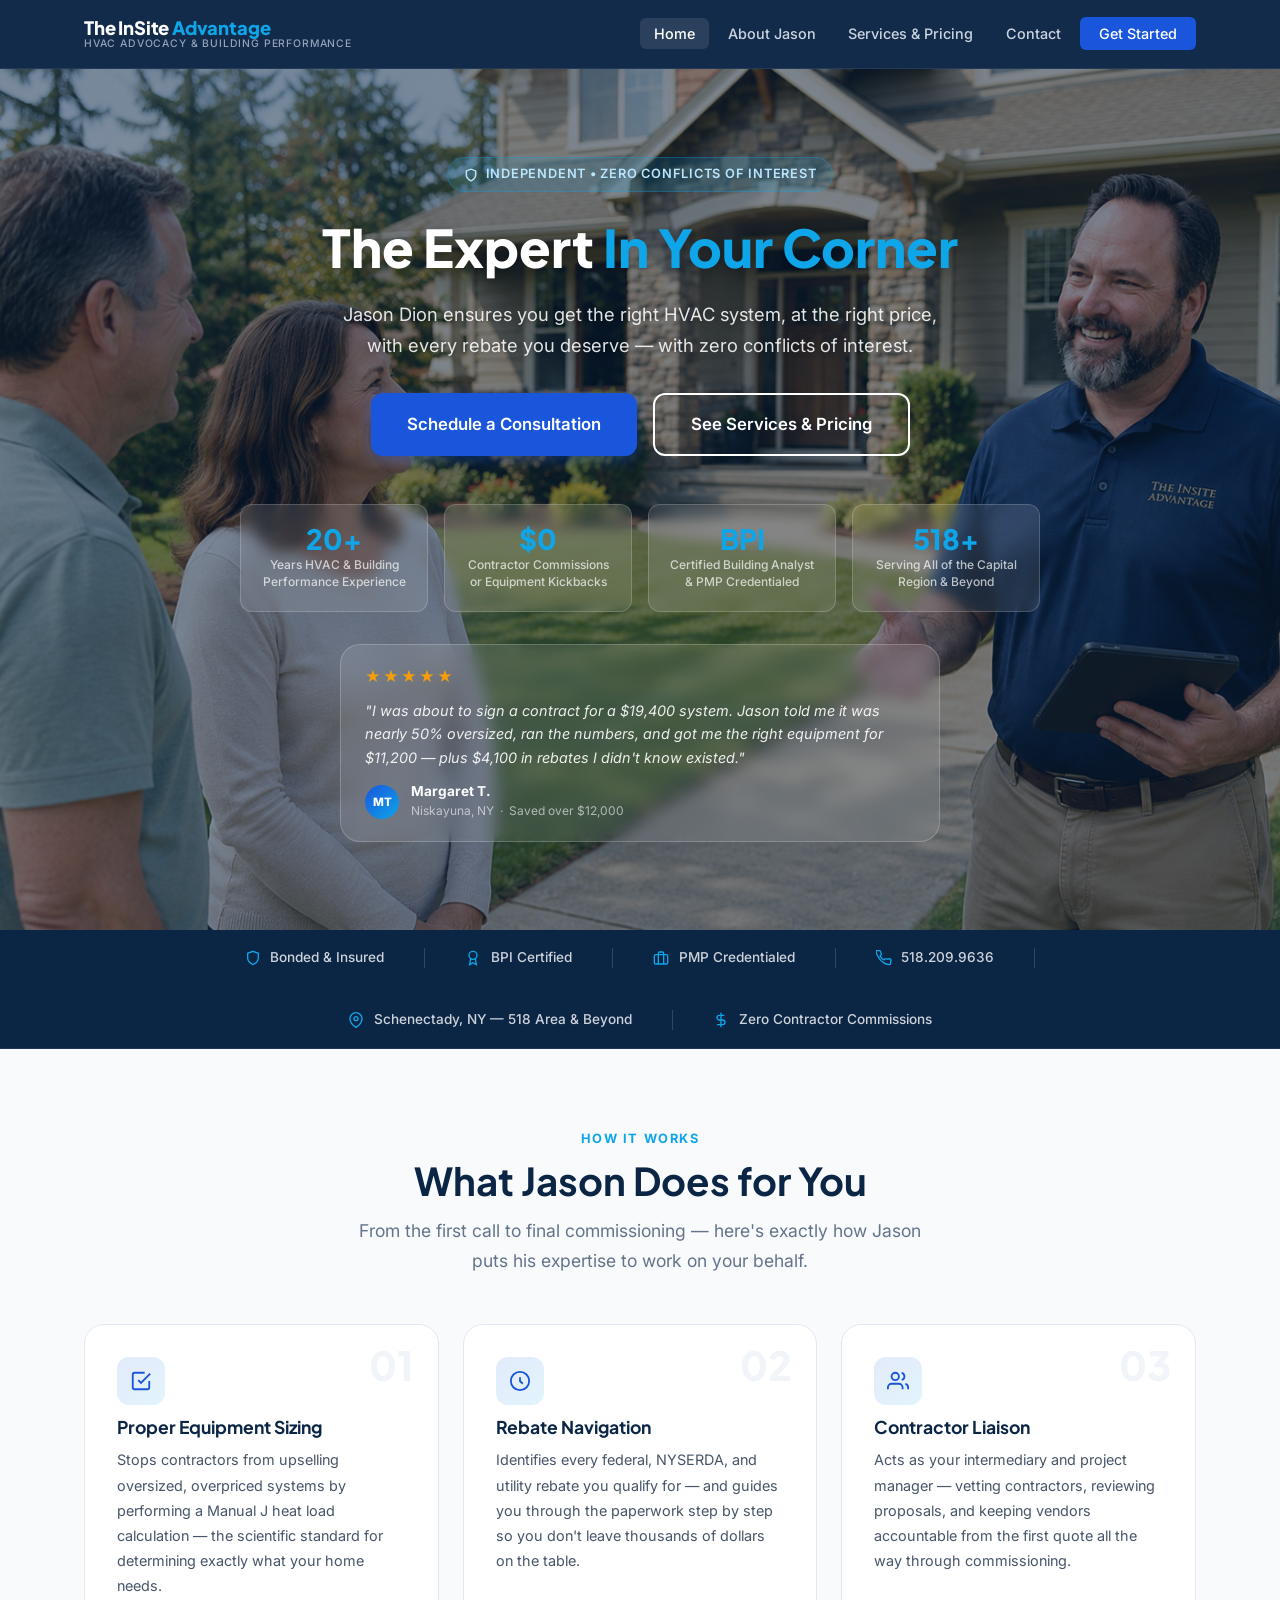
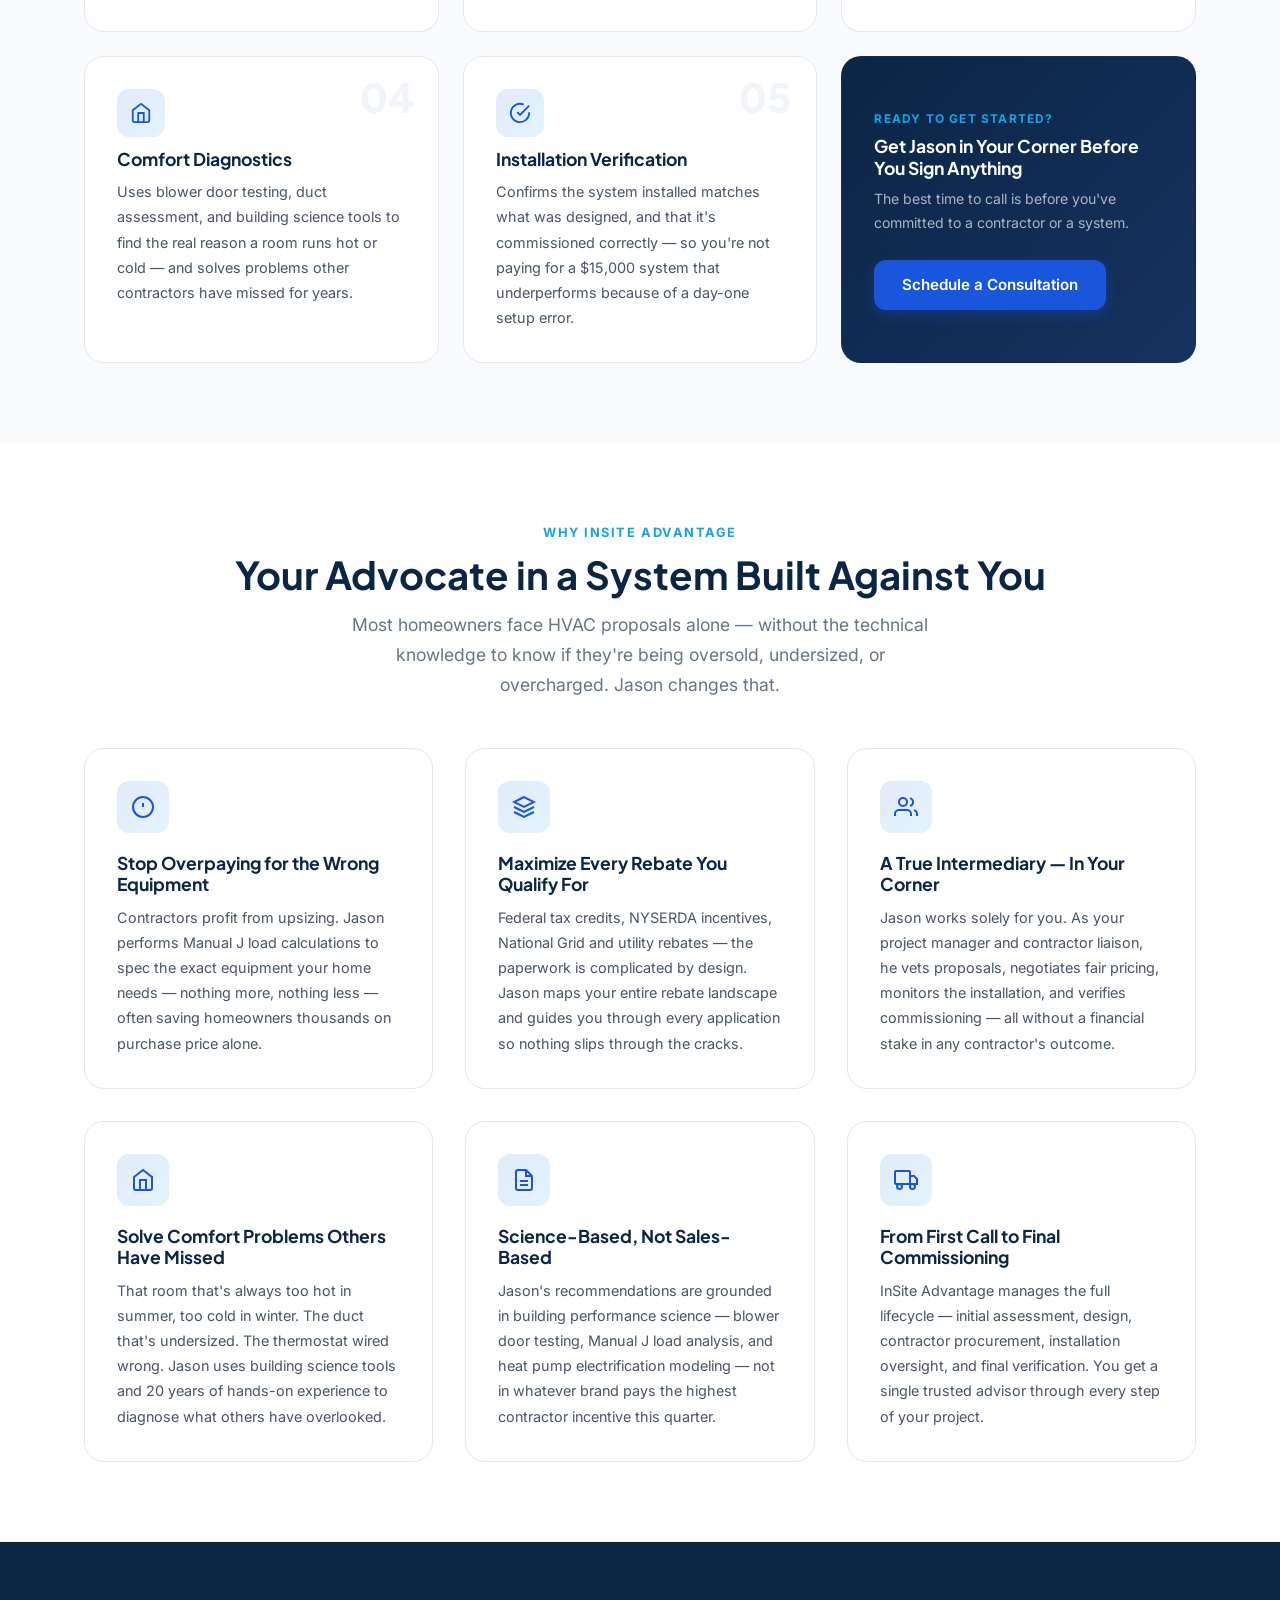
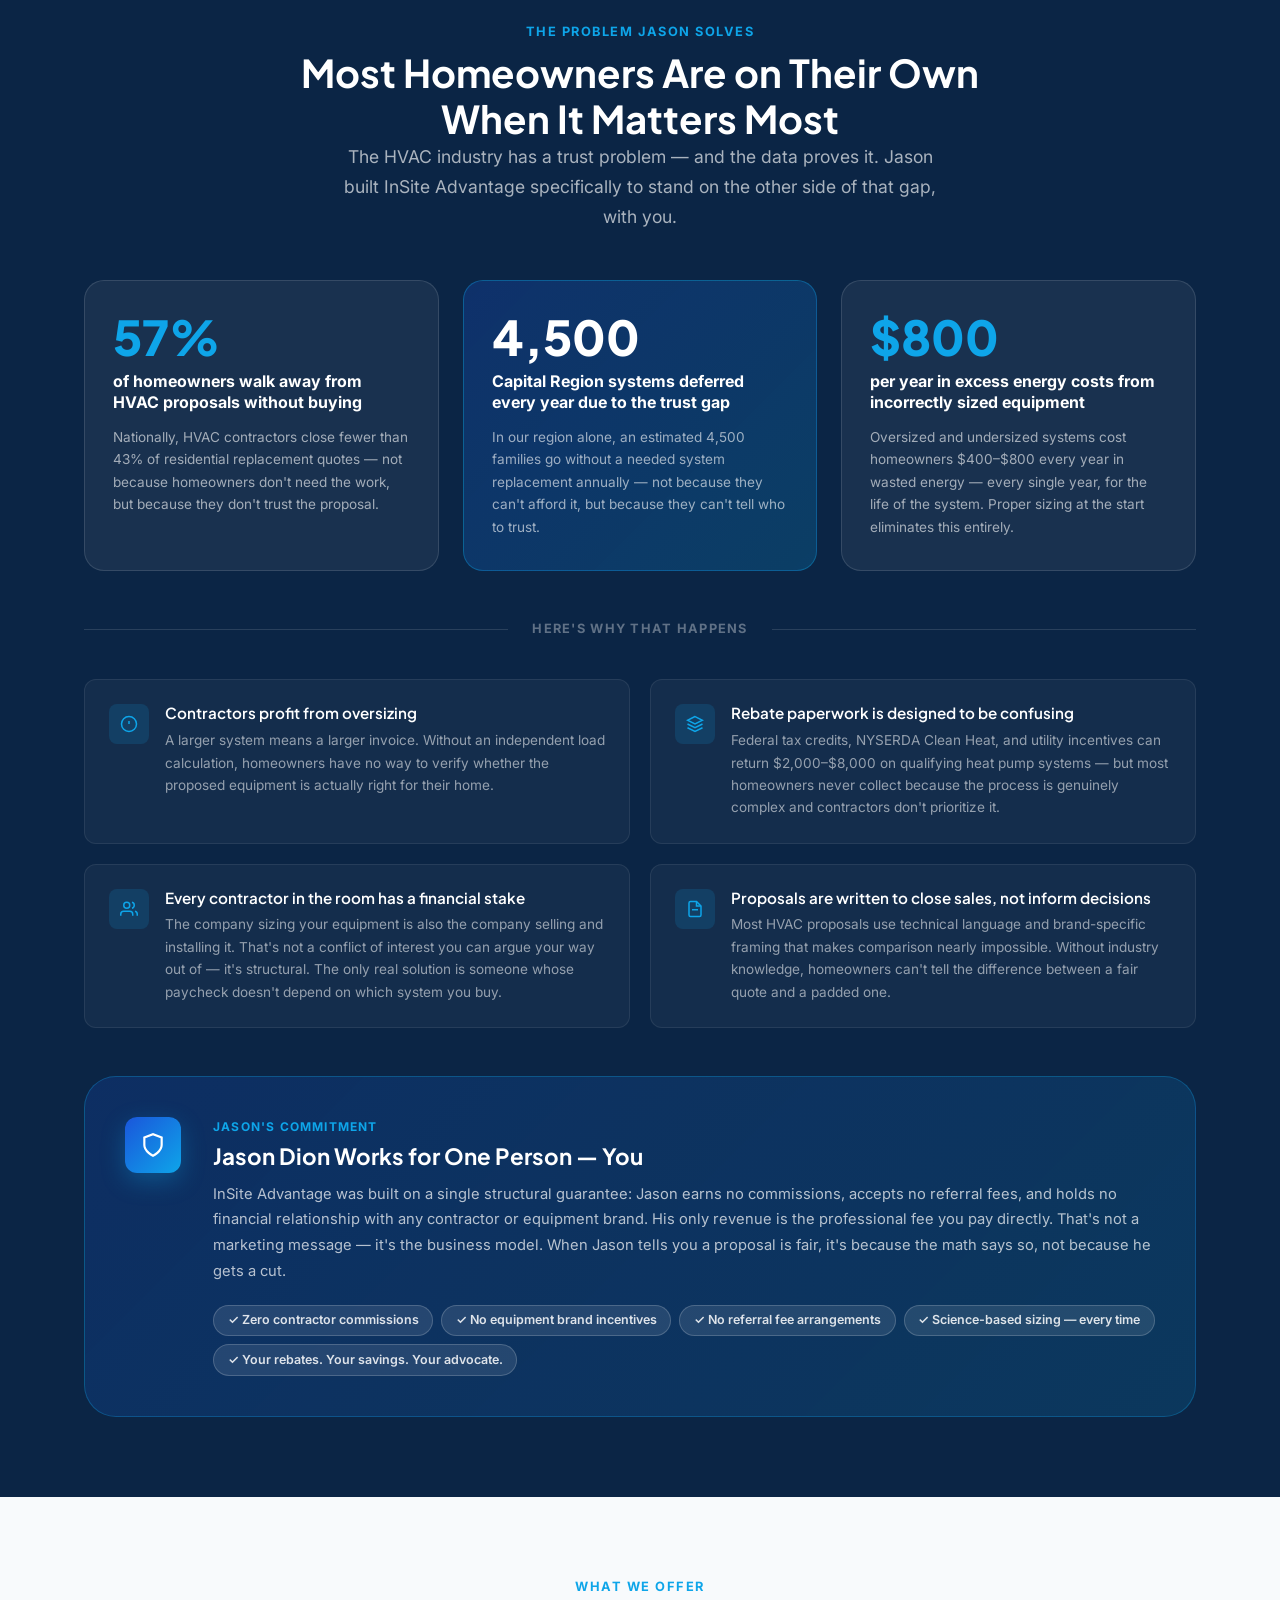
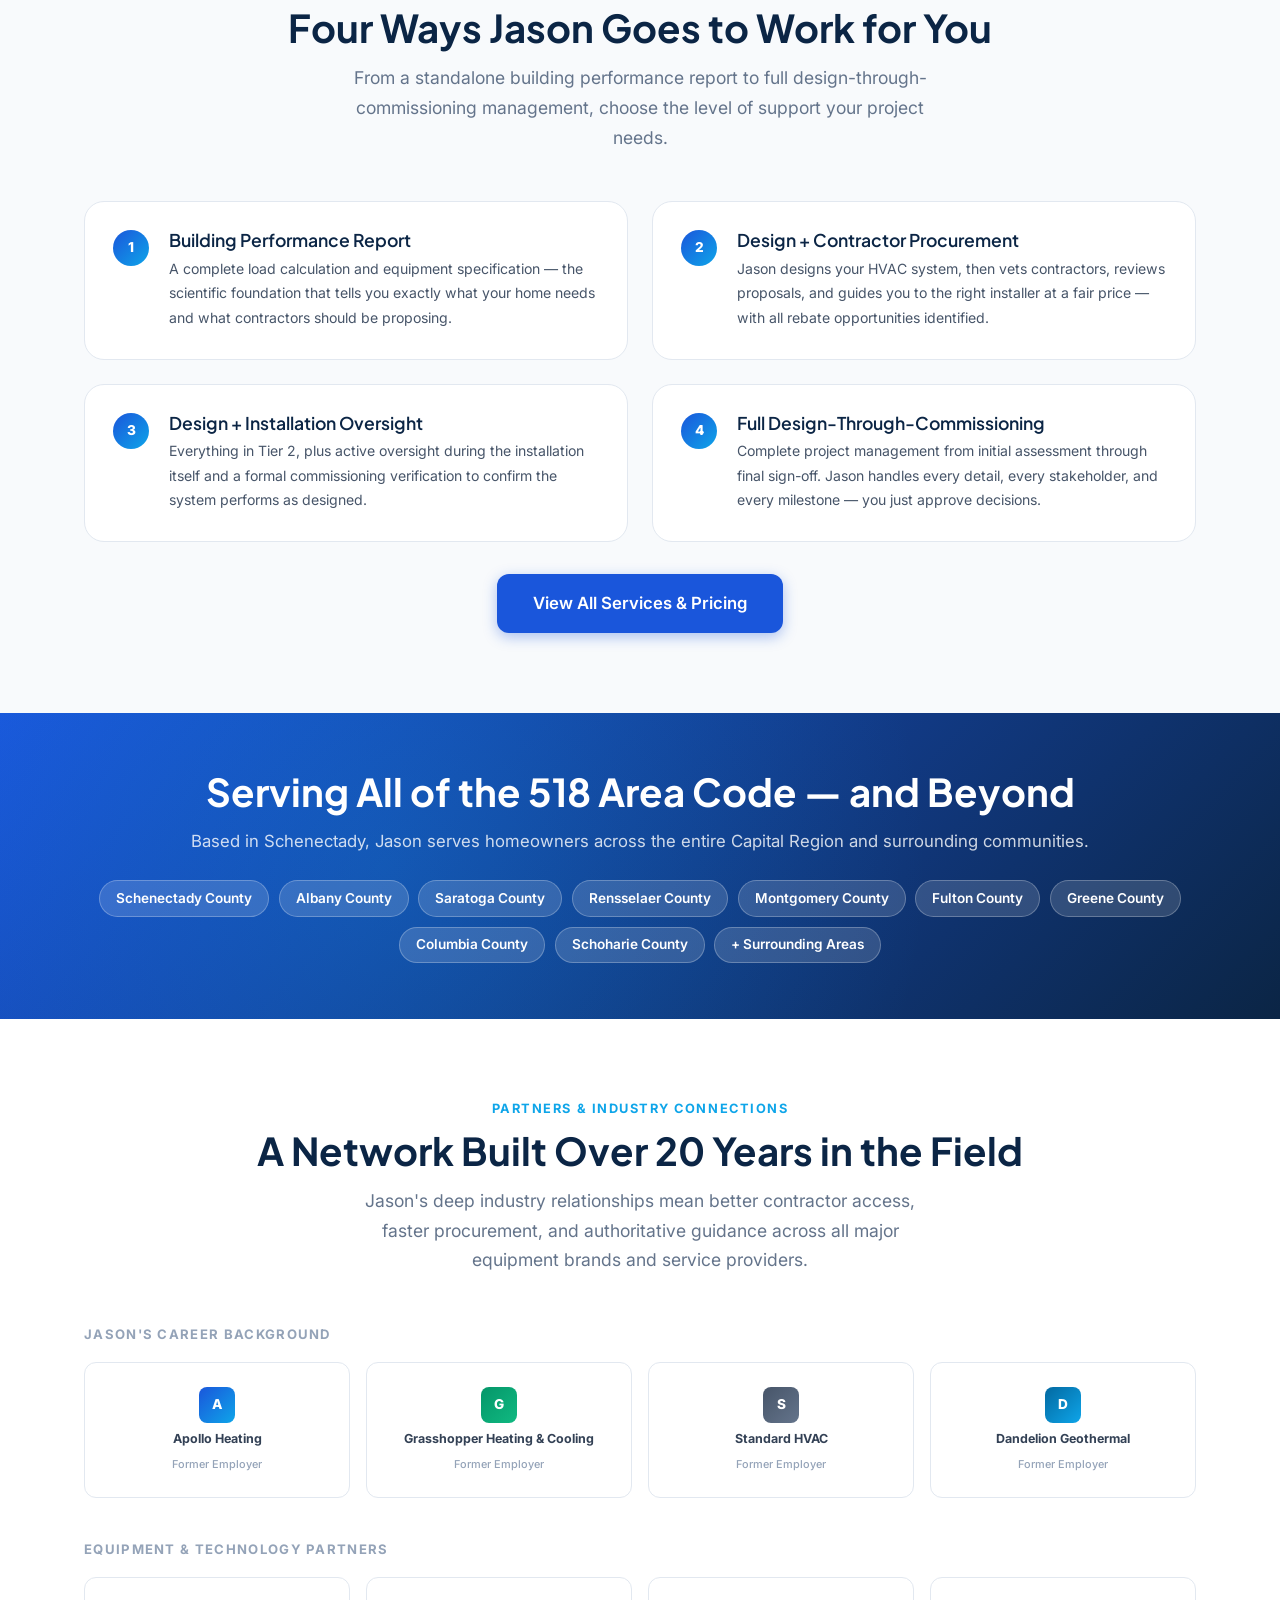
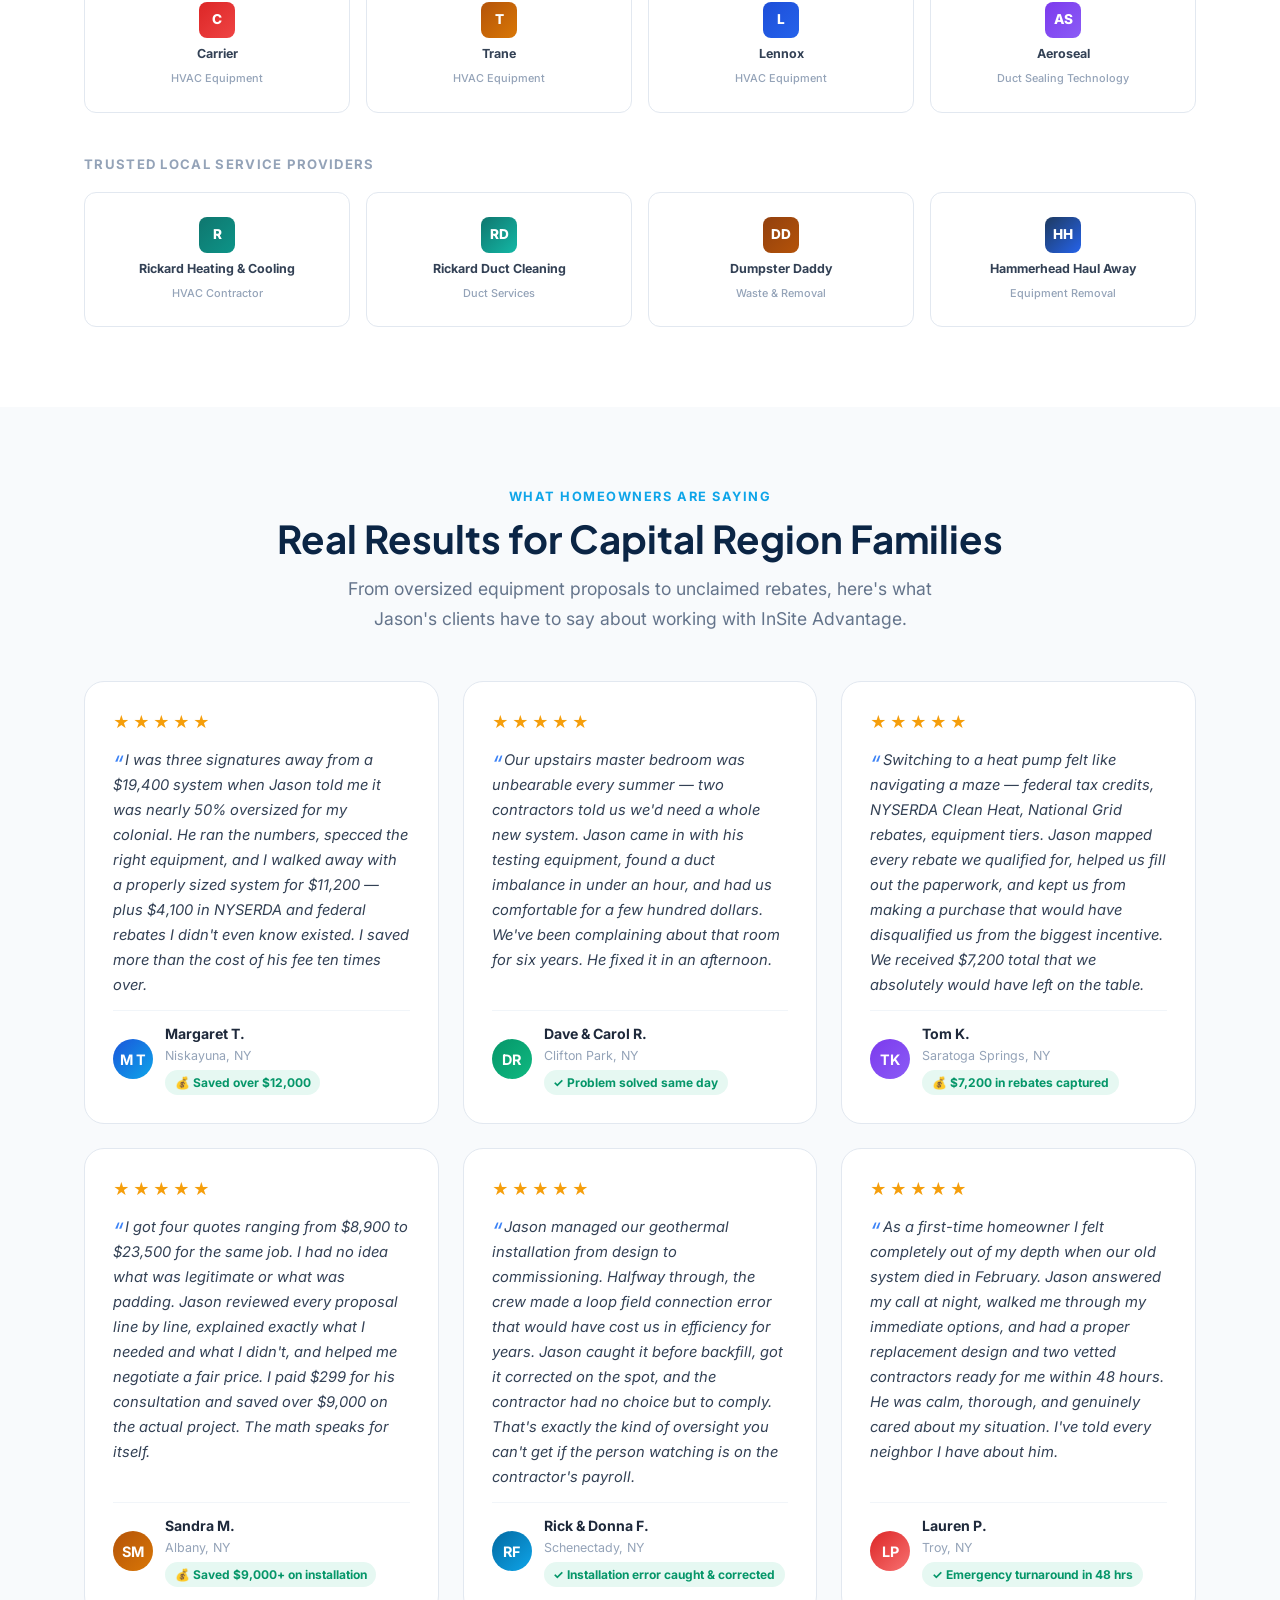
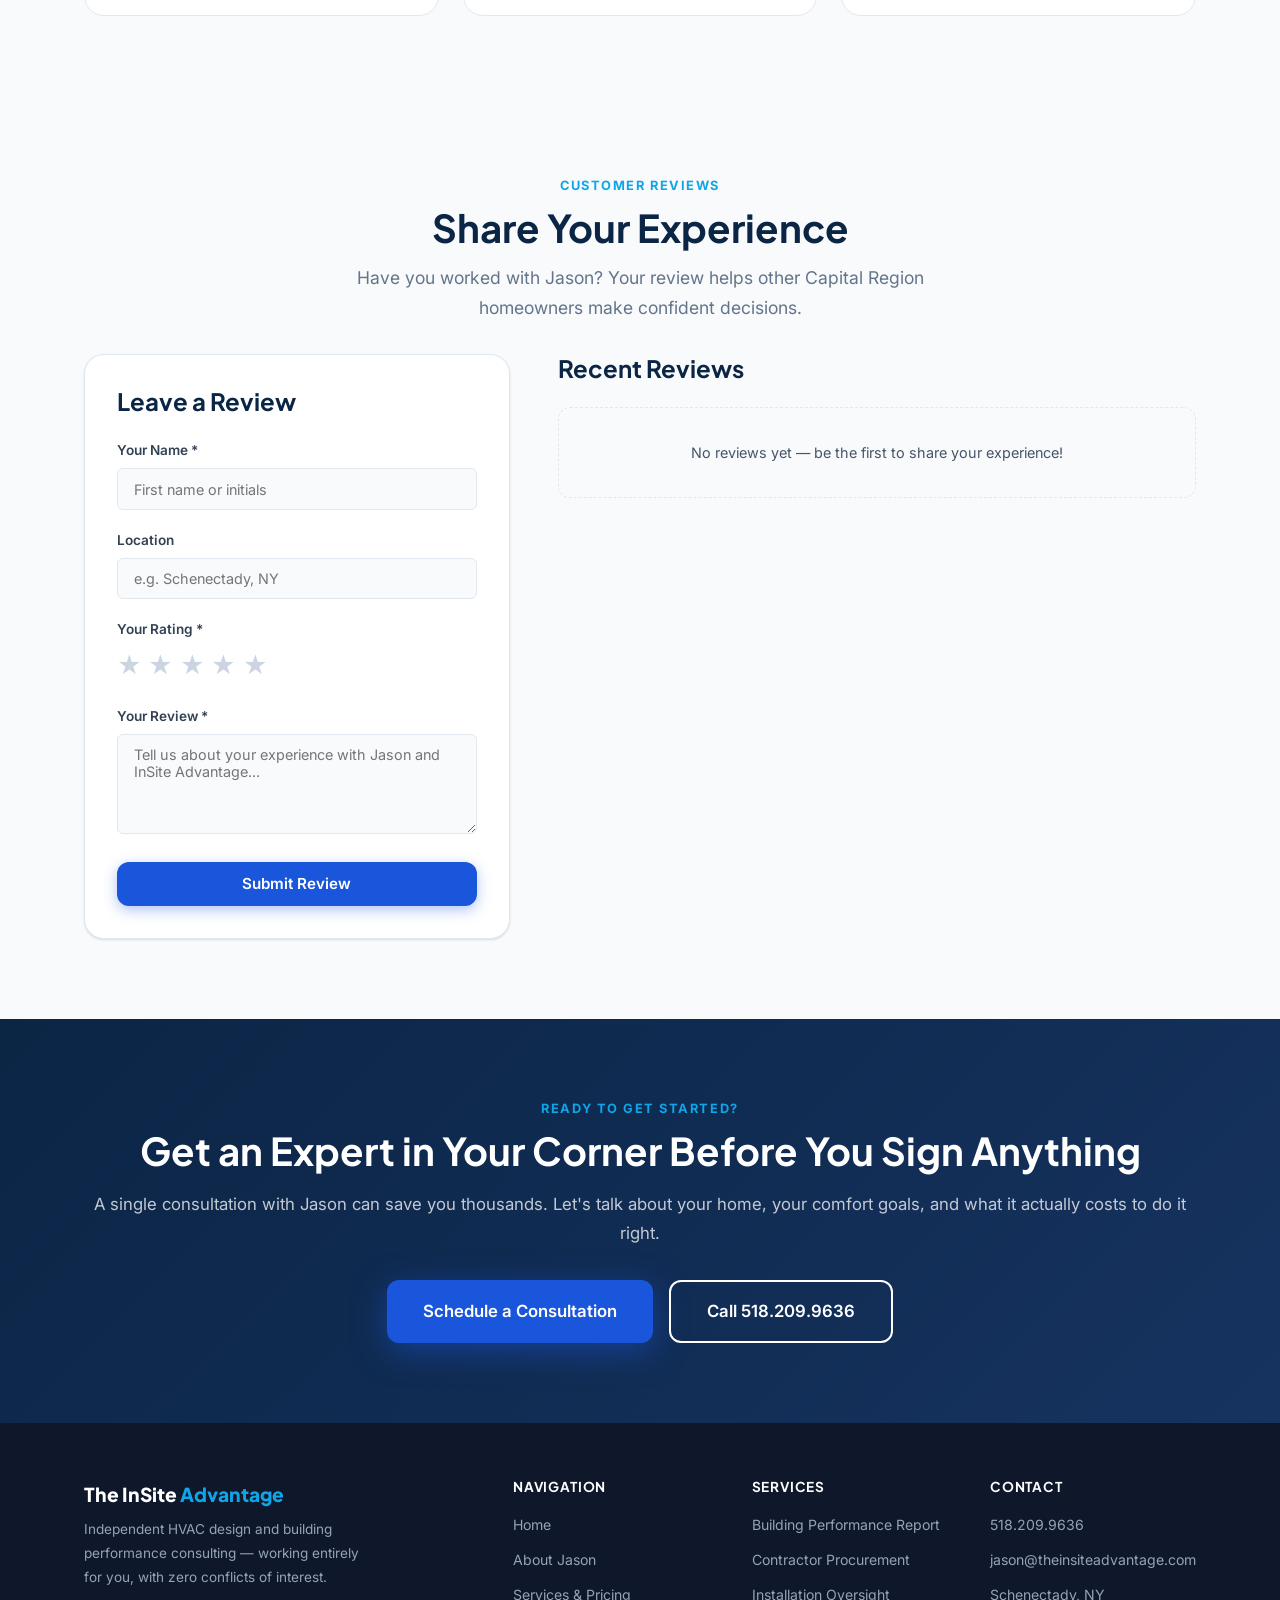
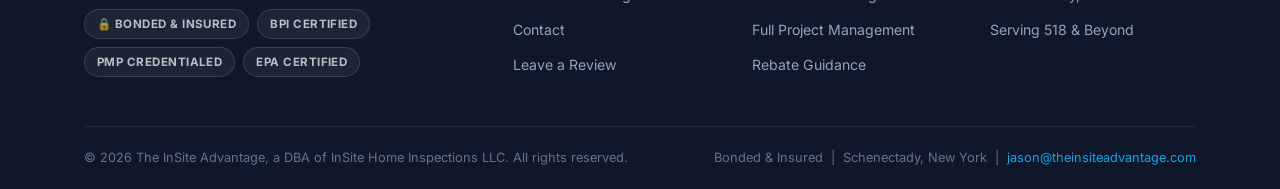
==== commit 036f3c63: "Shorten hero h1 and add testimonial card h1: "The Expert In Your Corner" — tighter and more direct. " ====
--- a/index.html
+++ b/index.html
@@ -47,8 +47,8 @@
         <svg viewBox="0 0 24 24" fill="none" stroke-width="2.5" style="width:14px;height:14px;stroke:currentColor"><path d="M12 22s8-4 8-10V5l-8-3-8 3v7c0 6 8 10 8 10z"/></svg>
         Independent • Zero Conflicts of Interest
       </div>
-      <h1>The HVAC Expert <span>Working for You</span> — Not the Contractor</h1>
-      <p class="hero__sub">Jason Dion is a BPI-certified building performance consultant who ensures you get the right system, at the right price, with every rebate you deserve — before, during, and after installation.</p>
+      <h1>The Expert <span>In Your Corner</span></h1>
+      <p class="hero__sub">Jason Dion ensures you get the right HVAC system, at the right price, with every rebate you deserve — with zero conflicts of interest.</p>
       <div class="hero__actions">
         <a href="contact.html" class="btn btn-primary btn-lg">Schedule a Consultation</a>
         <a href="services.html" class="btn btn-outline btn-lg">See Services &amp; Pricing</a>
@@ -69,6 +69,18 @@
         <div class="hero__stat">
           <div class="hero__stat-num">518+</div>
           <div class="hero__stat-label">Serving All of the Capital Region &amp; Beyond</div>
+        </div>
+      </div>
+      <!-- Testimonial -->
+      <div class="hero__testimonial">
+        <div class="hero__testimonial-stars">★★★★★</div>
+        <blockquote class="hero__testimonial-quote">"I was about to sign a contract for a $19,400 system. Jason told me it was nearly 50% oversized, ran the numbers, and got me the right equipment for $11,200 — plus $4,100 in rebates I didn't know existed."</blockquote>
+        <div class="hero__testimonial-author">
+          <div class="hero__testimonial-avatar">MT</div>
+          <div>
+            <div class="hero__testimonial-name">Margaret T.</div>
+            <div class="hero__testimonial-loc">Niskayuna, NY &nbsp;·&nbsp; Saved over $12,000</div>
+          </div>
         </div>
       </div>
     </div>
--- a/css/style.css
+++ b/css/style.css
@@ -374,6 +374,62 @@
 .hero__card-text { font-size: .88rem; color: rgba(255,255,255,.75); line-height: 1.5; }
 .hero__card-text strong { color: var(--white); }
 
+/* ---------- Hero Testimonial ---------- */
+.hero__testimonial {
+  margin-top: 2rem;
+  padding: 1.25rem 1.5rem;
+  background: rgba(255,255,255,.1);
+  border: 1px solid rgba(255,255,255,.2);
+  border-radius: var(--radius-lg);
+  backdrop-filter: blur(8px);
+  text-align: left;
+  max-width: 600px;
+  margin-left: auto;
+  margin-right: auto;
+}
+.hero__testimonial-stars {
+  color: var(--gold);
+  font-size: .95rem;
+  letter-spacing: 2px;
+  margin-bottom: .6rem;
+}
+.hero__testimonial-quote {
+  font-size: .9rem;
+  color: rgba(255,255,255,.9);
+  line-height: 1.65;
+  font-style: italic;
+  margin-bottom: .85rem;
+}
+.hero__testimonial-author {
+  display: flex;
+  align-items: center;
+  gap: .75rem;
+}
+.hero__testimonial-avatar {
+  width: 34px;
+  height: 34px;
+  border-radius: 50%;
+  background: linear-gradient(135deg, var(--blue), var(--teal));
+  display: flex;
+  align-items: center;
+  justify-content: center;
+  font-size: .72rem;
+  font-weight: 800;
+  color: var(--white);
+  flex-shrink: 0;
+}
+.hero__testimonial-name {
+  font-size: .85rem;
+  font-weight: 700;
+  color: var(--white);
+  line-height: 1.2;
+}
+.hero__testimonial-loc {
+  font-size: .75rem;
+  color: rgba(255,255,255,.6);
+  margin-top: .1rem;
+}
+
 /* ---------- Jason Does Section ---------- */
 .jason-does-grid {
   display: grid;
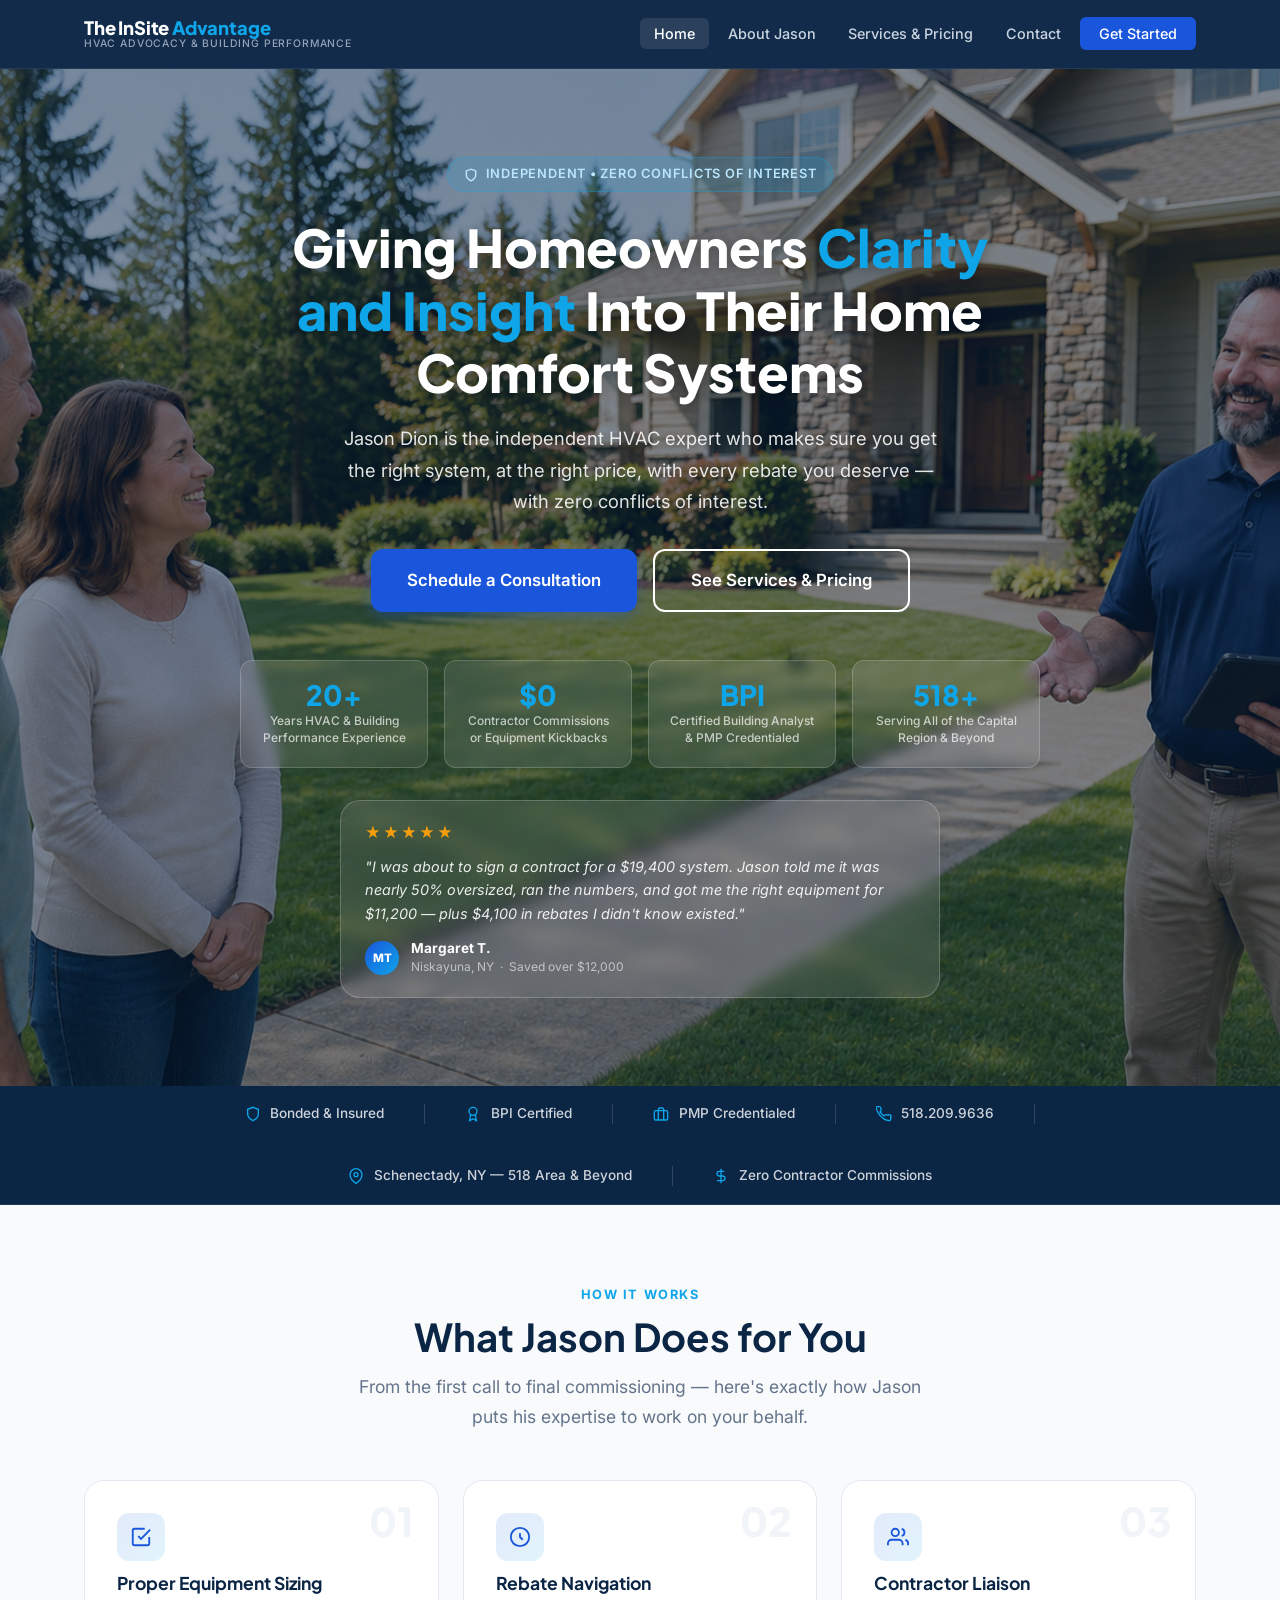
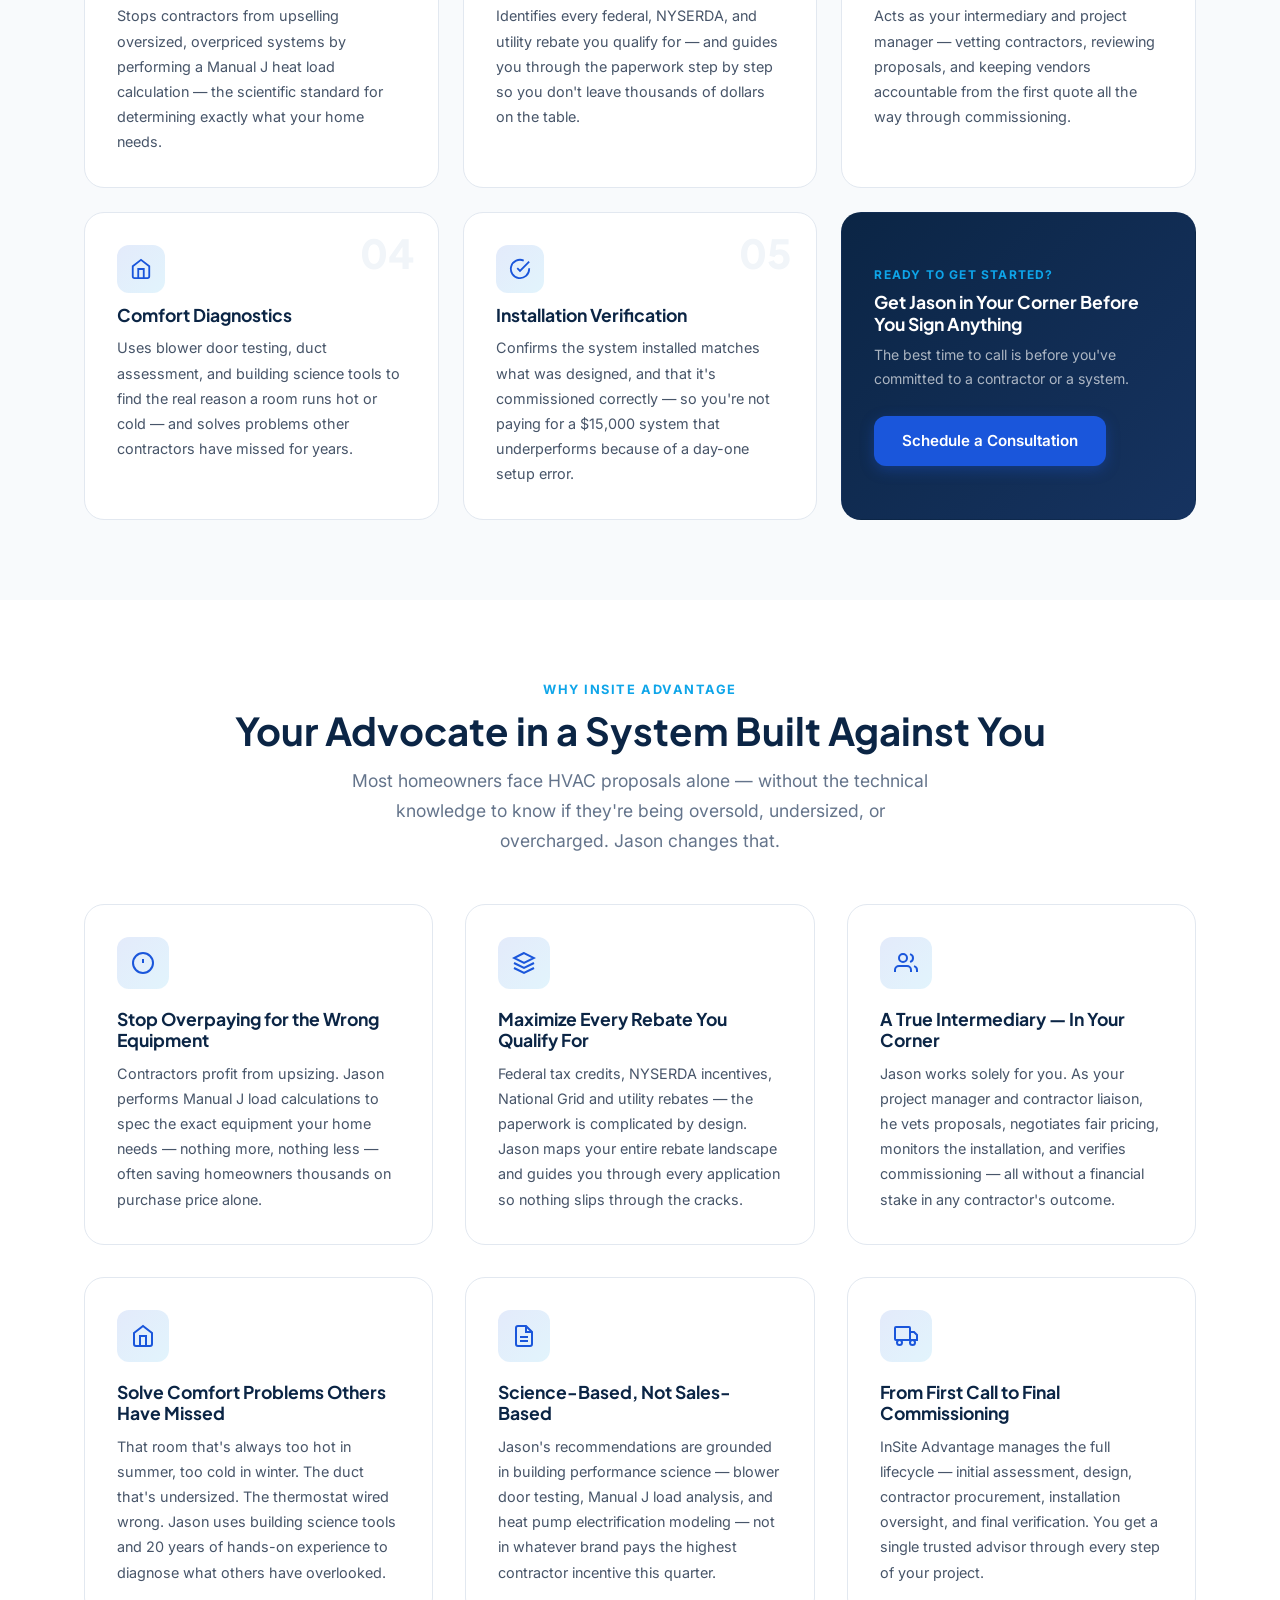
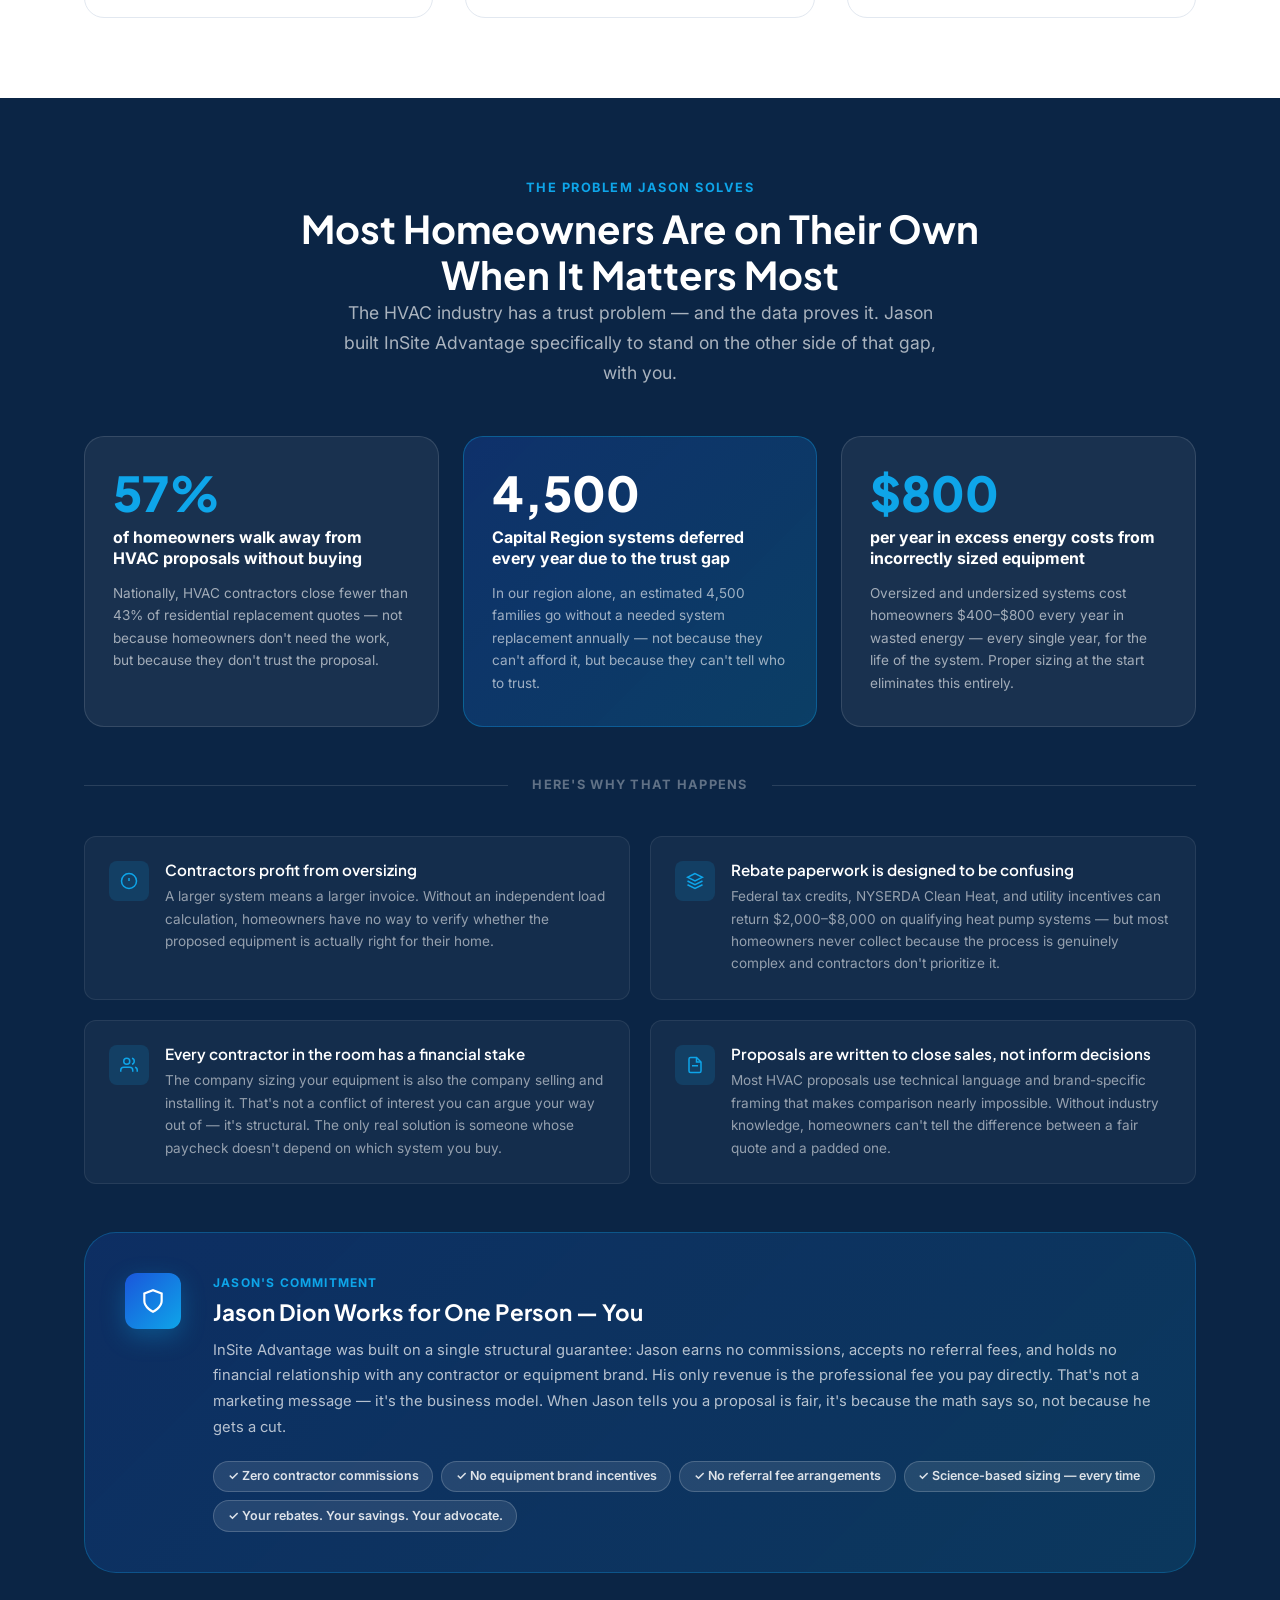
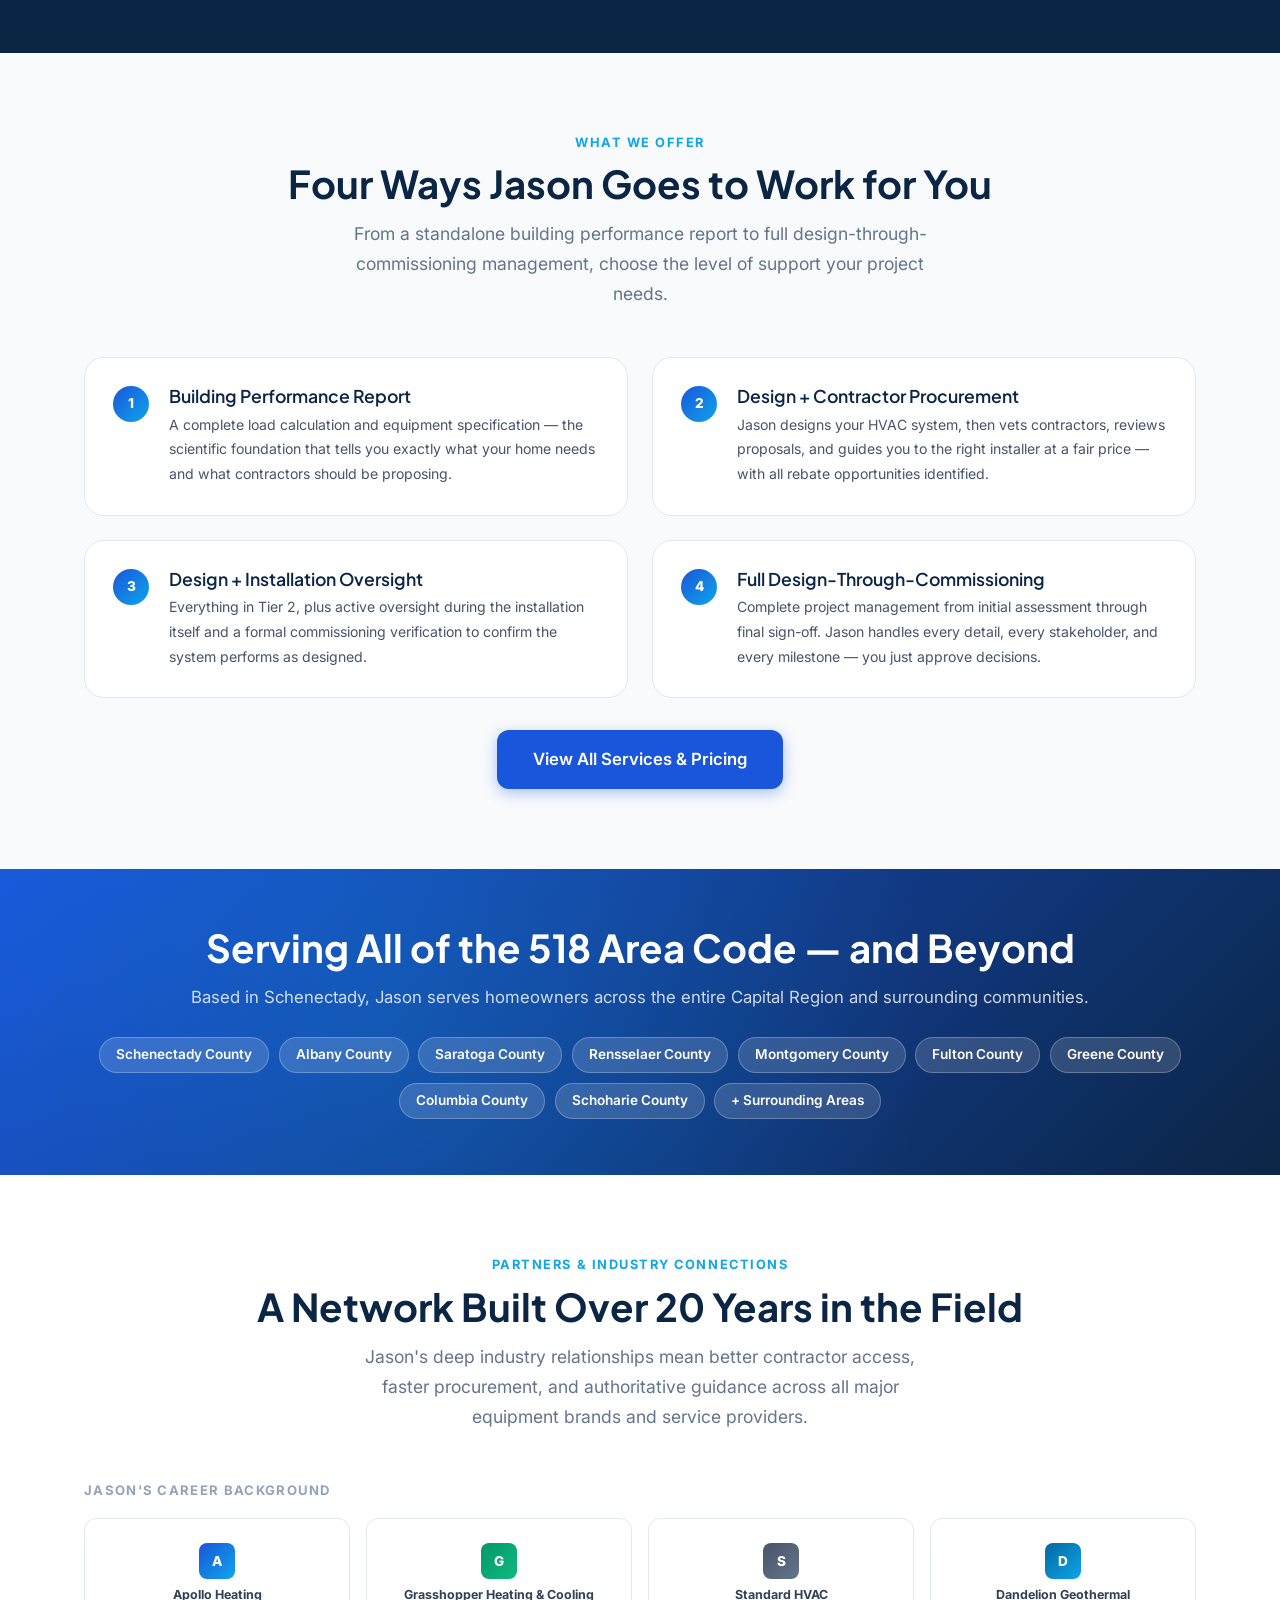
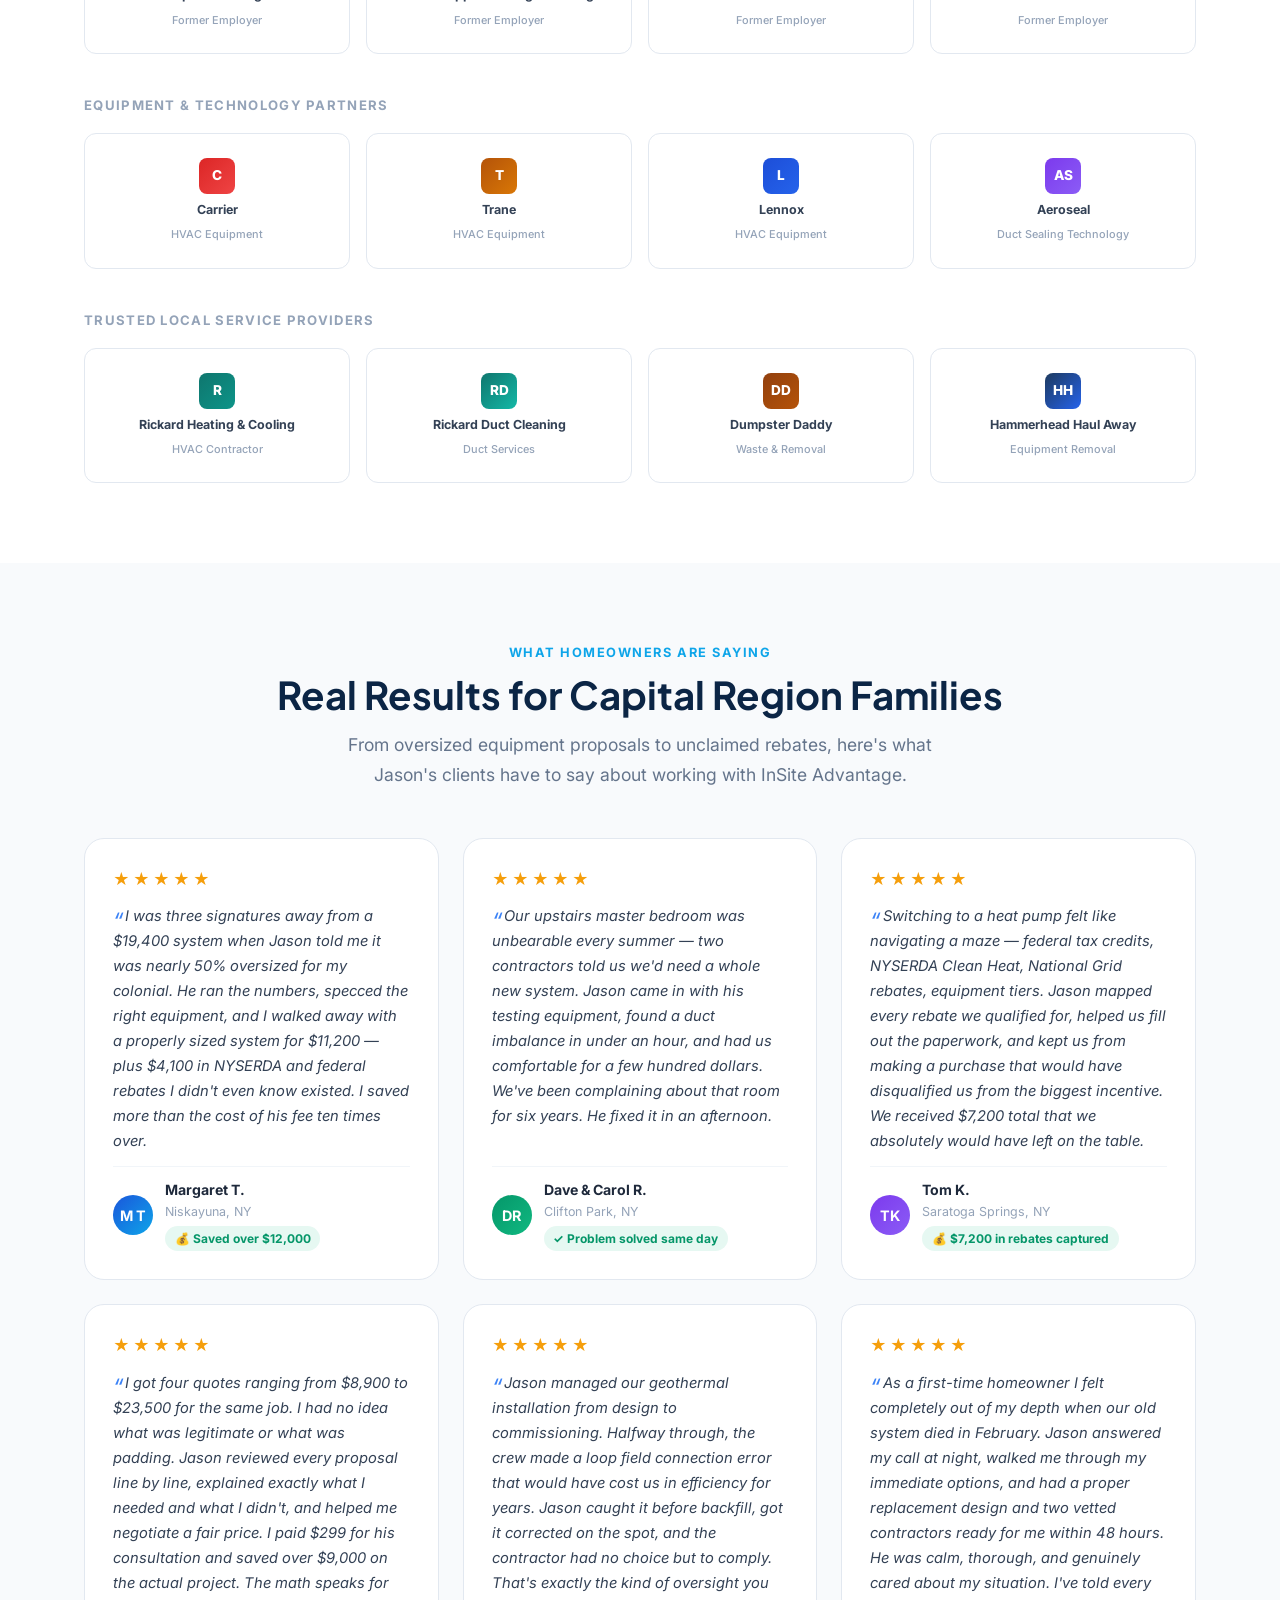
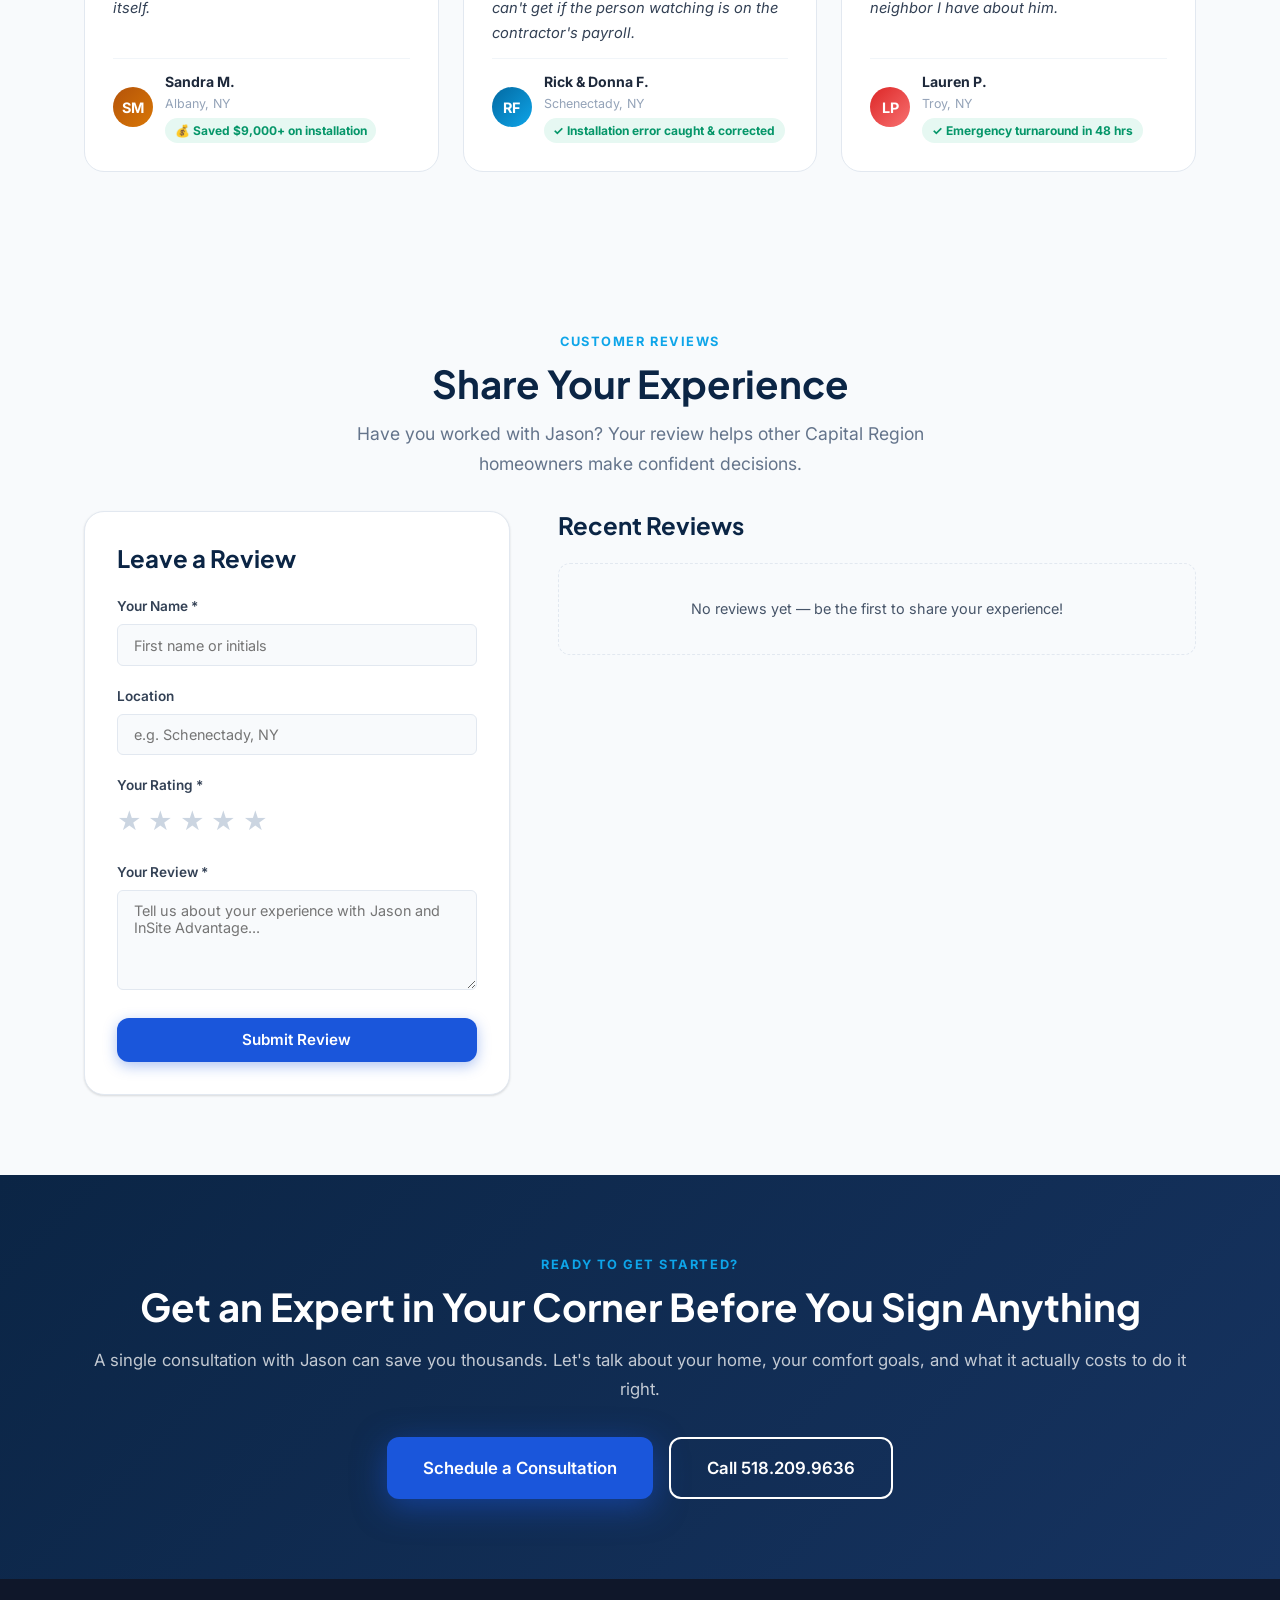
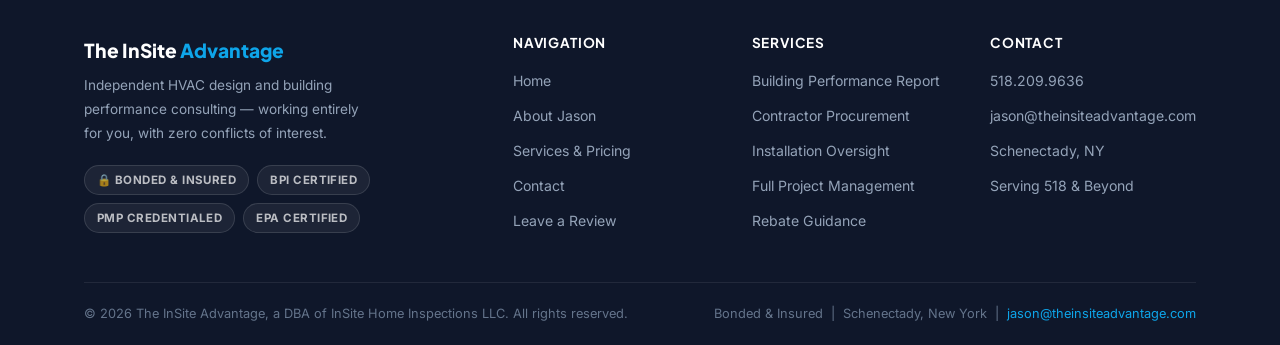
==== commit cecf14f7: "Update hero h1 and desktop image h1: "Giving Homeowners Clarity and Insight Into Their Home Comfort " ====
--- a/index.html
+++ b/index.html
@@ -47,8 +47,8 @@
         <svg viewBox="0 0 24 24" fill="none" stroke-width="2.5" style="width:14px;height:14px;stroke:currentColor"><path d="M12 22s8-4 8-10V5l-8-3-8 3v7c0 6 8 10 8 10z"/></svg>
         Independent • Zero Conflicts of Interest
       </div>
-      <h1>The Expert <span>In Your Corner</span></h1>
-      <p class="hero__sub">Jason Dion ensures you get the right HVAC system, at the right price, with every rebate you deserve — with zero conflicts of interest.</p>
+      <h1>Giving Homeowners <span>Clarity and Insight</span> Into Their Home Comfort Systems</h1>
+      <p class="hero__sub">Jason Dion is the independent HVAC expert who makes sure you get the right system, at the right price, with every rebate you deserve — with zero conflicts of interest.</p>
       <div class="hero__actions">
         <a href="contact.html" class="btn btn-primary btn-lg">Schedule a Consultation</a>
         <a href="services.html" class="btn btn-outline btn-lg">See Services &amp; Pricing</a>
--- a/css/style.css
+++ b/css/style.css
@@ -243,7 +243,7 @@
   width: 100%;
   height: 100%;
   object-fit: cover;
-  object-position: center 20%;
+  object-position: center 25%;
   display: block;
 }
 
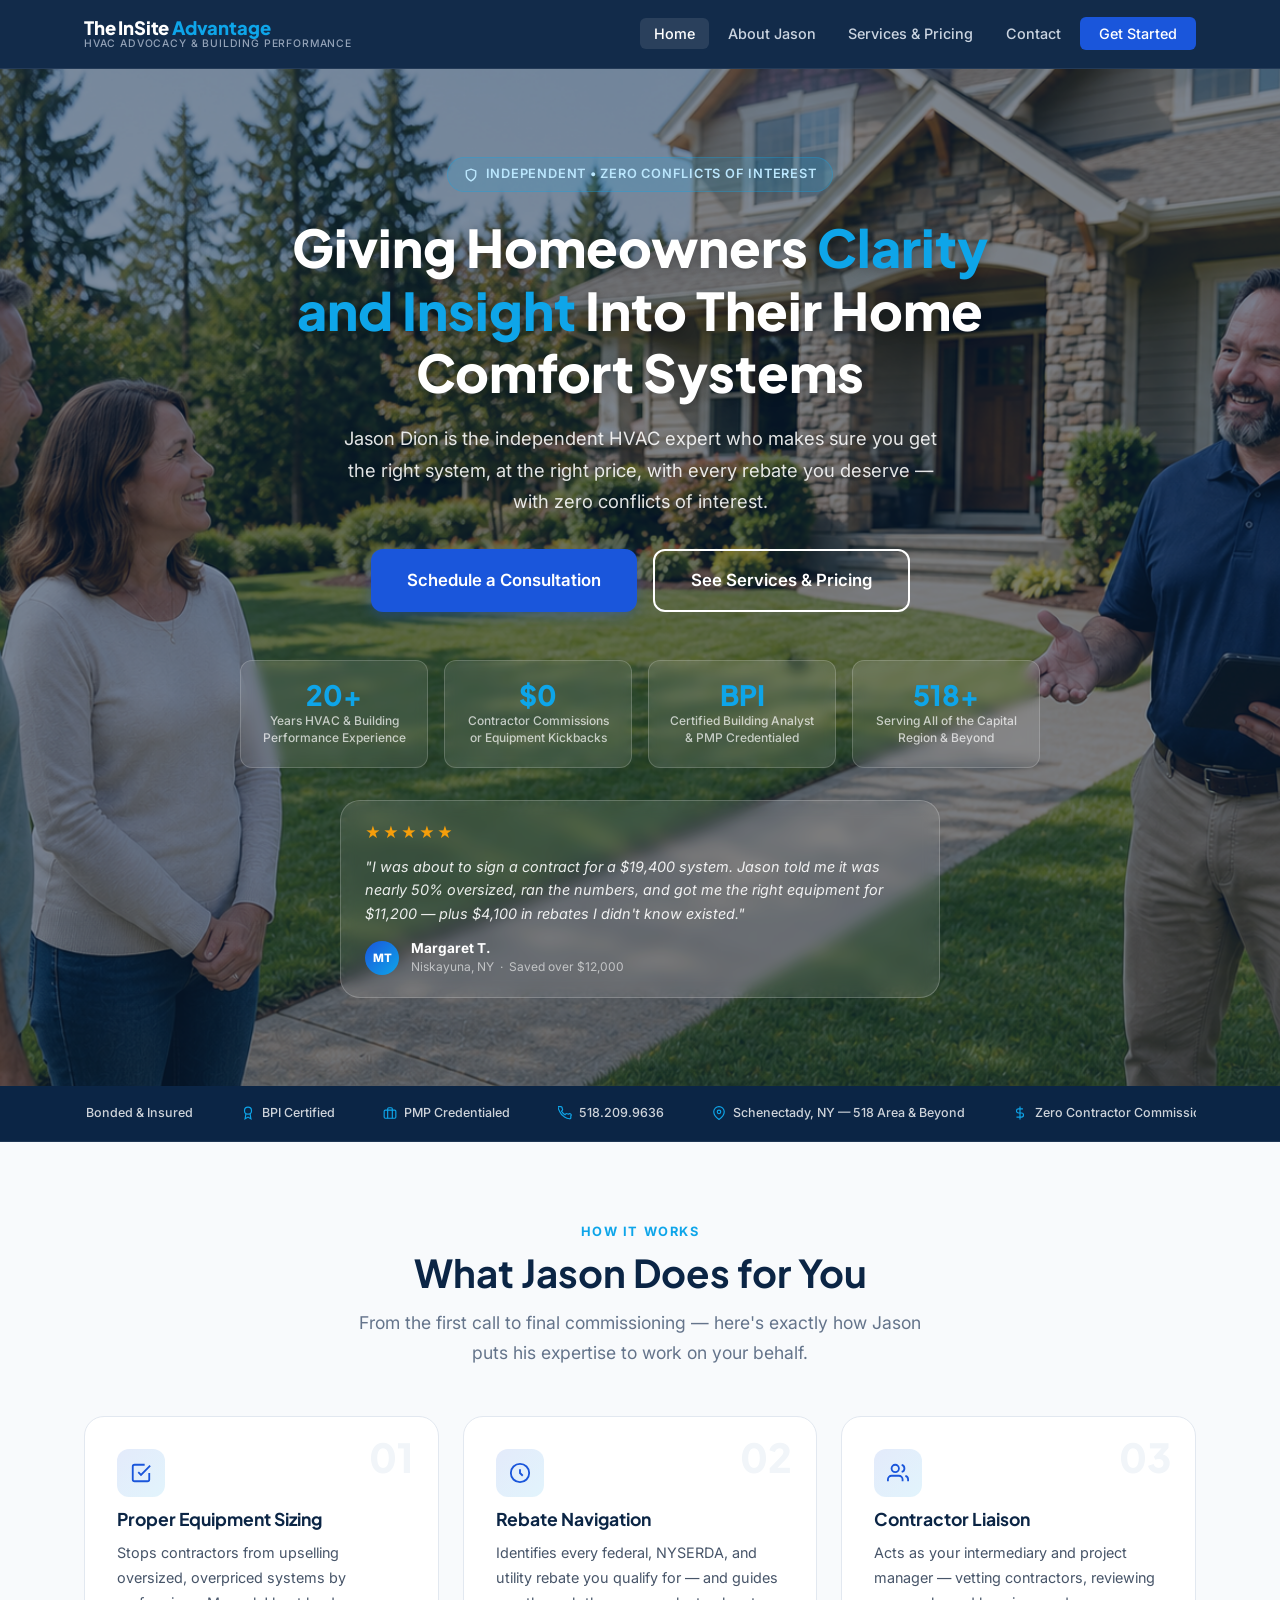
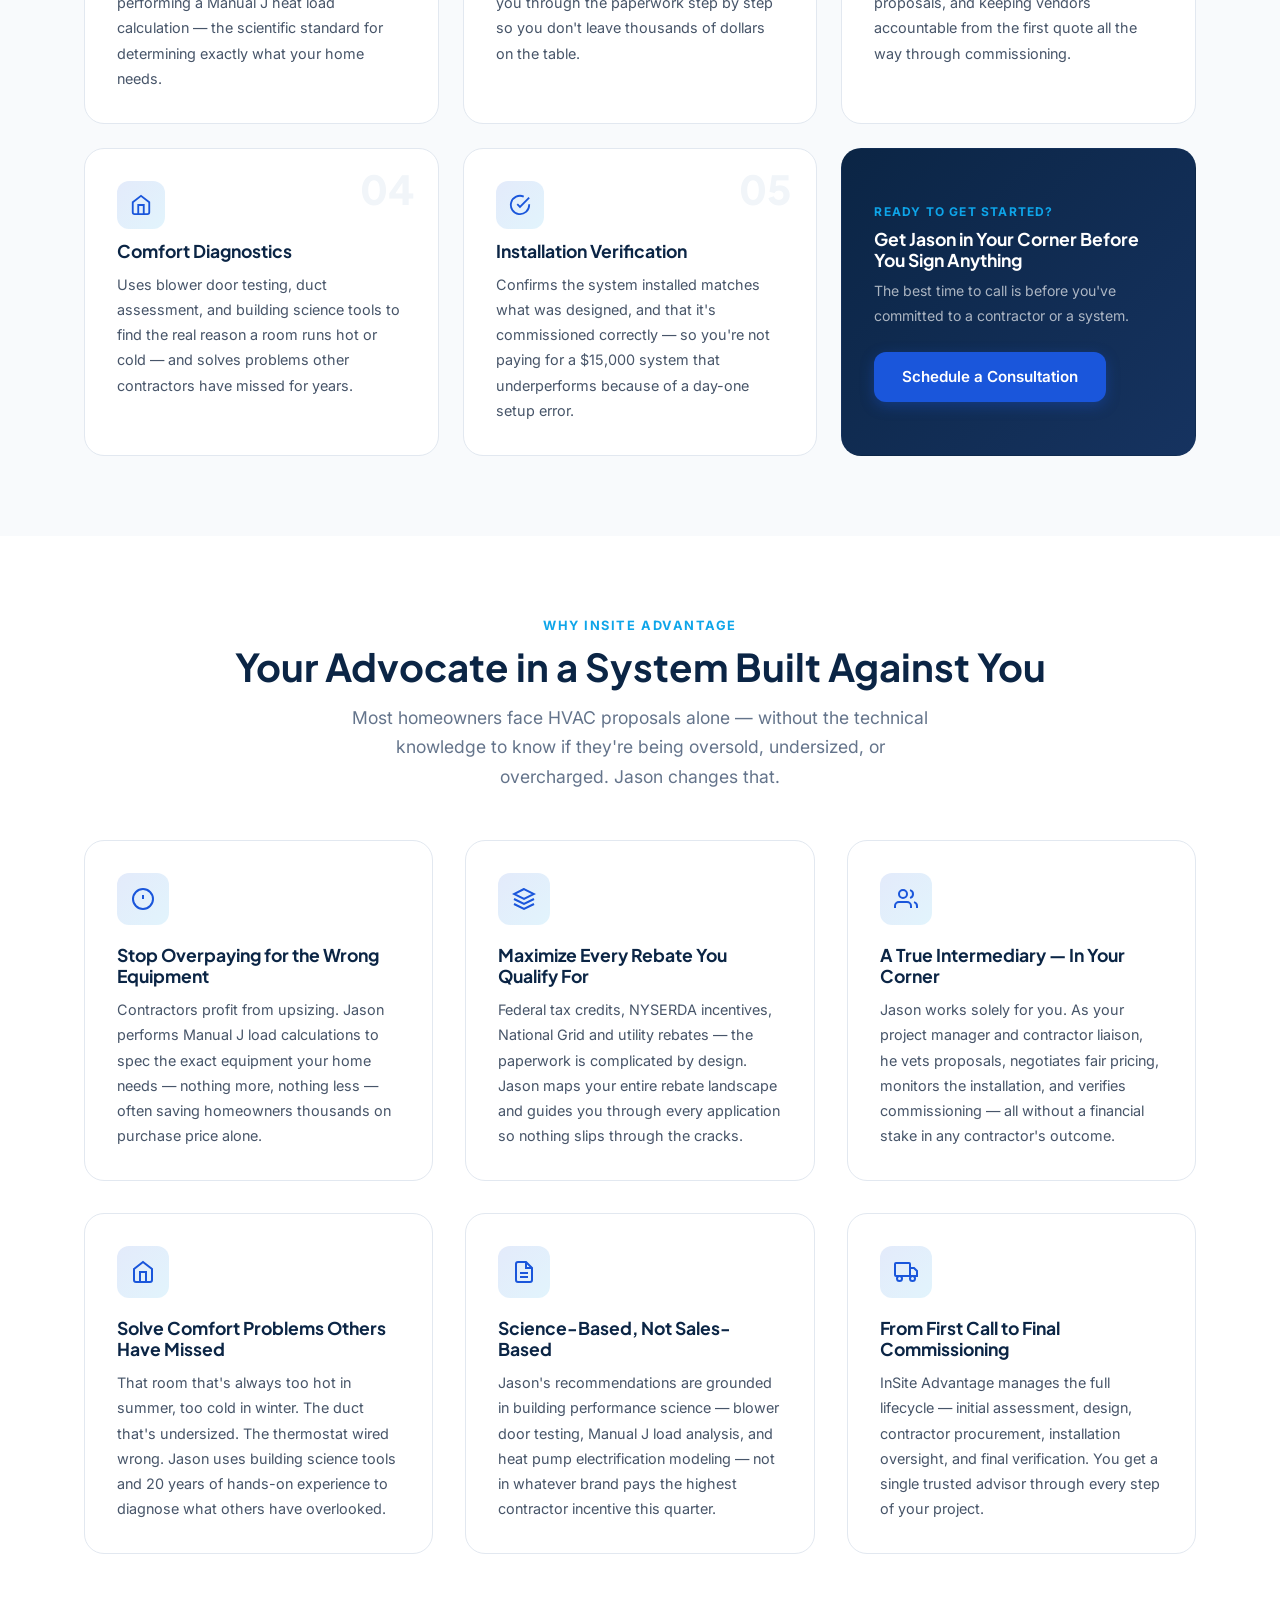
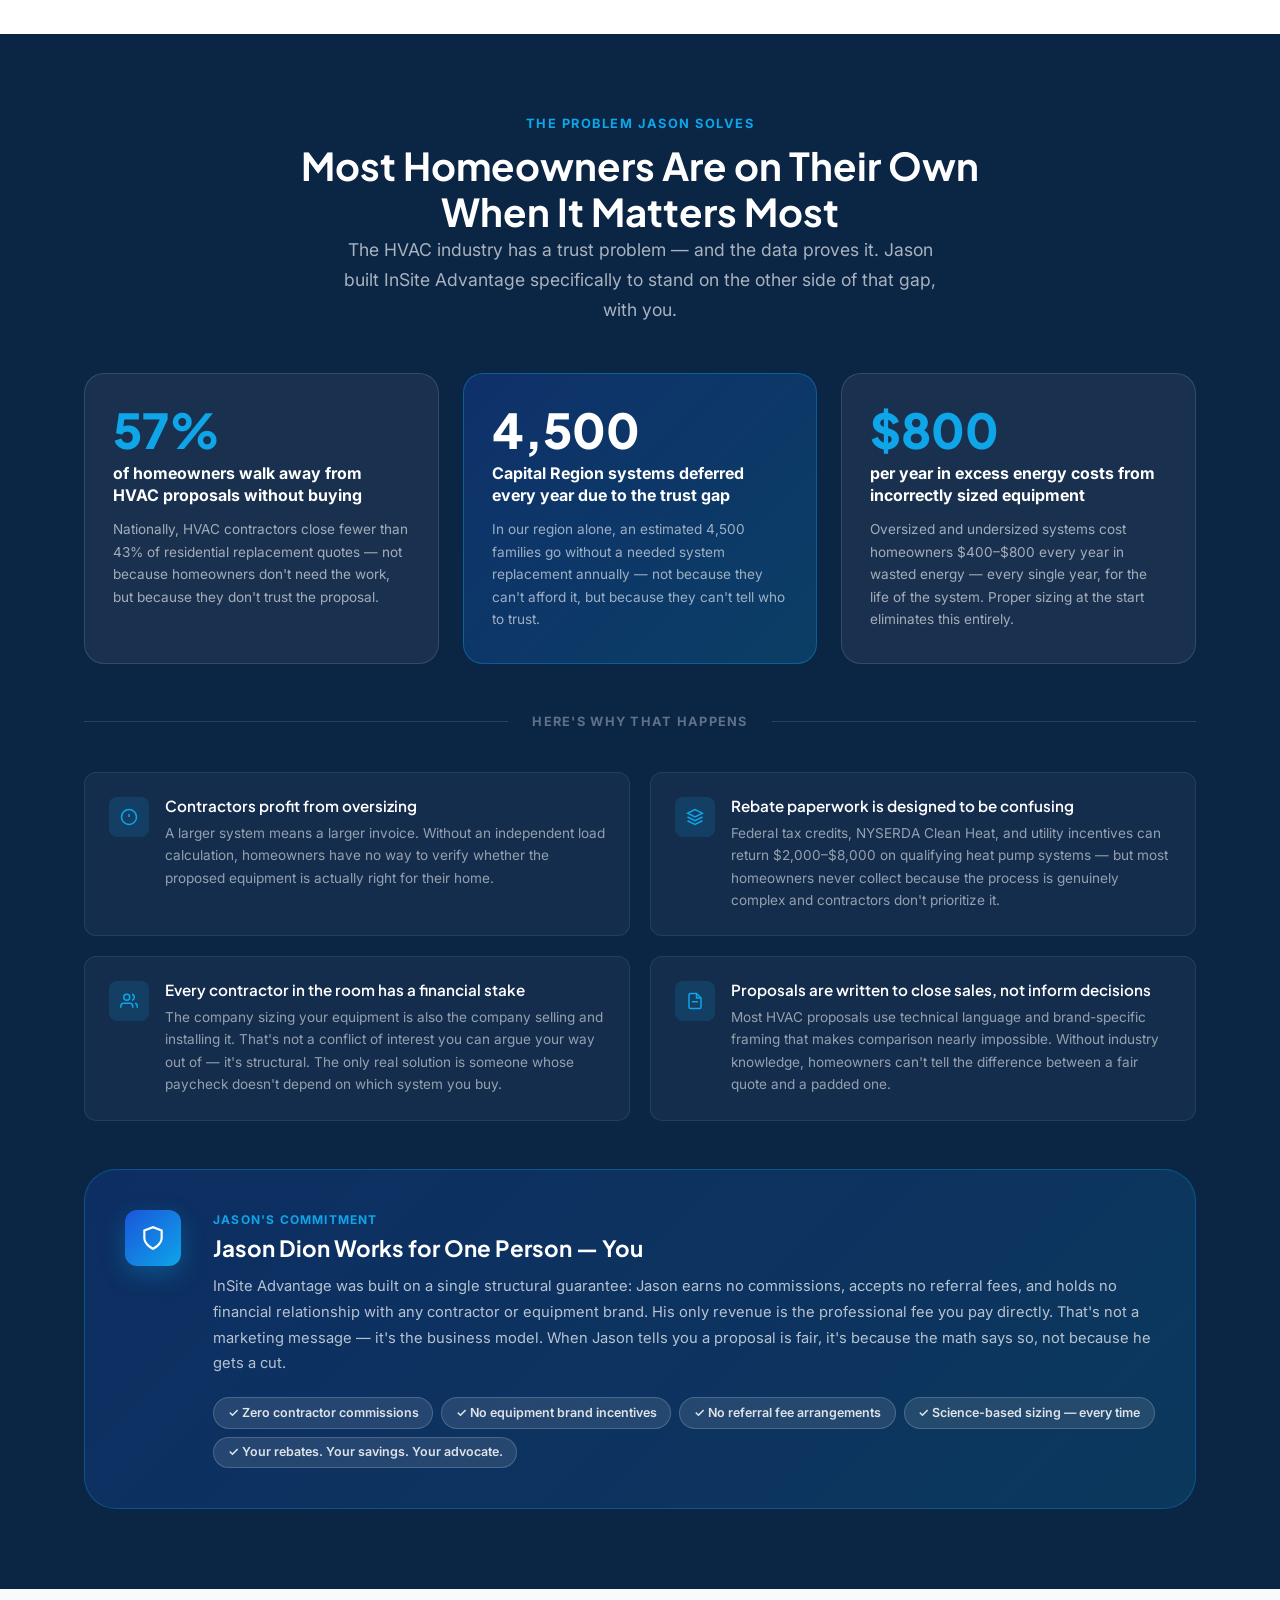
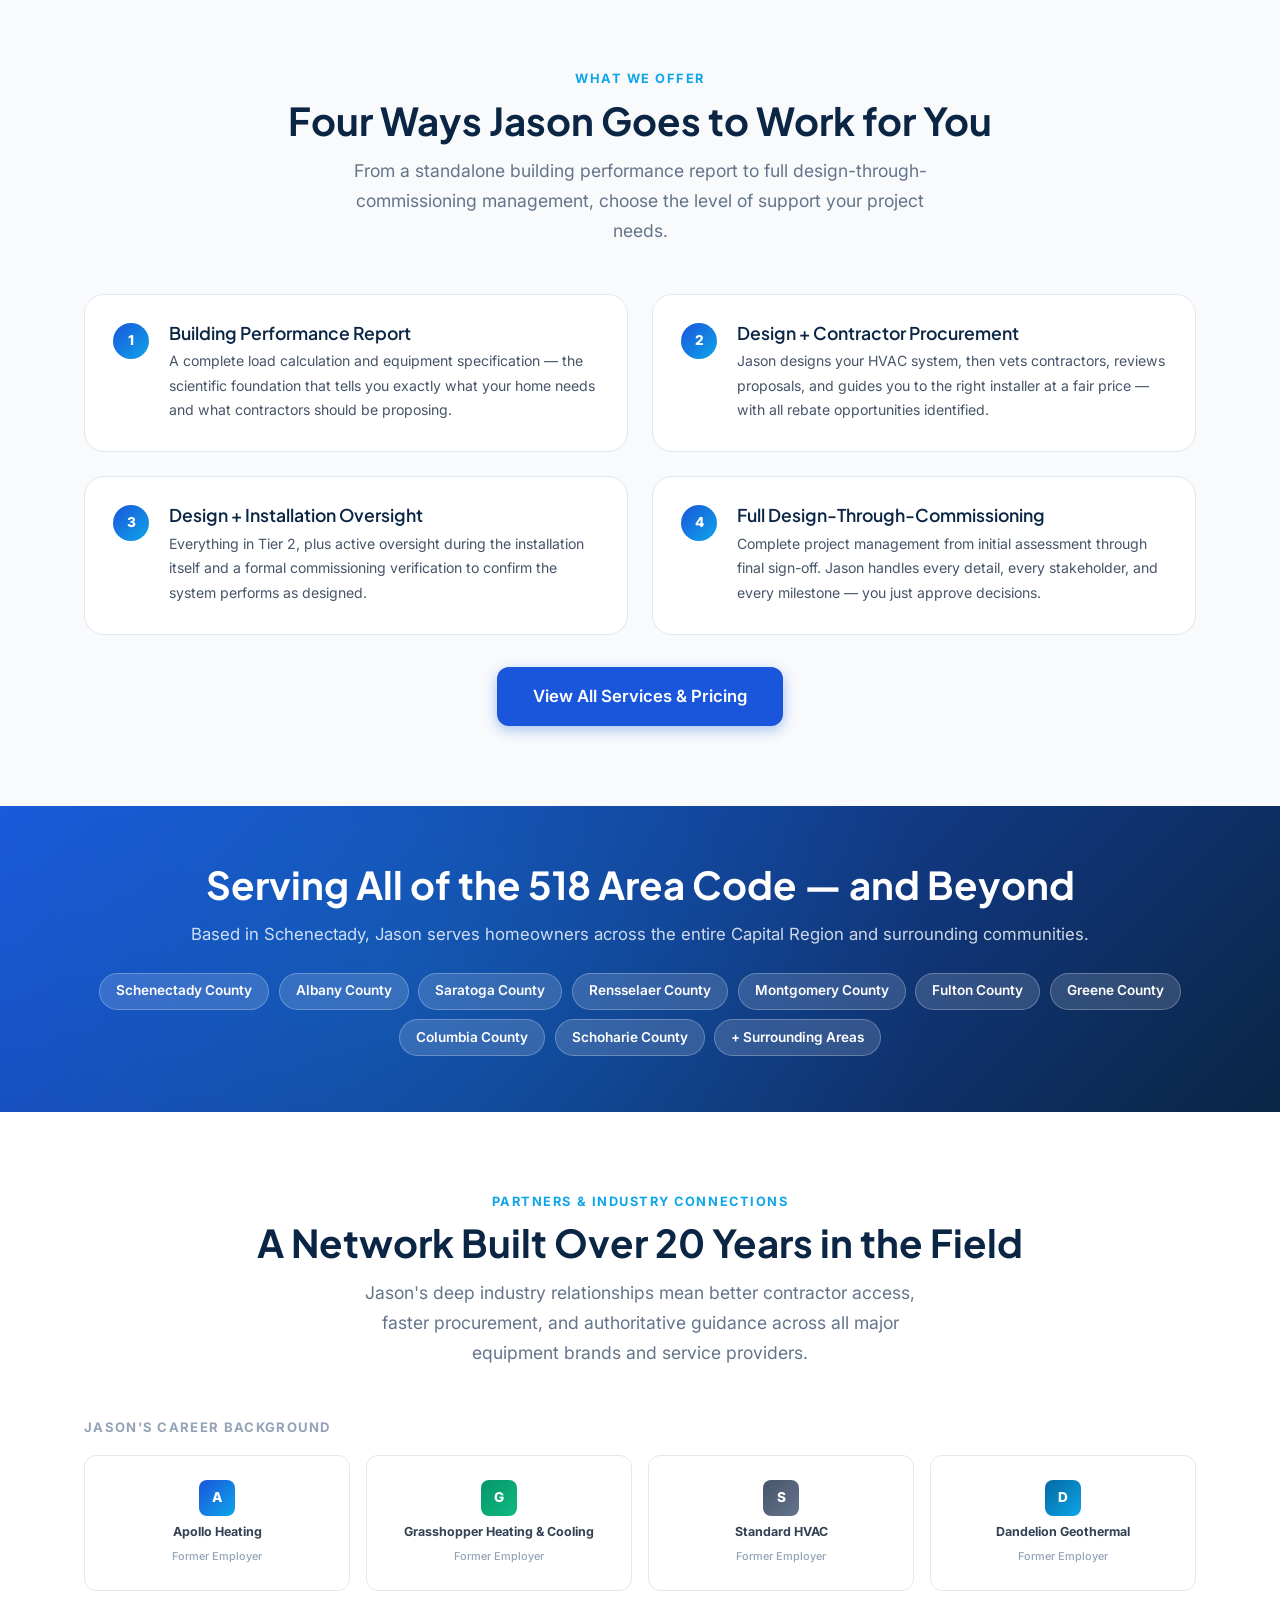
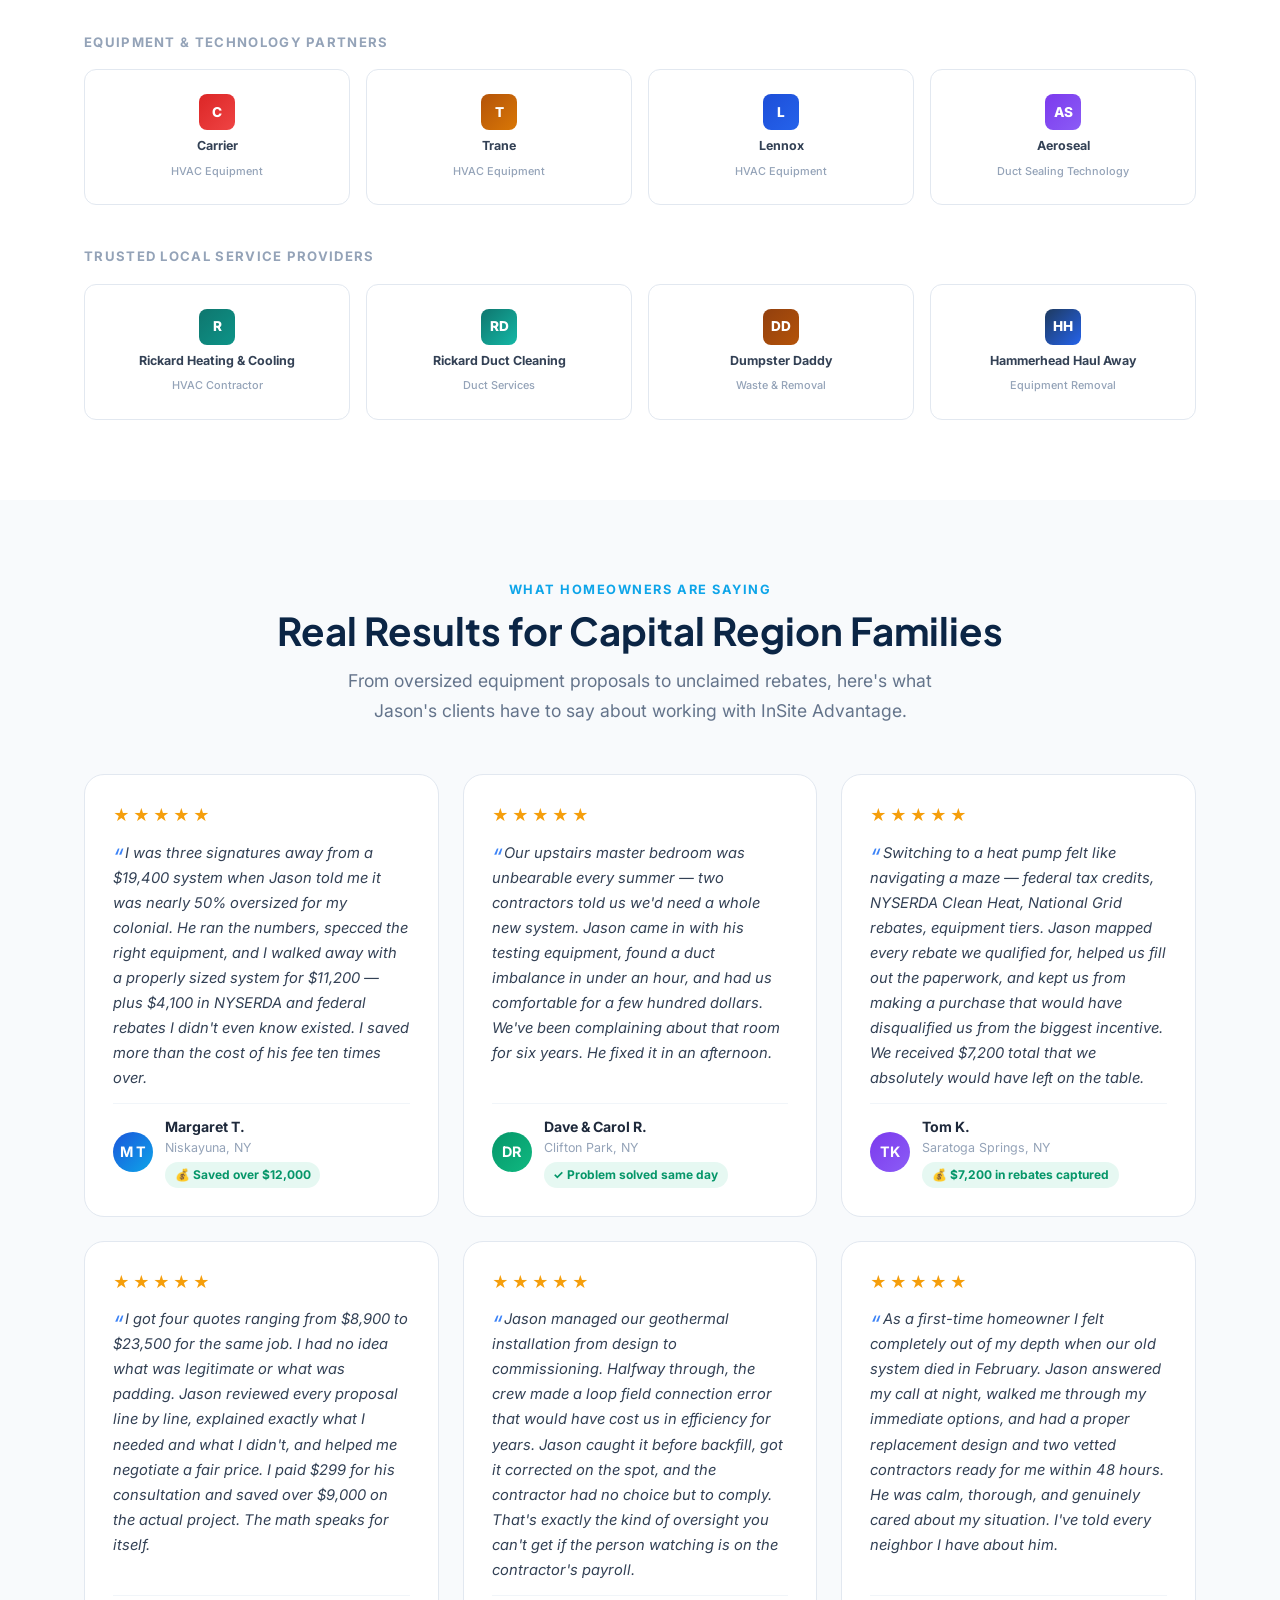
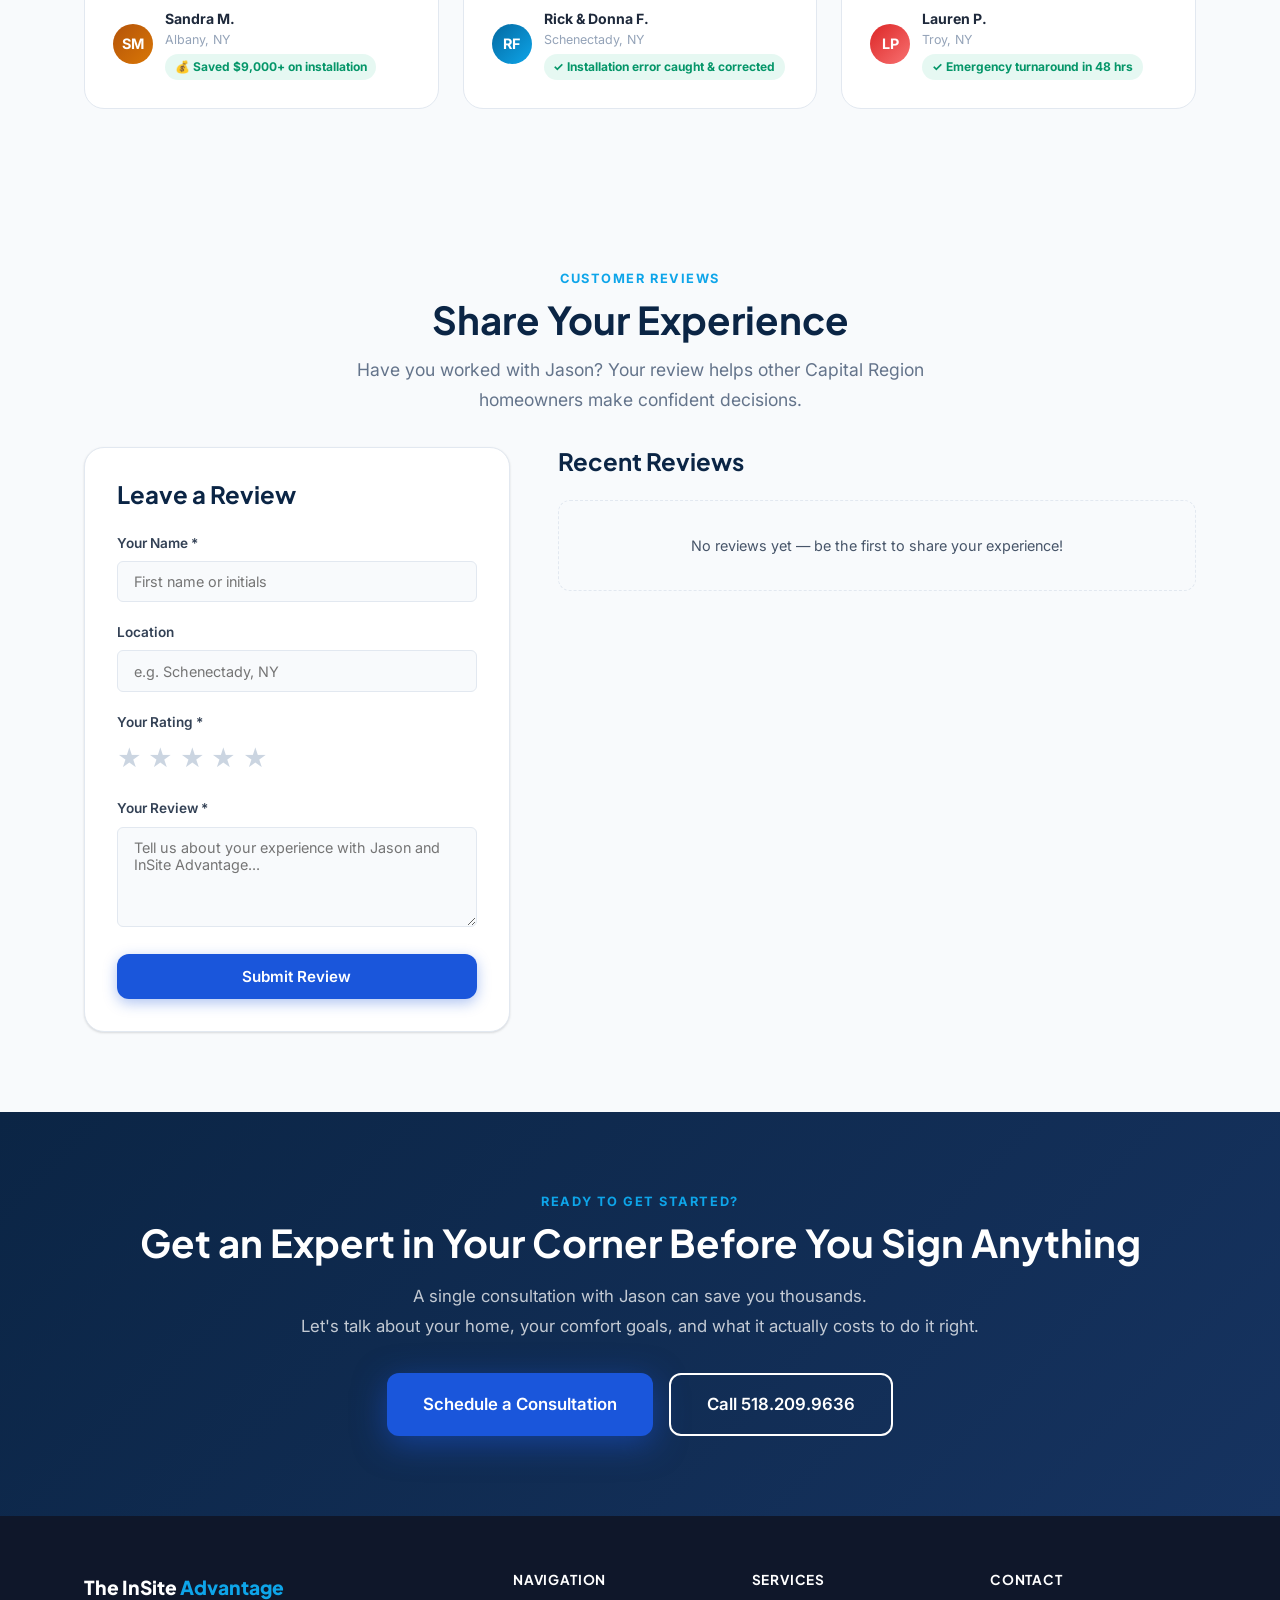
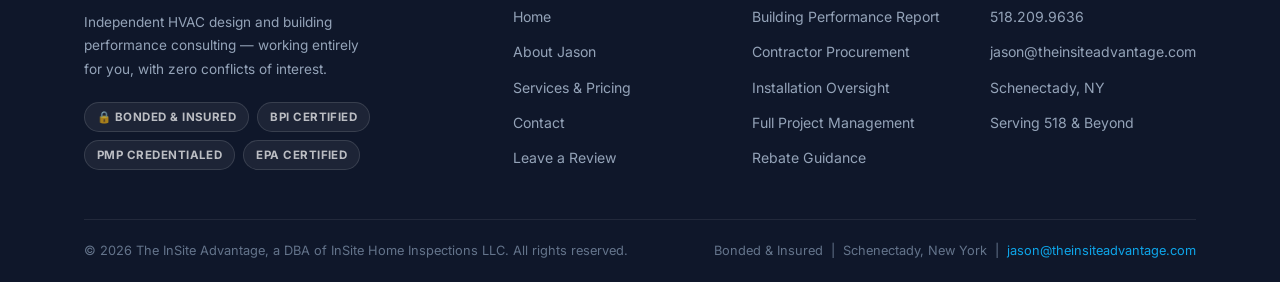
==== commit 15670fd2: "Break CTA paragraph between sentences" ====
--- a/index.html
+++ b/index.html
@@ -629,7 +629,7 @@
   <div class="container">
     <span class="section-label" style="color:var(--teal);">Ready to Get Started?</span>
     <h2>Get an Expert in Your Corner Before You Sign Anything</h2>
-    <p>A single consultation with Jason can save you thousands. Let's talk about your home, your comfort goals, and what it actually costs to do it right.</p>
+    <p>A single consultation with Jason can save you thousands.<br>Let's talk about your home, your comfort goals, and what it actually costs to do it right.</p>
     <div style="display:flex;gap:1rem;justify-content:center;flex-wrap:wrap;">
       <a href="contact.html" class="btn btn-primary btn-lg">Schedule a Consultation</a>
       <a href="tel:5182099636" class="btn btn-outline btn-lg">Call 518.209.9636</a>
--- a/css/style.css
+++ b/css/style.css
@@ -515,18 +515,24 @@
   display: flex;
   align-items: center;
   justify-content: center;
-  gap: 2.5rem;
-  flex-wrap: wrap;
-}
+  gap: 1.5rem;
+  flex-wrap: nowrap;
+  overflow-x: auto;
+  scrollbar-width: none;
+  white-space: nowrap;
+  padding: 0 1rem;
+}
+.trust-bar__inner::-webkit-scrollbar { display: none; }
 .trust-item {
-  display: flex;
-  align-items: center;
-  gap: .6rem;
+  display: inline-flex;
+  align-items: center;
+  gap: .45rem;
   color: rgba(255,255,255,.8);
-  font-size: .85rem;
+  font-size: .78rem;
   font-weight: 500;
-}
-.trust-item svg { width: 16px; height: 16px; stroke: var(--teal); flex-shrink: 0; }
+  flex-shrink: 0;
+}
+.trust-item svg { width: 14px; height: 14px; stroke: var(--teal); flex-shrink: 0; }
 .trust-divider {
   width: 1px;
   height: 20px;
@@ -1441,7 +1447,7 @@
   .footer__grid { grid-template-columns: 1fr; gap: 2rem; }
   .form-row { grid-template-columns: 1fr; }
   .family-members { grid-template-columns: 1fr; }
-  .trust-bar__inner { gap: 1rem; }
+  .trust-bar__inner { gap: 1.25rem; justify-content: flex-start; }
   .trust-stats-row { grid-template-columns: 1fr; }
   .trust-reasons { grid-template-columns: 1fr; }
   .trust-position__inner { flex-direction: column; gap: 1.25rem; }
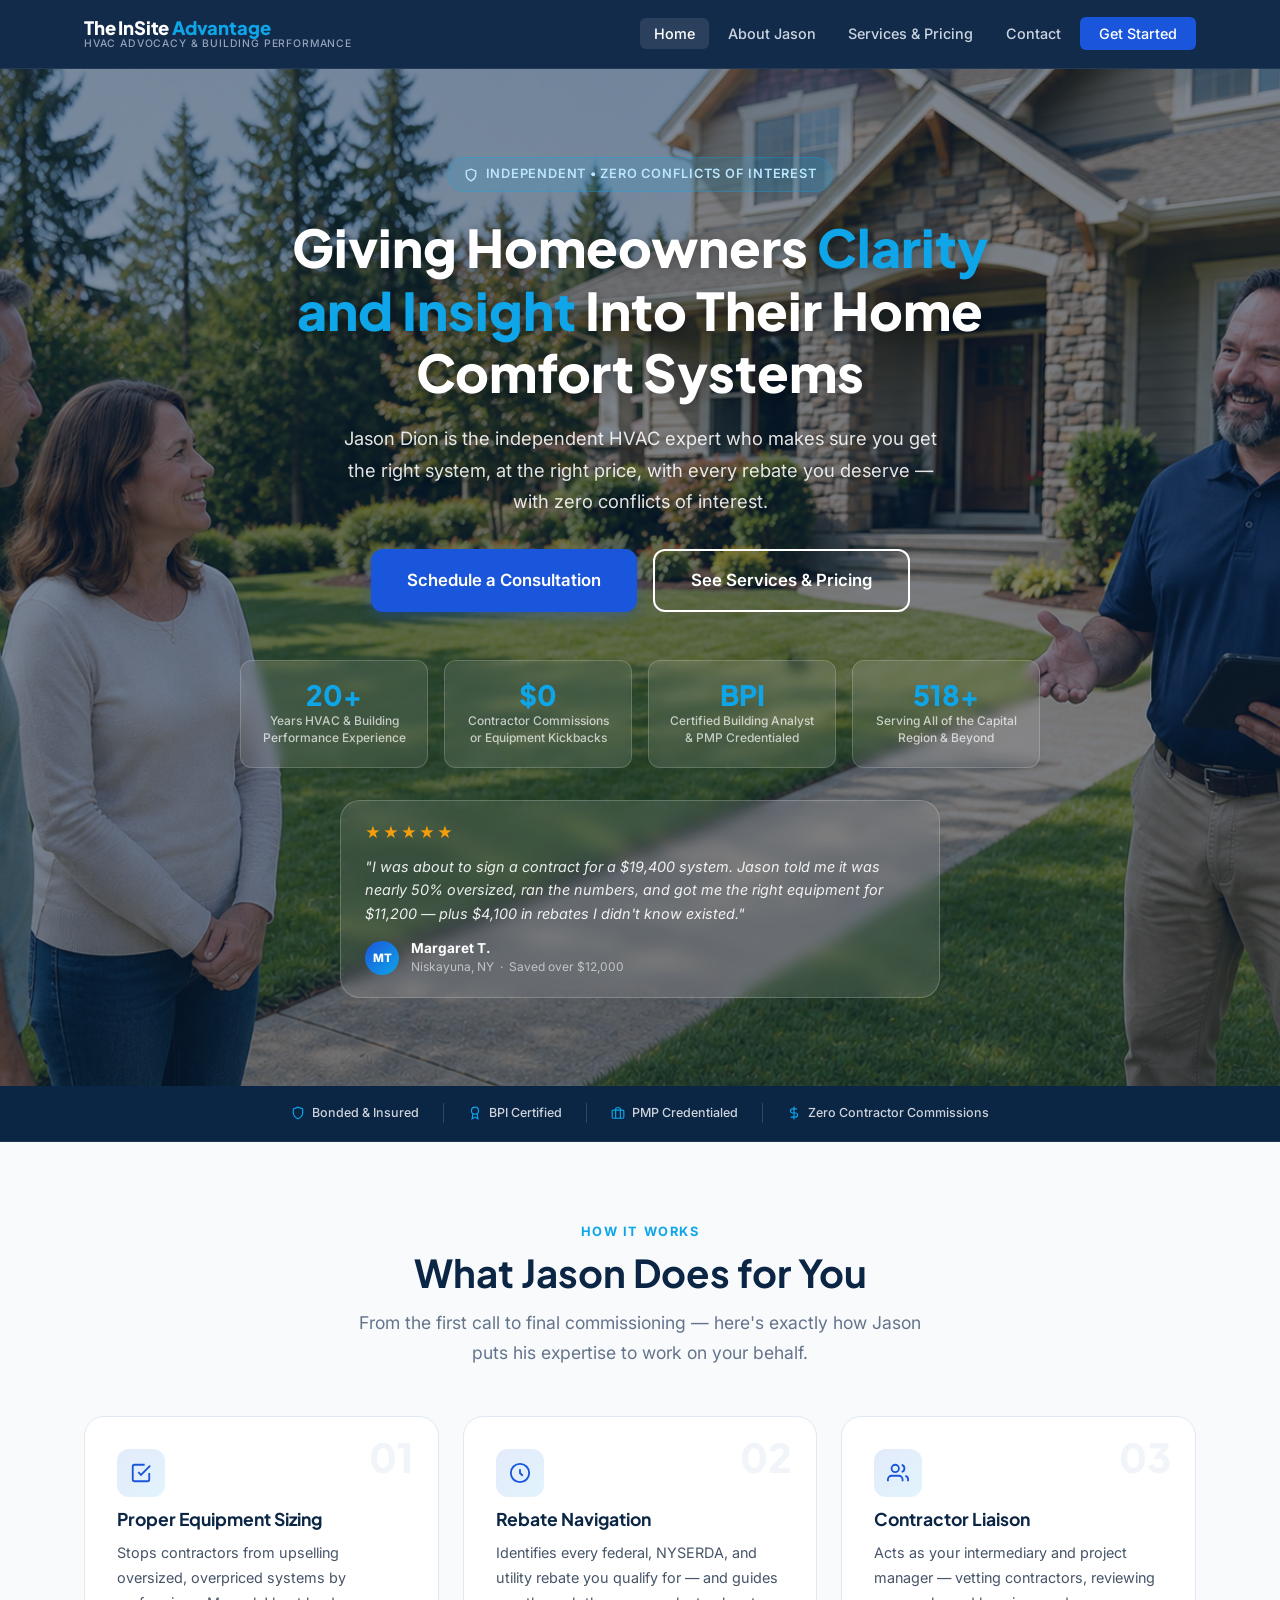
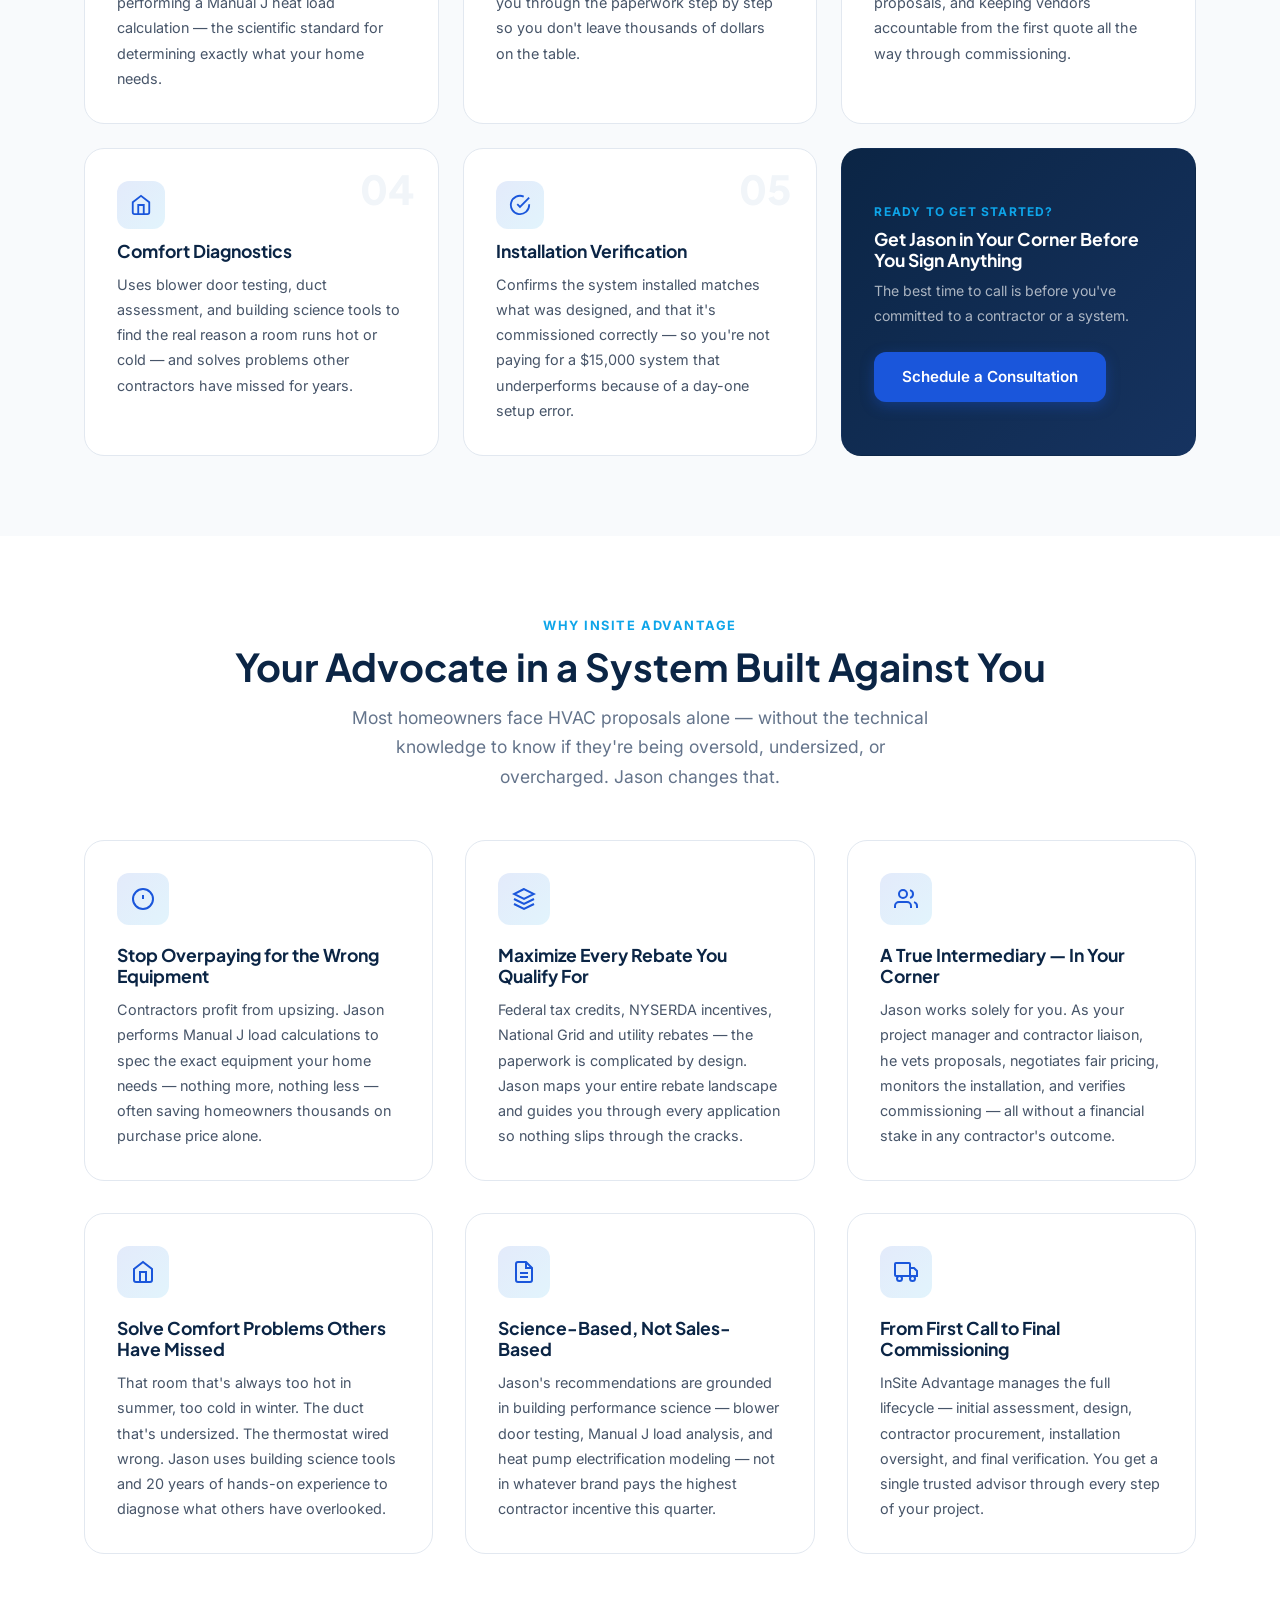
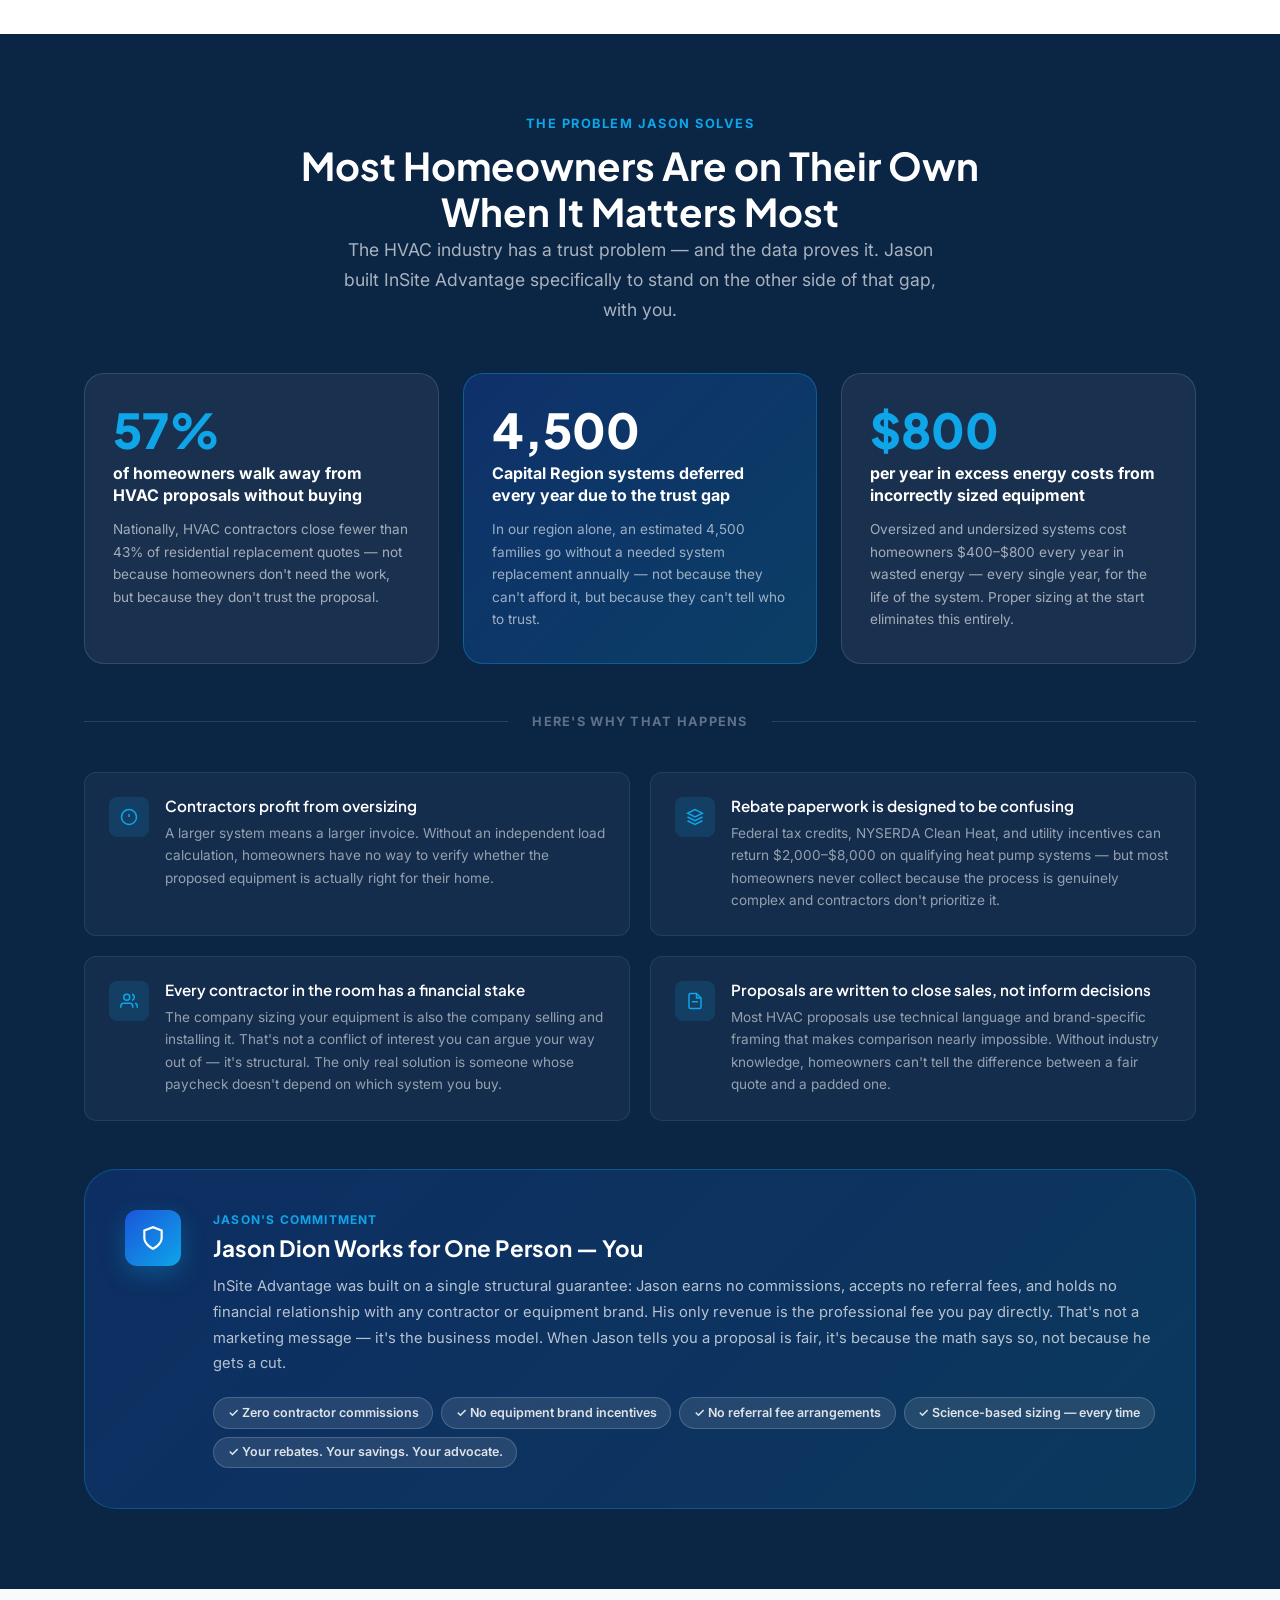
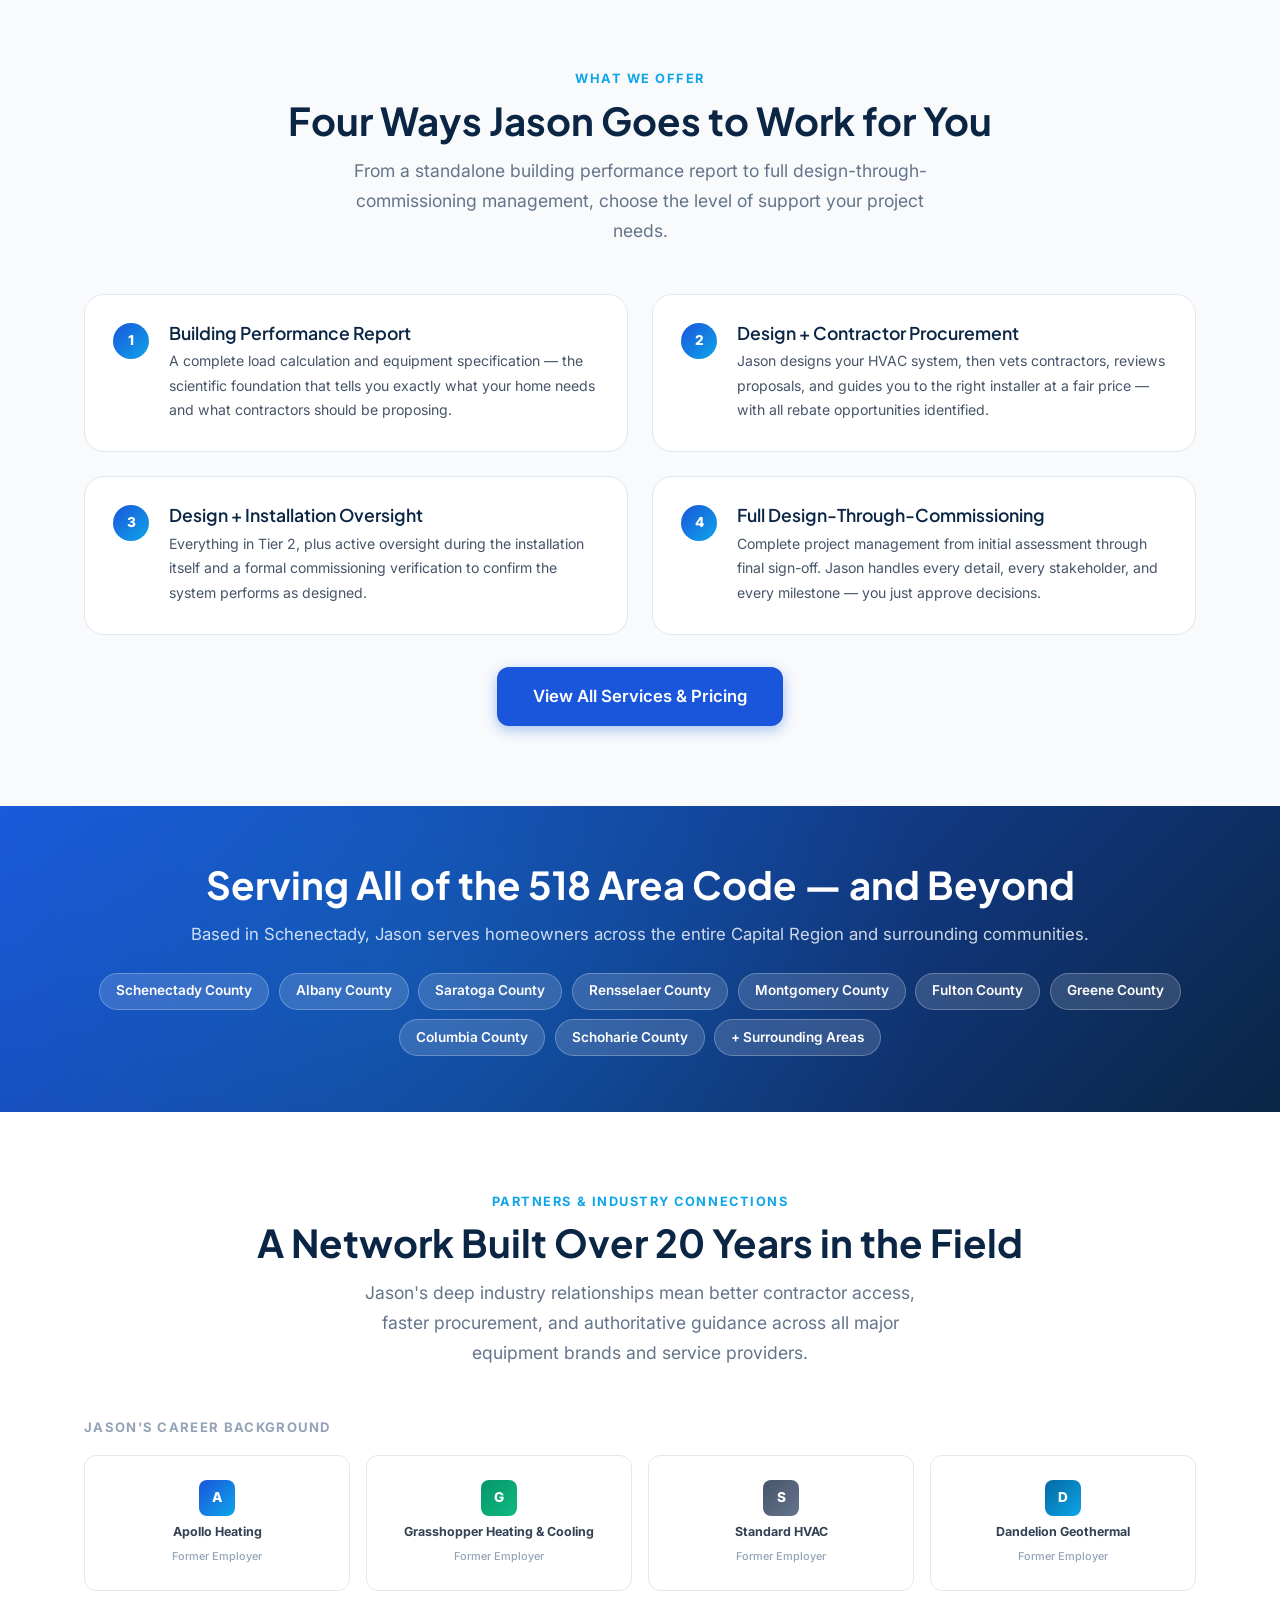
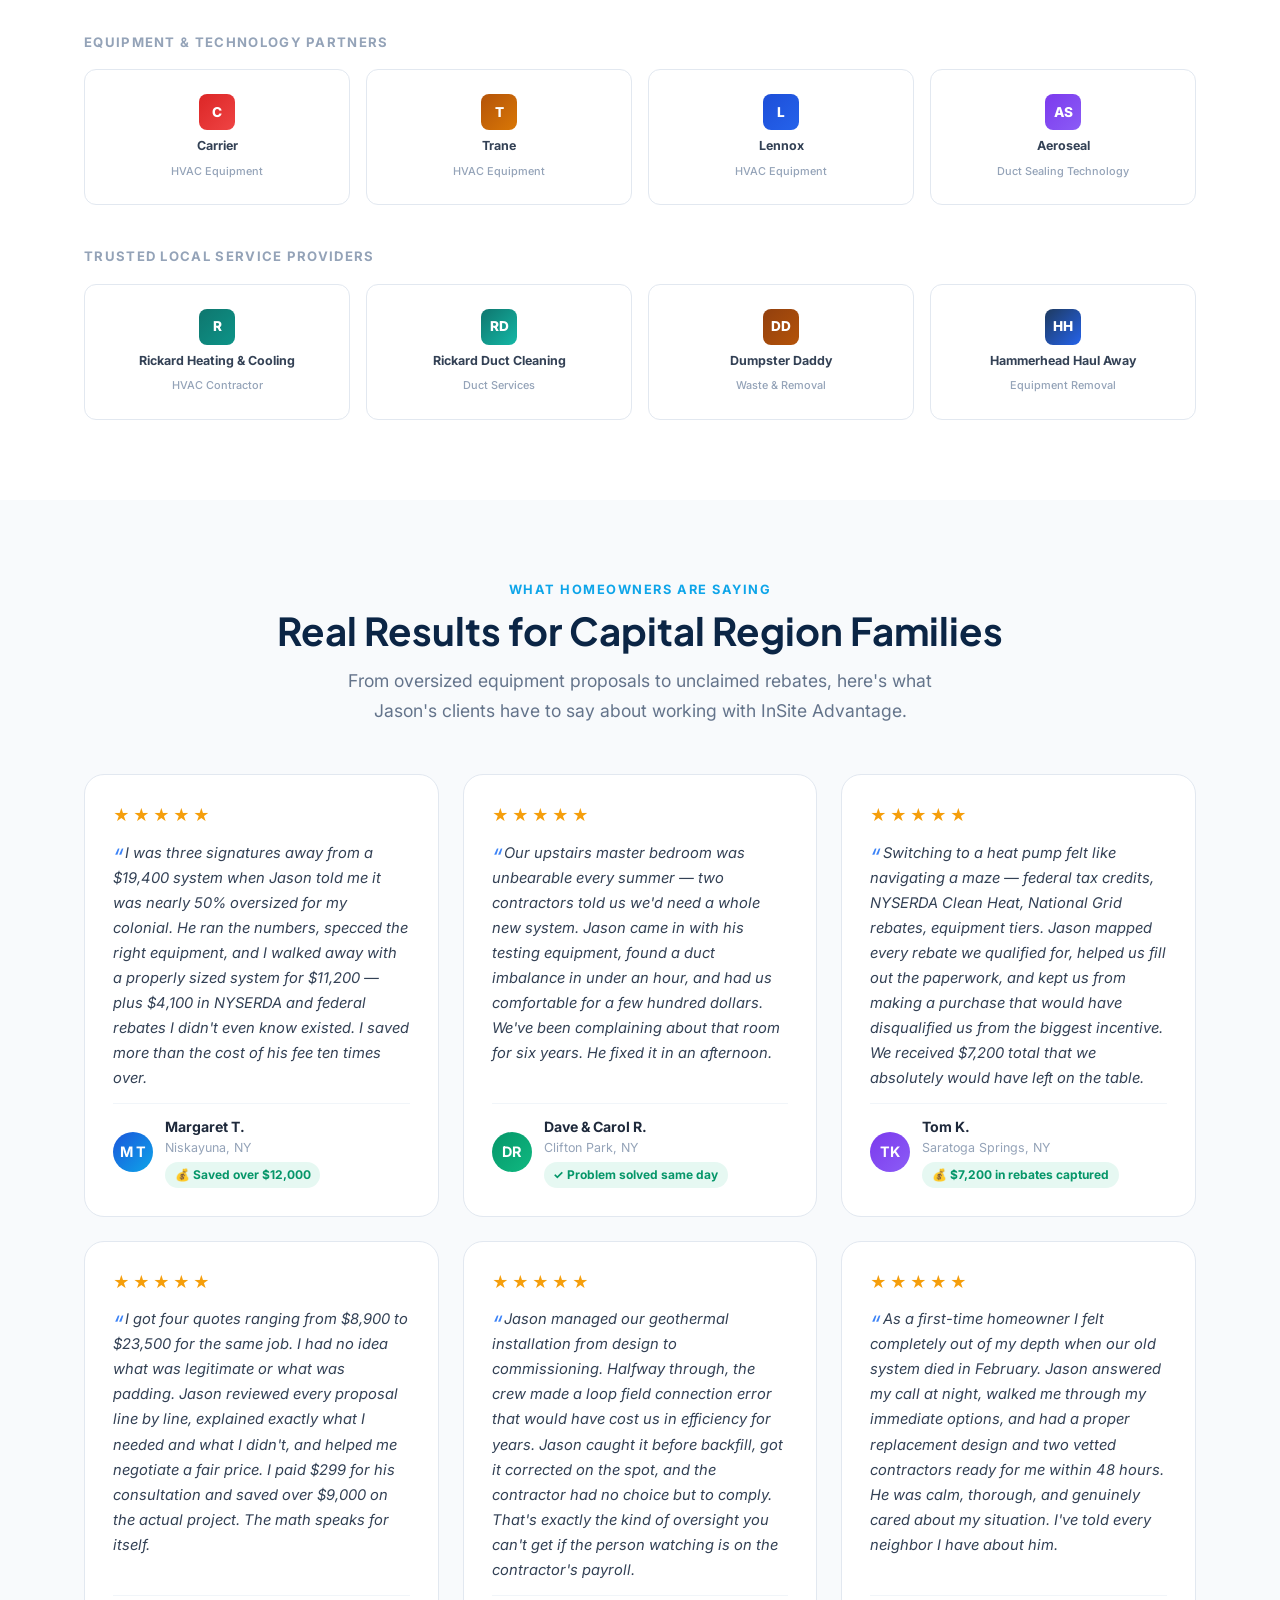
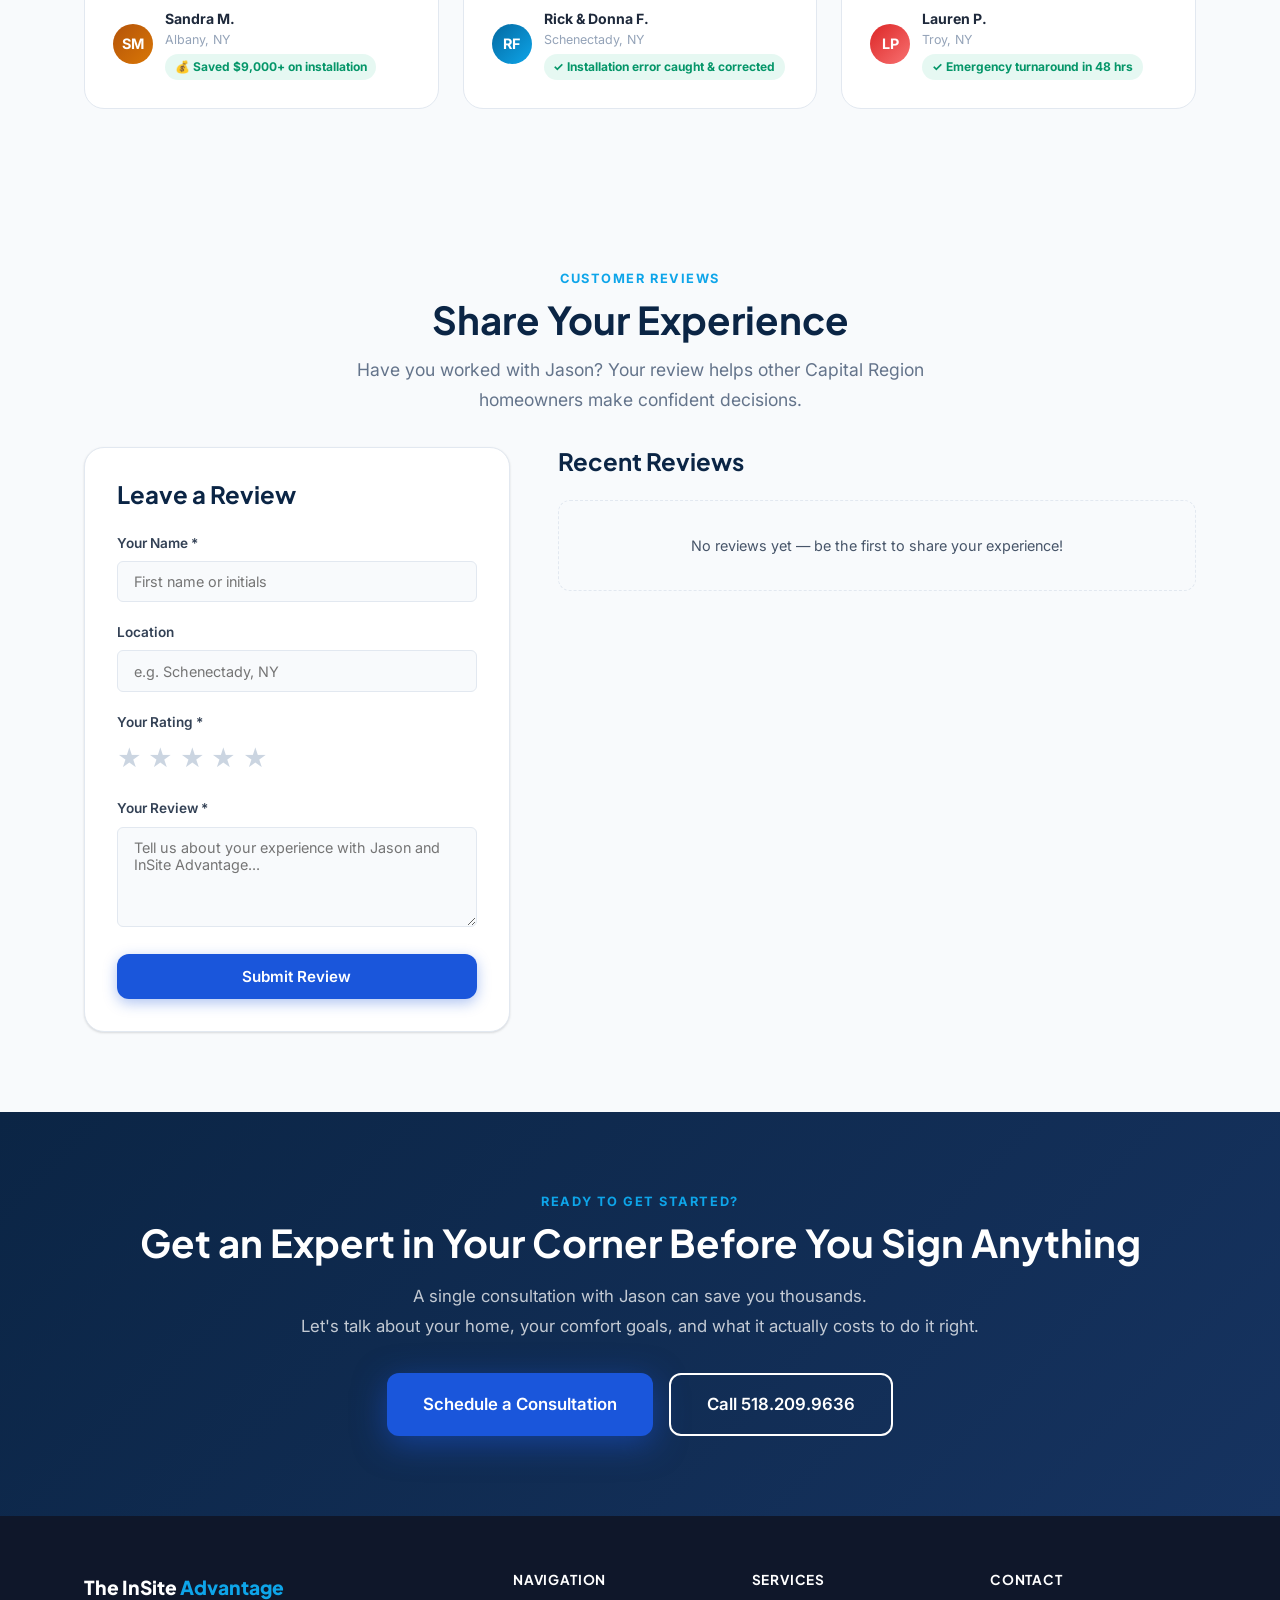
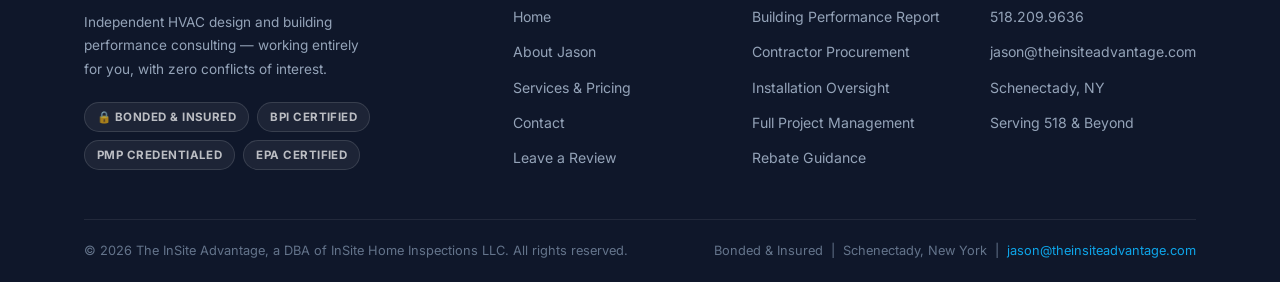
==== commit 775eb9e1: "Remove phone and service area from trust bar ribbon" ====
--- a/index.html
+++ b/index.html
@@ -104,16 +104,6 @@
       <div class="trust-item">
         <svg viewBox="0 0 24 24" fill="none" stroke-width="2"><rect x="2" y="7" width="20" height="14" rx="2"/><path d="M16 21V5a2 2 0 00-2-2h-4a2 2 0 00-2 2v16"/></svg>
         PMP Credentialed
-      </div>
-      <div class="trust-divider"></div>
-      <div class="trust-item">
-        <svg viewBox="0 0 24 24" fill="none" stroke-width="2"><path d="M22 16.92v3a2 2 0 01-2.18 2 19.79 19.79 0 01-8.63-3.07A19.5 19.5 0 013.07 9.8a19.79 19.79 0 01-3.07-8.67A2 2 0 012 1h3a2 2 0 012 1.72c.127.96.361 1.903.7 2.81a2 2 0 01-.45 2.11L6.09 8.91a16 16 0 006 6l1.27-1.27a2 2 0 012.11-.45c.907.339 1.85.573 2.81.7A2 2 0 0122 16.92z"/></svg>
-        518.209.9636
-      </div>
-      <div class="trust-divider"></div>
-      <div class="trust-item">
-        <svg viewBox="0 0 24 24" fill="none" stroke-width="2"><path d="M21 10c0 7-9 13-9 13s-9-6-9-13a9 9 0 0118 0z"/><circle cx="12" cy="10" r="3"/></svg>
-        Schenectady, NY — 518 Area &amp; Beyond
       </div>
       <div class="trust-divider"></div>
       <div class="trust-item">
